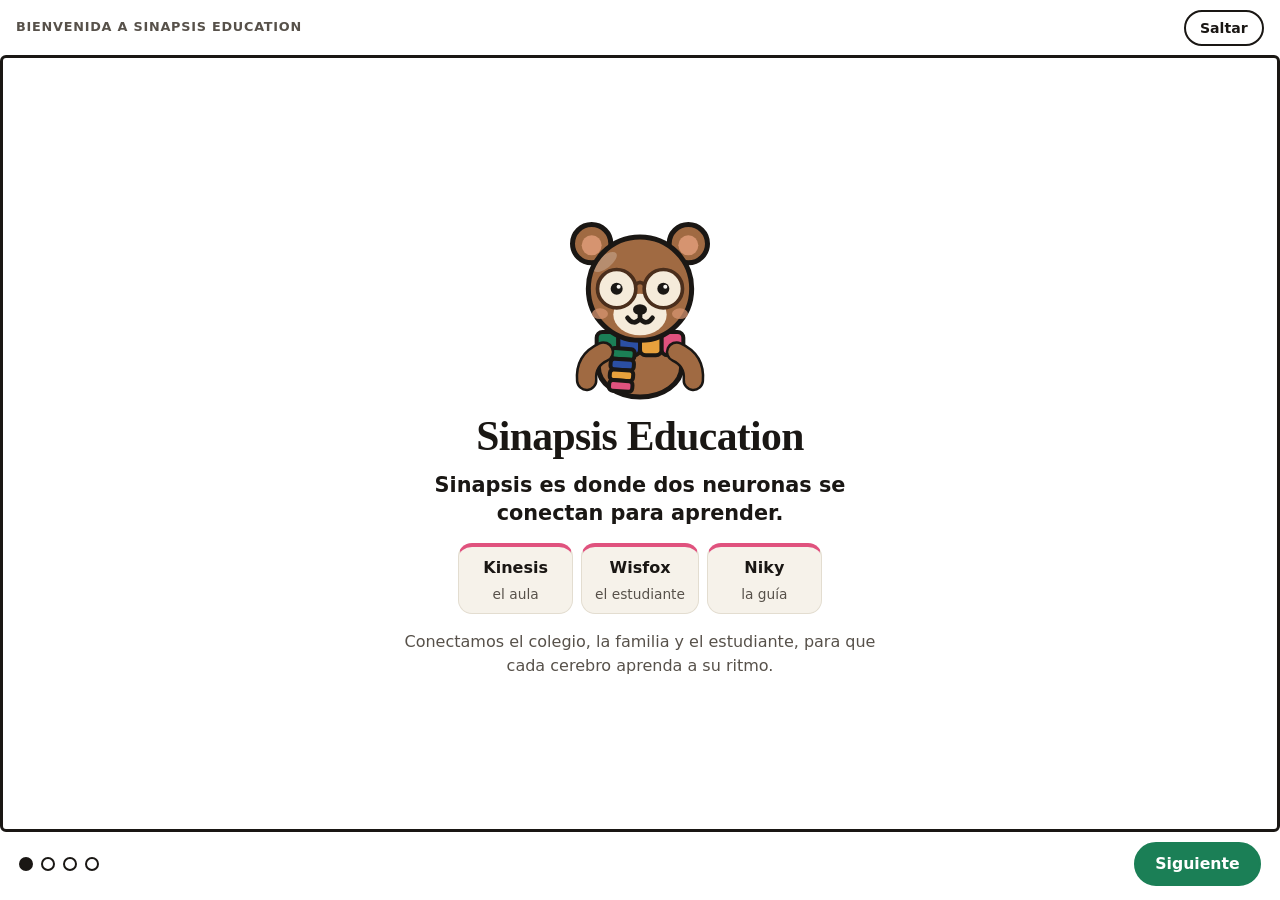
==== index.html @ 91a7fec1 "Bienvenida de la primera vez: carrusel de cuatro pantallas con Sinapso, Kinesis, Wisfox y Niky" ====
<!doctype html>
<html lang="es">
<head>
<meta charset="utf-8">
<meta name="viewport" content="width=device-width, initial-scale=1, viewport-fit=cover">
<title>Sinapsis Education</title>
<meta name="description" content="Sinapsis Education es una plataforma de educación inclusiva: el docente planea, orientación valida, la familia ve y cada estudiante aprende a su medida. Tejemos caminos para aprender.">
<meta property="og:title" content="Sinapsis Education. Tejemos caminos para aprender.">
<meta property="og:description" content="Plataforma de educación inclusiva con tecnología.">
<meta property="og:type" content="website">
<meta name="theme-color" content="#FAF7F2">
<meta http-equiv="Content-Security-Policy" content="default-src 'self'; script-src 'self'; style-src 'self' 'unsafe-inline'; img-src 'self' data: blob:; media-src 'self' blob:; font-src 'self'; connect-src 'self' https://profenapaipa.github.io/Kinesis/ https://profenapaipa.github.io/wisfox/; worker-src 'self'; manifest-src 'self'; frame-src https://profenapaipa.github.io/Kinesis/ https://profenapaipa.github.io/wisfox/; object-src 'none'; base-uri 'none'; form-action 'none'">
<meta name="referrer" content="no-referrer">
<link rel="icon" type="image/svg+xml" href="assets/favicon.svg?v=4">
<link rel="manifest" href="manifest.webmanifest">
<link rel="preload" href="fonts/nunito-400.woff2" as="font" type="font/woff2" crossorigin>
<link rel="preload" href="fonts/nunito-800.woff2" as="font" type="font/woff2" crossorigin>
<script src="js/red-de-seguridad.js"></script>
<script src="js/tema.js"></script>
<link rel="stylesheet" href="css/fuentes.css">
<link rel="stylesheet" href="css/tokens.css">
<link rel="stylesheet" href="css/base.css">
<link rel="stylesheet" href="css/layout.css">
<link rel="stylesheet" href="css/vistas.css">
<link rel="stylesheet" href="css/navegacion.css">
<link rel="stylesheet" href="css/animacion.css">
<link rel="stylesheet" href="css/simbolos.css">
<link rel="stylesheet" href="css/mascotas.css">
<link rel="stylesheet" href="css/entrada.css">
<link rel="stylesheet" href="css/niky.css">
<link rel="stylesheet" href="css/carrusel.css">
<link rel="stylesheet" href="css/estilo.css">
<link rel="stylesheet" href="css/portales-vivos.css">
<link rel="stylesheet" href="css/planes.css">
<link rel="stylesheet" href="css/presentacion.css">
<link rel="stylesheet" href="css/calmado.css">
<link rel="stylesheet" href="css/estilo-hilo.css">
<link rel="stylesheet" href="css/estilo-piezas.css">
<link rel="stylesheet" href="css/estilo-taller.css">
<link rel="stylesheet" href="css/movil.css">
</head>
<body>
<a class="saltar" href="#app">Saltar al contenido</a>

<!-- Una sola navegación: el riel (a la izquierda en pantallas grandes, abajo en el celular). Lo arma js/barra.js según el rol:
     sin rol, lo mínimo (inicio y elegir rol); con rol, solo lo suyo (su portal y Mi espacio). Niky y «Más» van siempre. -->
<nav class="riel" id="riel" aria-label="Principal">
  <a class="riel-logo" href="#/" data-ruta="inicio" aria-label="Sinapsis Education, inicio" id="riel-logo"></a>
  <div class="riel-items" id="riel-items"></div>
  <div class="riel-abajo" id="riel-abajo"></div>
</nav>

<div class="cuerpo">
  <header class="franja">
    <a class="franja-logo" id="franja-logo" href="#/" aria-label="Sinapsis Education, inicio"></a>
    <p class="franja-aviso">Versión de demostración: los datos son de ejemplo y lo que creas se guarda solo en este dispositivo.</p>
    <div class="franja-rol">
      <button class="btn btn--chico btn--suave rol-actual" id="rol-actual" type="button" aria-haspopup="true" aria-expanded="false" aria-controls="menu-rol">Elegir mi rol</button>
      <div class="menu-rol" id="menu-rol" hidden></div>
    </div>
  </header>

  <main id="app" tabindex="-1">
    <noscript><div class="contenedor"><p class="aviso">Esta plataforma necesita JavaScript para funcionar. No envía datos a ningún sitio.</p></div></noscript>
  </main>

  <footer class="pie">
    <span id="logo-pie"></span>
    <div>
      <p><strong>Sinapsis Education</strong> · Tejemos caminos para aprender.</p>
      <p>Semillero Maker de Tecnología con Sentido.</p>
    </div>
  </footer>
</div>

<!-- El único menú «Más»: las páginas secundarias (las rutas siguen siendo las mismas) y lo de uso ocasional (participar, modo presentación,
     apariencia). Las páginas las pinta js/barra.js; lo demás está aquí para que js/presentacion.js encuentre su sitio al cargar. -->
<div class="menu-mas" id="menu-mas" hidden role="group" aria-label="Más">
  <ul class="menu-mas__paginas" id="mas-paginas"></ul>
  <div class="menu-mas__herramientas franja-acciones" id="mas-herramientas">
    <button class="btn btn--chico btn--suave" id="btn-apariencia" type="button" aria-expanded="false" aria-controls="menu-apariencia">Apariencia</button>
    <div class="menu-apariencia" id="menu-apariencia" hidden></div>
  </div>
</div>

<aside class="panel-ia" id="slot-ia" hidden></aside>

<script src="js/ui.js"></script>
<script src="js/mensajes.js"></script>
<script src="js/movimiento.js"></script>
<script src="js/simbolos.js"></script>
<script src="js/mascotas.js"></script>
<script src="js/narrativa.js"></script>
<script src="js/tejido.js"></script>
<script src="js/config.js"></script>
<script src="js/datos.js"></script>
<script src="js/contenido-ingles.js"></script>
<script src="js/store.js"></script>
<script src="js/archivos.js"></script>
<script src="js/guias.js"></script>
<script src="js/roles.js"></script>
<script src="js/plan.js"></script>
<script src="js/dialogos.js"></script>
<script src="js/biblioteca.js"></script>
<script src="js/conexion.js"></script>
<script src="js/vivos.js"></script>
<script src="js/barra.js"></script>
<script src="js/casos.js"></script>
<script src="js/entrada.js"></script>
<script src="js/carrusel.js"></script>
<script src="js/presentacion.js"></script>
<script src="js/ia-config.js"></script>
<script src="js/ia.js"></script>
<script src="js/niky.js"></script>
<script src="js/router.js"></script>
<script src="js/vistas/comun.js"></script>
<script src="js/vistas/inicio.js"></script>
<script src="js/vistas/espacio.js"></script>
<script src="js/vistas/portales.js"></script>
<script src="js/vistas/mapa.js"></script>
<script src="js/vistas/valeria.js"></script>
<script src="js/vistas/recorrido.js"></script>
<script src="js/vistas/construccion.js"></script>
<script src="js/vistas/estado.js"></script>
<script src="js/vistas/piloto.js"></script>
<script src="js/vistas/glosario.js"></script>
<script src="js/vistas/creditos.js"></script>
<script src="js/vistas/planes.js"></script>
<script src="js/vistas/identidad.js"></script>
<script src="js/main.js"></script>
</body>
</html>
---- css/tokens.css ----
/* tokens.css: la identidad de Mosaico Telar, en un solo lugar.

   Principio: BLANCO Y NEGRO PRIMERO, COLOR DONDE HAGA FALTA.
   La estructura, el logo, los íconos y casi todo el texto son tinta sobre papel. El color aparece
   solo para dos cosas: acción (el color principal) e identificación de cada hilo.

   El color principal es el VERDE BOSQUE, y se eligió por continuidad: es el color de marca de
   Kinesis (#1B7F56) y está en la misma familia que el verde de Wisfox (#3D9960 y #2E7D4F). Los dos
   proyectos ya eran verdes, así que la plataforma no les cambia el tono: lo comparte.

   Los dos colores secundarios también salen de las aplicaciones:
   - Ámbar #E8A13C: el acento de Wisfox (y el zorro) y los avisos de Kinesis. Nunca rojo: un PIAR no es un error.
   - Azul tinta #2B4FA3: el "Océano" que Kinesis ofrece en su menú de apariencia (#1D6FB8), llevado un
     paso más oscuro. Identifica a Niky. El océano original se confundía con el verde en tritanopía
     (ΔE 3,5); este pasa (ΔE 8,7) y da 7,6:1 de contraste con blanco.

   Se validaron juntos con la herramienta de paletas (docs/PALETA.md, herramientas/paleta.py):
   separación para daltonismo, contraste del texto y luminosidad. Un terracota, que parecía más cálido,
   se descartó porque con este verde es indistinguible para protanopía (ΔE 1). */

:root {
  /* Monocromo */
  --tinta: #1A1714;
  --tinta-suave: #57514A;
  --papel: #FFFFFF;
  --lino: #F6F2EA;
  --hundido: #EFE9DD;
  --linea: #E3DDD0;
  --linea-fuerte: #1A1714;

  /* Color principal: verde bosque */
  --verde: #1B7F56;
  --verde-texto: #166A47;   /* el mismo verde, un paso más profundo, para texto sobre lino (5,9:1) */
  --verde-suave: #E3F1EA;
  --sobre-verde: #FFFFFF;

  /* Funcionales: solo para identificar un hilo o dar un aviso */
  --ambar: #E8A13C;  --ambar-texto: #7A4E0E;  --ambar-suave: #FBEFD8;
  --azul: #2B4FA3;  --azul-suave: #E6ECF8;
  --ok-texto: #1D4A35;  --ok-suave: #E3F1EA;

  --hilo-kinesis: var(--verde);
  --hilo-wisfox: var(--ambar);
  --hilo-valeria: var(--azul);
  --hilo-mosaico: #E0527E;   /* el cuarto hilo: la plataforma que une los tres portales */

  --riel-ancho: 84px;
  --riel-bg: #1A1714;  --riel-texto: #D8D2C6;  --riel-fuerte: #FFFFFF;
  --panel: #1A1714;  --sobre-panel: #F6F2EA;  --sobre-panel-suave: #CFC8BA;
  --foco: #1B7F56;

  --radio: 14px;  --radio-chico: 10px;
  --sombra: 0 1px 2px rgba(26, 23, 20, .06), 0 6px 20px rgba(26, 23, 20, .06);
  --fuente: "Nunito", system-ui, "Segoe UI", Roboto, sans-serif;
  --fuente-titulo: "Newsreader", Georgia, "Times New Roman", serif;

  /* El logo es monocromo por defecto; la versión a color se pide con la clase .logo--color */
  --logo-1: currentColor;  --logo-2: currentColor;  --logo-3: currentColor;
  --logo-fondo: #FFFFFF;

  /* Alias que usan los componentes: el acento de interfaz es siempre el verde */
  --e-vivo: var(--verde);  --e-fuerte: var(--verde);  --e-texto: var(--verde-texto);  --e-suave: var(--verde-suave);
  --sobre-fuerte: var(--sobre-verde);

  --trama-fondo: url("data:image/svg+xml,%3Csvg xmlns='http://www.w3.org/2000/svg' width='24' height='24'%3E%3Crect x='3' width='4' height='24' fill='%231A1714' fill-opacity='.07'/%3E%3Crect x='11' width='4' height='24' fill='%231A1714' fill-opacity='.07'/%3E%3Crect x='19' width='4' height='24' fill='%231A1714' fill-opacity='.07'/%3E%3Crect y='5' width='24' height='3' fill='%231A1714' fill-opacity='.05'/%3E%3Crect y='15' width='24' height='3' fill='%231A1714' fill-opacity='.05'/%3E%3C/svg%3E");
}

/* Un espacio solo cambia el color de su "hilo" (puntos, marcas, bordes finos), nunca el de la acción. */
[data-espacio="kinesis"] { --e-vivo: var(--hilo-kinesis); }
[data-espacio="wisfox"] { --e-vivo: var(--hilo-wisfox); }
[data-espacio="valeria"] { --e-vivo: var(--hilo-valeria); }
[data-espacio="mosaico"] { --e-vivo: var(--hilo-mosaico); }

/* Tema oscuro: tinta invertida. El verde, el ámbar y el océano suben de luminosidad para mantener contraste. */
@media (prefers-color-scheme: dark) {
  :root:not([data-tema="claro"]) {
    --tinta: #F4F0E8;  --tinta-suave: #BDB6A8;  --papel: #141210;  --lino: #1B1814;  --hundido: #221E19;  --linea: #3A342C;  --linea-fuerte: #F4F0E8;
    --verde: #5CC08A;  --verde-texto: #5CC08A;  --verde-suave: #173326;  --sobre-verde: #08140E;
    --ambar-texto: #F0BE6C;  --ambar-suave: #382B14;
    --azul: #6F8FE8;  --azul-suave: #1B2442;
    --ok-texto: #A8DCC1;  --ok-suave: #173326;
    --riel-bg: #0C0B09;  --panel: #0C0B09;
    --logo-fondo: #141210;
    --sombra: 0 1px 2px rgba(0, 0, 0, .4), 0 6px 20px rgba(0, 0, 0, .3);
    --trama-fondo: url("data:image/svg+xml,%3Csvg xmlns='http://www.w3.org/2000/svg' width='24' height='24'%3E%3Crect x='3' width='4' height='24' fill='%23F4F0E8' fill-opacity='.06'/%3E%3Crect x='11' width='4' height='24' fill='%23F4F0E8' fill-opacity='.06'/%3E%3Crect x='19' width='4' height='24' fill='%23F4F0E8' fill-opacity='.06'/%3E%3Crect y='5' width='24' height='3' fill='%23F4F0E8' fill-opacity='.04'/%3E%3Crect y='15' width='24' height='3' fill='%23F4F0E8' fill-opacity='.04'/%3E%3C/svg%3E");
  }
}
:root[data-tema="oscuro"] {
  --tinta: #F4F0E8;  --tinta-suave: #BDB6A8;  --papel: #141210;  --lino: #1B1814;  --hundido: #221E19;  --linea: #3A342C;  --linea-fuerte: #F4F0E8;
  --verde: #5CC08A;  --verde-texto: #5CC08A;  --verde-suave: #173326;  --sobre-verde: #08140E;
  --ambar-texto: #F0BE6C;  --ambar-suave: #382B14;
  --azul: #6F8FE8;  --azul-suave: #1B2442;
  --ok-texto: #A8DCC1;  --ok-suave: #173326;
  --riel-bg: #0C0B09;  --panel: #0C0B09;
  --logo-fondo: #141210;
  --sombra: 0 1px 2px rgba(0, 0, 0, .4), 0 6px 20px rgba(0, 0, 0, .3);
  --trama-fondo: url("data:image/svg+xml,%3Csvg xmlns='http://www.w3.org/2000/svg' width='24' height='24'%3E%3Crect x='3' width='4' height='24' fill='%23F4F0E8' fill-opacity='.06'/%3E%3Crect x='11' width='4' height='24' fill='%23F4F0E8' fill-opacity='.06'/%3E%3Crect x='19' width='4' height='24' fill='%23F4F0E8' fill-opacity='.06'/%3E%3Crect y='5' width='24' height='3' fill='%23F4F0E8' fill-opacity='.04'/%3E%3Crect y='15' width='24' height='3' fill='%23F4F0E8' fill-opacity='.04'/%3E%3C/svg%3E");
}

/* Texto grande: sube la base al 112,5 %. Todo está en rem. */
html[data-texto="grande"] { font-size: 112.5%; }

/* Logo a color: los tres hilos con los colores de los tres proyectos. */
.logo--color { --logo-1: var(--hilo-kinesis); --logo-2: var(--hilo-wisfox); --logo-3: var(--hilo-valeria); }
---- css/base.css ----
/* base.css: reinicio y componentes comunes.
   Todo es tinta sobre papel; el verde aparece solo en la acción (botón principal, enlace, estado
   activo). Títulos en Newsreader (editorial), interfaz en Nunito (la voz de los dos proyectos). */

* { box-sizing: border-box; }
html { scroll-behavior: smooth; }
body {
  margin: 0;
  font: 400 1rem/1.6 var(--fuente);
  color: var(--tinta);
  background: var(--papel);
  -webkit-text-size-adjust: 100%;
}
img, svg { max-width: 100%; }
h1, h2, h3 { line-height: 1.12; margin: 0 0 .5rem; }
h1, h2 { font-family: var(--fuente-titulo); font-weight: 700; letter-spacing: -.015em; }
h3 { font-family: var(--fuente); font-weight: 800; font-size: 1.1rem; }
/* Un h2 con el aspecto de un h3: para que la jerarquía de encabezados no salte de h1 a h3 (QA-23) sin cambiar cómo se ve. */
.titulo-chico { font-family: var(--fuente); font-weight: 800; font-size: 1.1rem; letter-spacing: normal; }
h1 { font-size: clamp(2.1rem, 5vw, 3.1rem); }
h2 { font-size: clamp(1.6rem, 3.4vw, 2.2rem); }
p { margin: 0 0 .85rem; }
a { color: var(--verde-texto); text-underline-offset: 3px; }
a:hover { text-decoration-thickness: 2px; }
:focus-visible { outline: 3px solid var(--foco); outline-offset: 2px; border-radius: 6px; }
[hidden] { display: none !important; }
.solo-lectores { position: absolute; width: 1px; height: 1px; overflow: hidden; clip: rect(0 0 0 0); white-space: nowrap; }
.saltar { position: absolute; left: 1rem; top: -4rem; z-index: 100; background: var(--tinta); color: var(--papel); padding: .6rem 1rem; border-radius: var(--radio-chico); font-weight: 800; }
.saltar:focus { top: .75rem; }
.suave { color: var(--tinta-suave); }

/* Botones: principal en verde, secundario en contorno de tinta */
.btn {
  display: inline-flex; align-items: center; justify-content: center; gap: .5rem;
  min-height: 44px; padding: .55rem 1.2rem;
  font: 800 .98rem var(--fuente); text-decoration: none; cursor: pointer;
  color: var(--sobre-verde); background: var(--verde);
  border: 2px solid var(--verde); border-radius: 999px;
}
.btn:hover { filter: brightness(1.08); }
.btn[disabled], .btn[aria-disabled="true"] { opacity: .5; cursor: not-allowed; filter: none; }
.btn--suave { background: transparent; color: var(--tinta); border-color: var(--tinta); }
.btn--suave:hover { background: var(--tinta); color: var(--papel); filter: none; }
.btn--chico { min-height: 36px; padding: .3rem .9rem; font-size: .88rem; }
.acciones { display: flex; flex-wrap: wrap; gap: .6rem; margin-top: 1rem; }

/* Tarjetas: blanco, filete fino, esquinas moderadas, casi sin sombra */
.tarjeta { background: var(--papel); border: 1px solid var(--linea); border-radius: var(--radio); padding: 1.3rem 1.4rem; box-shadow: var(--sombra); }
.tarjeta--borde { border-top: 4px solid var(--e-vivo); }
.rejilla { display: grid; gap: 1rem; }
.rejilla--2 { grid-template-columns: repeat(2, 1fr); }
.rejilla--3 { grid-template-columns: repeat(3, 1fr); }
.rejilla--4 { grid-template-columns: repeat(4, 1fr); }
.rejilla--5 { grid-template-columns: repeat(5, 1fr); }
.rejilla--aside { grid-template-columns: minmax(0, 320px) minmax(0, 1fr); align-items: start; }
.rejilla--chat { grid-template-columns: minmax(0, 1fr) minmax(0, 340px); align-items: start; }

/* Sellos: el color nunca va solo, siempre llevan texto */
.sello { display: inline-block; padding: .08rem .65rem; border-radius: 999px; font: 800 .78rem var(--fuente); border: 1px solid transparent; }
.sello--ok { background: var(--ok-suave); color: var(--ok-texto); }
.sello--aviso { background: var(--ambar-suave); color: var(--ambar-texto); }
.sello--e { background: var(--hundido); color: var(--tinta); }
.etiqueta { font: 800 .76rem var(--fuente); letter-spacing: .1em; text-transform: uppercase; color: var(--tinta-suave); margin-bottom: .3rem; }

/* Formularios */
label { font-weight: 800; display: block; margin-bottom: .25rem; }
input[type="text"], input[type="email"], input[type="tel"], input[type="url"], select, textarea {
  width: 100%; font: 400 1rem var(--fuente); color: var(--tinta); background: var(--papel);
  border: 2px solid var(--linea); border-radius: var(--radio-chico); padding: .6rem .8rem;
}
textarea { resize: vertical; min-height: 5rem; }
input:focus-visible, select:focus-visible, textarea:focus-visible { border-color: var(--verde); }
.campo { margin-bottom: 1rem; }
.casilla { display: flex; gap: .7rem; align-items: center; font-weight: 600; margin: 0 0 .25rem; padding: .3rem 0; min-height: 44px; cursor: pointer; }
.casilla input { width: 1.5rem; height: 1.5rem; accent-color: var(--verde); flex: none; }

.medidor { height: 10px; background: var(--hundido); border-radius: 999px; overflow: hidden; }
.medidor > span { display: block; height: 100%; background: var(--verde); border-radius: 999px; transition: width .3s; }
.medidor--hilo > span { background: linear-gradient(90deg, var(--hilo-kinesis), var(--hilo-wisfox), var(--hilo-valeria)); }

.vacio { border: 2px dashed var(--linea); border-radius: var(--radio); padding: 1.5rem; color: var(--tinta-suave); text-align: center; }
.aviso { background: var(--ambar-suave); color: var(--ambar-texto); border-radius: var(--radio-chico); padding: .8rem 1rem; font-weight: 600; }
.lista { list-style: none; padding: 0; margin: 0; }
.lista > li { padding: .55rem 0; border-bottom: 1px solid var(--linea); }

@media (max-width: 1100px) { .rejilla--5 { grid-template-columns: repeat(3, 1fr); } }
@media (max-width: 860px) {
  .rejilla--2, .rejilla--3, .rejilla--4, .rejilla--5, .rejilla--aside, .rejilla--chat { grid-template-columns: 1fr; }
}
@media (prefers-reduced-motion: reduce) { html { scroll-behavior: auto; } .medidor > span { transition: none; } }

/* QA-24: en pantallas táctiles (tableta en el aula, celular) los controles pequeños llegan a 44 px, el tamaño cómodo para un dedo.
   Se condiciona a pointer: coarse para no agrandar nada en el computador con ratón, donde la densidad actual está bien. La franja
   superior queda en 40 px: a 44 ocuparía demasiado alto del portal en un celular (QA-10). */
@media (pointer: coarse) {
  .btn--chico, .chip-plan, .enlace-boton { min-height: 44px; }
  .franja .btn { min-height: 40px; }
  .menu-portal__secciones a { min-height: 44px; }
}
---- css/layout.css ----
/* layout.css: el marco de la plataforma.

   UNA sola navegación: el RIEL (a la izquierda en pantalla grande, abajo en el celular). Cambia con el rol (js/barra.js) y lleva siempre
   Niky y «Más». Antes había además una barra de portales bajo la franja; se quitó para que no hubiera dos caminos a lo mismo.
   Dentro de «Mi espacio» queda la barra lateral de secciones del rol, que es contenido de la pantalla y no navegación del sitio.
   Los proyectos reales (Kinesis y Wisfox) se muestran INTACTOS, dentro de un marco, con su propia cara. */

/* ---------- Riel: tinta con íconos blancos ---------- */
.riel {
  position: fixed; z-index: 45; top: 0; bottom: 0; left: 0; width: var(--riel-ancho);
  display: flex; flex-direction: column; align-items: center; gap: .3rem;
  padding: .9rem 0; background: var(--riel-bg); color: var(--riel-texto);
  --logo-fondo: var(--riel-bg);
}
.riel-logo { display: grid; place-items: center; width: 52px; height: 52px; border-radius: 50%; margin-bottom: .6rem; }
/* El riel es oscuro en cualquier tema: el logo (piezas negras, hilos de colores) va en un medallón redondo de papel con el logo circular dentro (el mismo logo, recortado por un círculo), como el ovillo de la marca. Es un círculo exacto (sin relleno ni ancho heredados del enlace) para que quede centrado. */
.riel a.riel-logo { flex: none; box-sizing: border-box; display: grid; place-items: center; align-content: center; justify-content: center; gap: 0; width: 52px; height: 52px; padding: 0; border-radius: 50%; background: #1A1714; border: 3px solid #FFFFFF; color: #1A1714; --logo-fondo: #1A1714; --hilo-kinesis: #1FA36B; --hilo-valeria: #4A6FE0; --hilo-wisfox: #F2A33A; --hilo-mosaico: #F0558A; }
/* El logo llena el círculo por dentro del contorno blanco (46 px de lado interior) y queda centrado: el dibujo se recorta al disco en main.js (viewBox 1.5 1.5 61 61). */
.riel a.riel-logo svg { display: block; width: 46px; height: 46px; margin: 0; color: #1A1714; }
.riel a.riel-logo::before { display: none; }   /* el botón de inicio no lleva la barra de «página actual»: el contorno blanco ya lo marca */
.riel a.riel-logo:hover, .riel a.riel-logo[aria-current="page"] { background: #1A1714; box-shadow: none; }
.riel-items { display: flex; flex-direction: column; gap: .35rem; align-items: center; }
.riel-abajo { margin-top: auto; display: flex; flex-direction: column; gap: .2rem; align-items: center; }
.riel-dinamico { display: contents; }   /* los ítems del rol se reparten como si fueran hijos directos del riel */
.riel a, .riel button {
  position: relative; display: flex; flex-direction: column; align-items: center; gap: .25rem;
  width: 70px; padding: .55rem .2rem .45rem; border-radius: 12px; border: 0; background: none; cursor: pointer;
  color: var(--riel-texto); text-decoration: none; font: 800 .74rem/1.1 var(--fuente);
}
.riel a svg, .riel button svg { width: 28px; height: 28px; flex: none; color: #FFFFFF; --logo-fondo: var(--riel-bg); }
.riel a:hover, .riel button:hover { background: rgba(255, 255, 255, .09); color: var(--riel-fuerte); }
.riel a[aria-current="page"], .riel .riel-item--actual { background: rgba(255, 255, 255, .14); color: var(--riel-fuerte); }
.riel a[aria-current="page"]::before, .riel .riel-item--actual::before { content: ""; position: absolute; left: -7px; top: 22%; bottom: 22%; width: 4px; border-radius: 4px; background: var(--l-vivo, #FFFFFF); }
.riel [data-espacio="kinesis"] { --l-vivo: #5CC08A; }
.riel [data-espacio="wisfox"] { --l-vivo: #E8A13C; }
.riel [data-espacio="valeria"] { --l-vivo: #5AA5E0; }
/* El punto de «portal abierto»: Kinesis y Wisfox siguen vivos al cambiar de pantalla (js/vivos.js) y el punto lo dice sin texto. */
.riel-vivo { display: none; position: absolute; top: .5rem; right: 1rem; width: 8px; height: 8px; border-radius: 50%; background: var(--l-vivo, #FFFFFF); }
.riel .riel-item--abierto .riel-vivo { display: block; }
.riel :focus-visible { outline-color: #FFFFFF; }

/* ---------- Cuerpo, franja y pie ---------- */
.cuerpo { margin-left: var(--riel-ancho); min-width: 0; }
/* La franja es una línea calmada: el aviso de demostración, pequeño y en tinta suave, y el rol. Antes era una banda negra con cinco botones;
   todo lo que no es rol vive en «Más» y en el botón de Niky del riel. */
.franja {
  display: flex; align-items: center; justify-content: space-between; gap: .4rem 1rem;
  padding: .4rem 1.2rem; background: var(--lino); color: var(--tinta-suave); font-size: .82rem; font-weight: 600;
  border-bottom: 1px solid var(--linea); position: relative; z-index: 30;
}
.franja p { margin: 0; }
.franja { flex-wrap: wrap; }   /* el aviso de «versión nueva» baja a su propia línea en vez de apretarse */
.franja-aviso { flex: 1 1 auto; min-width: 0; }
.franja-logo { display: none; flex: none; width: 34px; height: 34px; border-radius: 50%; background: #1A1714; border: 2px solid #FFFFFF; --logo-fondo: #1A1714; --hilo-kinesis: #1FA36B; --hilo-valeria: #4A6FE0; --hilo-wisfox: #F2A33A; --hilo-mosaico: #F0558A; color: #1A1714; }
.franja-logo svg { display: block; width: 30px; height: 30px; color: #1A1714; }
.franja-rol { position: relative; flex: none; }
.menu-apariencia { text-align: left; font-weight: 400; }
.menu-apariencia fieldset { border: 0; padding: 0; margin: 0 0 .8rem; }
.menu-apariencia legend { font-weight: 900; padding: 0; margin-bottom: .3rem; }
main { display: block; min-height: 70vh; }
main:focus { outline: none; }
.contenedor { width: 100%; max-width: 1140px; margin: 0 auto; padding: 0 1.4rem; }
.pie { max-width: 1140px; margin: 2rem auto 0; padding: 1.2rem 1.4rem 2rem; border-top: 1px solid var(--linea); color: var(--tinta-suave); font-size: .88rem; display: flex; gap: 1rem; align-items: center; }
.pie svg { width: 34px; height: 34px; flex: none; color: var(--tinta); }
.pie p { margin: 0; }

/* ---------- Páginas del colectivo ---------- */
.pagina-cab { padding: 2.4rem 0 .6rem; }
.pagina-cab .etiqueta { color: var(--verde-texto); }
.pagina-cab p { max-width: 64ch; color: var(--tinta-suave); font-size: 1.08rem; }

/* ---------- Demostración: barra lateral de roles + contenido ---------- */
.espacio { display: grid; grid-template-columns: 270px minmax(0, 1fr); min-height: calc(100vh - 38px); background: var(--lino); color: var(--tinta); }
.lateral { position: sticky; top: 0; align-self: start; height: calc(100vh - 38px); padding: 0; }
.lateral-panel { height: 100%; display: flex; flex-direction: column; gap: .35rem; padding: 1.2rem 1rem; background: var(--papel); border-right: 1px solid var(--linea); }
.lockup { display: flex; align-items: center; gap: .65rem; padding: .2rem .3rem .9rem; text-decoration: none; color: var(--tinta); }
.lockup svg { width: 40px; height: 40px; flex: none; }
.lockup b { display: block; font: 800 1.15rem/1.1 var(--fuente); }
.lockup small { display: block; color: var(--tinta-suave); font-size: .76rem; font-weight: 600; }
.nav-lateral { display: flex; flex-direction: column; gap: .15rem; }
.nav-lateral a { display: flex; align-items: center; gap: .75rem; padding: .65rem .9rem; border-radius: 10px; text-decoration: none; font-weight: 800; color: var(--tinta-suave); }
.nav-lateral a svg { width: 22px; height: 22px; flex: none; }
.nav-lateral a:hover { background: var(--hundido); color: var(--tinta); }
.nav-lateral a[aria-current="page"] { background: var(--tinta); color: var(--papel); }
.nav-lateral .nuevo { margin-left: auto; font-size: .66rem; font-weight: 900; padding: .05rem .5rem; border-radius: 999px; background: var(--hundido); color: var(--tinta); }
.usuario { margin-top: auto; display: flex; align-items: center; gap: .65rem; padding: .6rem .7rem; background: var(--lino); border-radius: 12px; }
.avatar { width: 38px; height: 38px; border-radius: 50%; display: grid; place-items: center; flex: none; font: 900 .85rem var(--fuente); background: var(--tinta); color: var(--papel); }
.usuario b { display: block; line-height: 1.15; }
.usuario small { color: var(--tinta-suave); font-weight: 600; }
.contenido { padding: 1.4rem 1.8rem 3rem; min-width: 0; }

/* Encabezado de rol: plano, con filete verde. Ya no hay degradados. */
.hero { background: var(--papel); border: 1px solid var(--linea); border-left: 6px solid var(--e-vivo); border-radius: var(--radio); padding: 1.6rem 1.8rem; display: grid; grid-template-columns: minmax(0, 1.2fr) minmax(0, 1fr); gap: 1.6rem; align-items: center; }
.hero--solo { grid-template-columns: 1fr; }
.hero .rol { display: inline-block; background: var(--tinta); color: var(--papel); border-radius: 999px; padding: .1rem .8rem; font-weight: 800; font-size: .78rem; margin-bottom: .8rem; }
.hero .fecha { font: 800 .76rem var(--fuente); letter-spacing: .12em; text-transform: uppercase; color: var(--tinta-suave); margin-bottom: .2rem; }
.hero h1 { margin-bottom: .4rem; font-size: clamp(1.9rem, 4vw, 2.6rem); }
.hero p { max-width: 50ch; margin: 0; }
.paso-siguiente { background: var(--lino); border-radius: var(--radio); padding: 1.1rem 1.2rem; }
.paso-siguiente .etiqueta { color: var(--verde-texto); }
.paso-siguiente h2 { font-family: var(--fuente); font-size: 1.15rem; margin: 0 0 .3rem; letter-spacing: 0; }
.paso-siguiente p { color: var(--tinta-suave); font-size: .95rem; margin: 0 0 .8rem; }
.panel-cifras { margin: 1rem 0 0; display: grid; grid-template-columns: repeat(4, 1fr); gap: 1rem; background: var(--papel); border: 1px solid var(--linea); border-radius: var(--radio); padding: 1.1rem 1.4rem; }
.panel-cifras strong { display: block; font: 700 2.3rem/1 var(--fuente-titulo); font-variant-numeric: tabular-nums; }
.panel-cifras span { display: block; font-weight: 800; }
.panel-cifras small { color: var(--tinta-suave); font-weight: 600; }
.bloque { margin-top: 1.2rem; }
.bloque > h2 { font-size: 1.4rem; margin-bottom: .8rem; }

.saludo { display: flex; align-items: center; justify-content: space-between; gap: 1rem; flex-wrap: wrap; margin-bottom: 1.1rem; }
.saludo h1 { font-size: clamp(1.6rem, 3vw, 2rem); margin: 0; }
.saludo p { margin: 0; color: var(--tinta-suave); }
.saludo-chips { display: flex; gap: .5rem; align-items: center; }
.chip-xp { display: inline-flex; gap: .4rem; align-items: center; background: var(--papel); border: 1px solid var(--linea); border-radius: 999px; padding: .3rem .9rem; font-weight: 800; }

/* ---------- Proyecto real incrustado ---------- */
.embed-barra { display: flex; align-items: center; gap: .9rem 1.2rem; flex-wrap: wrap; padding: .8rem 1.4rem; background: var(--papel); border-bottom: 1px solid var(--linea); }
.embed-barra svg.marca { width: 34px; height: 34px; flex: none; color: var(--tinta); }
.embed-barra h1 { font: 800 1.15rem var(--fuente); margin: 0; letter-spacing: 0; }
.embed-barra p { margin: 0; color: var(--tinta-suave); font-size: .88rem; }
.embed-barra .acciones { margin: 0 0 0 auto; }
.embed-roles { display: flex; gap: .4rem; flex-wrap: wrap; }
.embed-roles a { padding: .25rem .8rem; border-radius: 999px; border: 1px solid var(--linea); color: var(--tinta); text-decoration: none; font-weight: 800; font-size: .85rem; }
.embed-roles a[aria-current="page"] { background: var(--tinta); color: var(--papel); border-color: var(--tinta); }
.embed-marco { display: block; width: 100%; height: calc(100vh - 38px - 76px); min-height: 560px; border: 0; background: var(--lino); }

/* ---------- Panel de Niky, el lugar fijo de la IA ---------- */
.panel-ia { position: fixed; z-index: 70; top: 0; right: 0; bottom: 0; width: min(430px, 100%); display: flex; flex-direction: column; background: var(--papel); color: var(--tinta); border-left: 1px solid var(--linea); box-shadow: -10px 0 30px rgba(0, 0, 0, .18); }
.panel-ia__cab { display: flex; align-items: center; gap: .7rem; padding: .8rem 1rem; border-bottom: 1px solid var(--linea); }
.panel-ia__cab svg { width: 36px; height: 36px; flex: none; }
.panel-ia__cab h2 { margin: 0; font: 800 1.1rem var(--fuente); letter-spacing: 0; }
.panel-ia__cab .cerrar { margin-left: auto; }
.panel-ia__cuerpo { flex: 1; min-height: 0; display: flex; flex-direction: column; }

/* ---------- Celular ---------- */
@media (max-width: 860px) {
  .cuerpo { margin-left: 0; padding-bottom: 5.6rem; }
  .riel { top: auto; left: .6rem; right: .6rem; bottom: .6rem; width: auto; flex-direction: row; justify-content: space-around; padding: .3rem; border-radius: 22px; box-shadow: 0 8px 26px rgba(0, 0, 0, .35); }
  .riel a.riel-logo { display: none; }
  /* Los grupos del riel dejan de ser cajas: así los cuatro ítems (rol, Mi espacio, Niky, Más) se reparten el ancho por igual. */
  .riel-items, .riel-abajo { display: contents; }
  .riel a, .riel button { flex: 1 1 0; width: auto; min-width: 0; padding: .35rem .3rem; font-size: .72rem; }
  .riel a svg, .riel button svg { width: 24px; height: 24px; }
  .riel a[aria-current="page"]::before, .riel .riel-item--actual::before { display: none; }
  .contenedor { padding: 0 1rem; }
  .franja { padding: .3rem .8rem; font-size: .76rem; gap: .5rem; }
  .franja-logo { display: block; }
  .espacio { grid-template-columns: minmax(0, 1fr); min-height: 0; align-content: start; }
  .lateral { position: static; height: auto; min-width: 0; }
  .lateral-panel { height: auto; flex-direction: row; align-items: center; gap: .6rem; padding: .5rem .8rem; border-right: 0; border-bottom: 1px solid var(--linea); overflow-x: auto; max-width: 100%; }
  .lockup { padding: 0 .4rem 0 0; flex: none; }
  .lockup small, .usuario { display: none; }
  .lockup svg { width: 32px; height: 32px; }
  .lockup b { font-size: 1rem; }
  .nav-lateral { flex-direction: row; gap: .3rem; }
  .nav-lateral a { white-space: nowrap; padding: .55rem .9rem; }
  .contenido { padding: 1rem 1rem 2rem; }
  .hero { grid-template-columns: 1fr; padding: 1.2rem; }
  .panel-cifras { grid-template-columns: repeat(2, 1fr); }
  .embed-marco { height: calc(100vh - 150px); }
  .panel-ia { top: auto; left: 0; width: 100%; height: 78vh; border-left: 0; border-top: 1px solid var(--linea); border-radius: 18px 18px 0 0; }
}
---- css/vistas.css ----
/* vistas.css: lo propio de cada pantalla. Solo composición; el color sale de las variables. */

.tabla-scroll { overflow-x: auto; }

/* ---------- Inicio ---------- */
.lienzo { display: grid; grid-template-columns: minmax(0, 1fr) minmax(0, 1.1fr); gap: 3rem; align-items: center; padding: 3.2rem 0 2.6rem; }
.lienzo .descriptor { font: 800 .8rem var(--fuente); letter-spacing: .14em; text-transform: uppercase; color: var(--verde-texto); margin-bottom: .8rem; }
.lienzo h1 { font-size: clamp(2.5rem, 6vw, 4.2rem); line-height: 1.02; margin-bottom: 1rem; }
.lienzo h1 em { font-style: italic; font-weight: 500; }
.lienzo .intro { font-size: 1.12rem; color: var(--tinta-suave); max-width: 46ch; }
.confianza { display: flex; flex-wrap: wrap; gap: .6rem 1.6rem; margin-top: 1.4rem; padding: 0; list-style: none; color: var(--tinta-suave); font-weight: 700; font-size: .9rem; }
.confianza li::before { content: "✓ "; color: var(--verde-texto); font-weight: 900; }

/* Vitrina: las pantallas REALES de los dos proyectos en marcos de dispositivo */
.vitrina { position: relative; min-height: 360px; }
.dispositivo { position: absolute; background: var(--tinta); border-radius: 14px; padding: 8px 8px 0; box-shadow: 0 18px 40px rgba(26, 23, 20, .22); }
.dispositivo img { display: block; width: 100%; height: auto; border-radius: 6px 6px 0 0; }
.dispositivo--a { width: 82%; left: 0; top: 0; }
.dispositivo--b { width: 56%; right: 0; bottom: -10px; border-radius: 12px; padding: 6px 6px 6px; }
.dispositivo--b img { border-radius: 6px; }
.dispositivo-rotulo { position: absolute; left: 12px; bottom: 10px; background: var(--papel); color: var(--tinta); font: 800 .875rem var(--fuente); padding: .1rem .6rem; border-radius: 999px; }   /* 14 px (QA-07) */

.seccion { padding: 2.8rem 0; border-top: 1px solid var(--linea); }
.seccion > h2 { max-width: 26ch; }
.bajada { font-size: 1.08rem; color: var(--tinta-suave); max-width: 64ch; margin-bottom: 1.4rem; }
.seccion--lino { background: var(--lino); border-top: 0; margin: 0 calc(50% - 50vw); padding-left: calc(50vw - 50%); padding-right: calc(50vw - 50%); }

.rol-tarjeta { display: flex; flex-direction: column; gap: .35rem; }
.rol-icono { width: 46px; height: 46px; display: grid; place-items: center; border-radius: 12px; background: var(--tinta); color: var(--papel); margin-bottom: .3rem; }
.rol-icono svg { width: 24px; height: 24px; }
.rol-tarjeta h3 { margin: 0; font-size: 1.2rem; }
.rol-lema { color: var(--tinta-suave); flex: 1; font-size: .95rem; }
.rol-tarjeta .etiqueta { margin: .2rem 0 .4rem; }
.rol-tarjeta .btn { width: 100%; min-height: 52px; text-align: center; line-height: 1.15; padding: .45rem .7rem; font-size: .92rem; }

.pasos3 { list-style: none; padding: 0; margin: 0; display: grid; grid-template-columns: repeat(3, 1fr); gap: 1rem; counter-reset: p; }
.pasos3 li { position: relative; padding: 1.2rem 1.3rem; border: 1px solid var(--linea); border-radius: var(--radio); background: var(--papel); counter-increment: p; }
.pasos3 li::before { content: counter(p); position: absolute; right: 1rem; top: .6rem; font: 700 2.6rem/1 var(--fuente-titulo); color: var(--linea); }
.pasos3 h3 { margin-bottom: .3rem; }
.pasos3 p { margin: 0; color: var(--tinta-suave); font-size: .95rem; }
.pasos3 .sello { margin-top: .6rem; }

.diferencial .tarjeta h3 { font-family: var(--fuente-titulo); font-size: 1.35rem; font-weight: 700; margin-bottom: .4rem; }
.diferencial .tarjeta p { color: var(--tinta-suave); margin: 0; }

.proyecto-tarjeta { overflow: hidden; padding: 0; display: flex; flex-direction: column; }
.proyecto-tarjeta .captura { display: block; width: 100%; height: auto; border-bottom: 1px solid var(--linea); }
.proyecto-tarjeta .cuerpo { padding: 1.1rem 1.3rem 1.3rem; display: flex; flex-direction: column; flex: 1; }
.proyecto-tarjeta .cuerpo > p { color: var(--tinta-suave); }
.proyecto-tarjeta .acciones { margin-top: auto; padding-top: .6rem; }
.proyecto-cab { display: flex; align-items: center; gap: .7rem; margin-bottom: .5rem; }
.proyecto-cab svg { width: 38px; height: 38px; flex: none; color: var(--tinta); }
.proyecto-cab h3 { margin: 0; font-size: 1.25rem; }
.proyecto-cab small { color: var(--tinta-suave); font-weight: 700; }

.garantias { background: var(--panel); color: var(--sobre-panel); border-radius: var(--radio); padding: 2rem 1.6rem; }
.garantias h2, .garantias h3 { color: var(--sobre-panel); }
.garantias p, .garantias a { color: var(--sobre-panel-suave); }
.garantias .rejilla { margin-top: 1.2rem; }
.garantias .item { border: 1px solid #3A352E; border-radius: var(--radio-chico); padding: 1rem 1.1rem; }
.garantias .item p { margin: 0; font-size: .95rem; }
.cifra { font: 700 clamp(1.9rem, 3.4vw, 2.4rem)/1.1 var(--fuente-titulo); display: block; margin-bottom: .3rem; }
.siguiente-banner { display: flex; gap: 1.2rem; align-items: center; justify-content: space-between; flex-wrap: wrap; background: var(--lino); border: 1px solid var(--linea); border-left: 6px solid var(--verde); border-radius: var(--radio); padding: 1.1rem 1.4rem; margin: 0 0 1rem; }
.siguiente-banner h2 { font: 800 1.25rem var(--fuente); letter-spacing: 0; margin: 0 0 .2rem; }
.siguiente-banner p { margin: 0; }
.siguiente-banner .etiqueta { color: var(--verde-texto); }

/* ---------- Mapa interactivo ---------- */
.mapa-roles { display: flex; flex-wrap: wrap; gap: .5rem; align-items: center; margin-bottom: 1rem; }
.mapa-roles b { font-size: .85rem; margin-right: .3rem; }
.chip-rol { font: 800 .88rem var(--fuente); cursor: pointer; padding: .35rem .9rem; border-radius: 999px; border: 2px solid var(--linea); background: var(--papel); color: var(--tinta); min-height: 38px; }
.chip-rol[aria-pressed="true"] { background: var(--tinta); border-color: var(--tinta); color: var(--papel); }
.mapa { position: relative; }
.mapa-cols { display: grid; grid-template-columns: repeat(3, minmax(0, 1fr)); gap: 3.2rem; position: relative; z-index: 1; }
.mapa-col { background: var(--papel); border: 1px solid var(--linea); border-radius: var(--radio); padding: 1rem 1rem 1.1rem; border-top: 5px solid var(--hilo-color); }
.mapa-col[data-hilo="kinesis"] { --hilo-color: var(--hilo-kinesis); }
.mapa-col[data-hilo="wisfox"] { --hilo-color: var(--hilo-wisfox); }
.mapa-col[data-hilo="valeria"] { --hilo-color: var(--hilo-valeria); }
.mapa-col-cab { display: flex; align-items: center; gap: .6rem; margin-bottom: .2rem; }
.mapa-col-cab svg { width: 34px; height: 34px; flex: none; color: var(--tinta); }
.mapa-col-cab h3, .mapa-col-cab h2 { margin: 0; font-size: 1.15rem; }
.mapa-col > .suave { font-size: .85rem; margin-bottom: .7rem; }
.modulos { list-style: none; padding: 0; margin: 0; display: grid; gap: .5rem; }
.modulo { width: 100%; text-align: left; cursor: pointer; font: 800 .92rem var(--fuente); color: var(--tinta); background: var(--lino); border: 2px solid transparent; border-radius: var(--radio-chico); padding: .55rem .75rem; display: flex; justify-content: space-between; align-items: center; gap: .5rem; min-height: 44px; transition: opacity .15s, border-color .15s; }
.modulo:hover { border-color: var(--tinta-suave); }
.modulo[aria-pressed="true"] { border-color: var(--tinta); background: var(--papel); box-shadow: var(--sombra); }
.modulo.atenuado { opacity: .3; }
.punto { width: 10px; height: 10px; border-radius: 50%; flex: none; background: var(--tinta-suave); display: inline-block; }
.punto--funciona { background: var(--verde); }
.punto--integracion { background: var(--azul); }
.punto--simulado { background: var(--ambar); }
.punto--viene { background: transparent; border: 2px solid var(--tinta-suave); }
.mapa-svg { position: absolute; inset: 0; width: 100%; height: 100%; z-index: 2; pointer-events: none; overflow: visible; }
.mapa-svg path { fill: none; stroke: var(--tinta); stroke-width: 1.6; stroke-opacity: .28; transition: stroke-opacity .15s, stroke-width .15s; }
.mapa-svg path.activa { stroke-opacity: 1; stroke-width: 2.4; }
.mapa-svg text { font: 800 11px var(--fuente); fill: var(--tinta); paint-order: stroke; stroke: var(--papel); stroke-width: 4px; }
.mapa-svg .punta { fill: var(--tinta); }
.mapa-leyenda { display: flex; flex-wrap: wrap; gap: .4rem 1.2rem; margin: 1rem 0 0; font-size: .85rem; color: var(--tinta-suave); font-weight: 700; }
.mapa-leyenda span { display: inline-flex; align-items: center; gap: .4rem; }
.mapa-detalle { margin-top: 1.2rem; border-top: 4px solid var(--tinta); }
.mapa-detalle h3, .mapa-detalle h2.titulo-chico { font-family: var(--fuente-titulo); font-size: 1.5rem; font-weight: 700; }
.mapa-detalle .rejilla { margin-top: .8rem; }
.mapa-conexiones { list-style: none; padding: 0; margin: .4rem 0 0; }
.mapa-conexiones li { padding: .3rem 0; border-bottom: 1px solid var(--linea); font-size: .92rem; }

.tabla-comp td, .tabla-comp th { vertical-align: top; }
.tabla-comp th[scope="row"] { min-width: 11rem; background: transparent; color: var(--tinta); }
.tabla-comp thead th:nth-child(2) { background: var(--tinta); color: var(--papel); }
.tabla-comp td:nth-child(2) { background: var(--lino); }
.tabla-comp small { display: block; color: var(--tinta-suave); font-weight: 600; margin-top: .15rem; }
.tabla-comp small.atras { color: var(--ambar-texto); font-weight: 800; }
.tabla-comp small.diferente { color: var(--ok-texto); font-weight: 800; }

/* ---------- Demostración: Kinesis (roles) y Wisfox (estudiante) ---------- */
.roster { display: grid; gap: .4rem; list-style: none; padding: 0; margin: 0; }
.roster button { width: 100%; display: flex; align-items: center; justify-content: space-between; gap: .5rem; font: 800 1rem var(--fuente); color: var(--tinta); text-align: left; cursor: pointer; background: var(--papel); border: 2px solid var(--linea); border-radius: var(--radio-chico); padding: .55rem .8rem; min-height: 44px; }
.roster button[aria-pressed="true"] { border-color: var(--tinta); background: var(--lino); }
.dua-grupo { border: 2px solid var(--linea); border-radius: var(--radio-chico); padding: .8rem 1rem; margin: 0 0 .8rem; }
.dua-grupo legend { font-weight: 900; padding: 0 .4rem; }
.dua-grupo .principio { color: var(--tinta-suave); font-size: .92rem; margin: 0 0 .5rem; }
.ajuste-lista { list-style: none; padding: 0; margin: .6rem 0 0; display: grid; gap: .6rem; }
.ajuste-lista li { border-left: 4px solid var(--verde); background: var(--lino); border-radius: 0 var(--radio-chico) var(--radio-chico) 0; padding: .6rem .9rem; }
.ajuste-lista strong { display: block; }
.linea-tiempo { list-style: none; padding: 0; margin: 0; }
.linea-tiempo li { position: relative; padding: .5rem 0 .9rem 1.6rem; border-left: 3px solid var(--linea); margin-left: .5rem; }
.linea-tiempo li::before { content: ""; position: absolute; left: -9px; top: .75rem; width: 15px; height: 15px; border-radius: 50%; background: var(--verde); border: 3px solid var(--papel); }
.linea-tiempo li.pendiente::before { background: var(--linea); }
.linea-tiempo time { display: block; font-size: .82rem; color: var(--tinta-suave); font-weight: 800; }
.estado-grande { font: 700 1.6rem var(--fuente-titulo); }

.xp { display: flex; align-items: center; gap: .8rem; }
.xp strong { font: 700 1.6rem var(--fuente-titulo); font-variant-numeric: tabular-nums; }
.pasos-visuales { list-style: none; padding: 0; margin: 1rem 0 0; display: grid; grid-template-columns: repeat(3, 1fr); gap: .8rem; }
.pasos-visuales li { border: 2px solid var(--linea); border-radius: var(--radio); padding: 1rem; text-align: center; background: var(--papel); }
.pasos-visuales .icono { font-size: 2.2rem; line-height: 1; display: block; margin-bottom: .4rem; }
.tarjeta--plana { box-shadow: none; background: var(--lino); }
.tarjeta--plana .icono { font-size: 2rem; display: block; }
.opciones { display: grid; gap: .5rem; margin: .8rem 0; }
.opcion { font: 800 1rem var(--fuente); text-align: left; cursor: pointer; color: var(--tinta); background: var(--papel); border: 2px solid var(--linea); border-radius: var(--radio-chico); padding: .7rem 1rem; min-height: 46px; }
.opcion:hover:not([disabled]) { border-color: var(--tinta); }
.opcion.correcta { border-color: var(--ok-texto); background: var(--ok-suave); color: var(--ok-texto); }
.opcion.incorrecta { border-color: var(--ambar-texto); background: var(--ambar-suave); color: var(--ambar-texto); }

/* ---------- Niky: el chat ---------- */
.tarjeta--chat { padding: 0; display: flex; flex-direction: column; height: 34rem; overflow: hidden; }
.chat { display: flex; flex-direction: column; min-height: 0; flex: 1; }
.chat__estado { display: flex; flex-wrap: wrap; gap: .4rem; align-items: center; padding: .6rem 1rem; border-bottom: 1px solid var(--linea); font-size: .85rem; }
.chat__mensajes { flex: 1; overflow-y: auto; padding: 1rem; display: flex; flex-direction: column; gap: .7rem; min-height: 14rem; }
.msg { max-width: 92%; padding: .7rem 1rem; border-radius: 16px; }
.msg--yo { align-self: flex-end; background: var(--tinta); color: var(--papel); border-bottom-right-radius: 4px; }
.msg--ia { align-self: flex-start; background: var(--lino); border-bottom-left-radius: 4px; }
.msg small { display: block; margin-top: .3rem; color: var(--tinta-suave); font-size: .78rem; }
.msg--yo small { color: inherit; }
.chat__sugerencias { display: flex; flex-wrap: wrap; gap: .4rem; padding: 0 1rem .6rem; }
.chat__form { display: flex; gap: .5rem; padding: .8rem 1rem 1rem; border-top: 1px solid var(--linea); align-items: flex-end; }
.chat__form textarea { min-height: 2.8rem; max-height: 8rem; flex: 1; }
.tarjeta-cab { display: flex; justify-content: space-between; align-items: center; }

/* ---------- Cómo funciona ---------- */
.tabla { width: 100%; border-collapse: collapse; }
.tabla th, .tabla td { text-align: left; padding: .6rem .8rem; border-bottom: 1px solid var(--linea); vertical-align: top; }
.tabla th { background: var(--lino); font-weight: 900; }
.tabla--matriz th[scope="row"] { background: transparent; min-width: 12rem; }
.tabla--matriz th small { display: block; font-weight: 600; color: var(--tinta-suave); }
.pestanas-pagina { display: flex; flex-wrap: wrap; gap: .5rem; margin: 1rem 0 1.4rem; }
.pestanas-pagina a { padding: .5rem 1.1rem; border-radius: 999px; text-decoration: none; font-weight: 800; color: var(--tinta); border: 2px solid var(--linea); min-height: 40px; display: inline-flex; align-items: center; }
.pestanas-pagina a[aria-current="page"] { background: var(--tinta); border-color: var(--tinta); color: var(--papel); }
.recorrido { list-style: none; padding: 0; margin: 1rem 0 0; display: grid; gap: .8rem; }
.recorrido li { display: flex; gap: 1rem; align-items: flex-start; background: var(--papel); border: 1px solid var(--linea); border-left: 5px solid var(--e-vivo); border-radius: var(--radio); padding: 1rem 1.2rem; }
.recorrido .n { flex: none; width: 38px; height: 38px; border-radius: 50%; display: grid; place-items: center; font-weight: 900; background: var(--hundido); color: var(--tinta-suave); }
.recorrido li.hecho .n { background: var(--ok-suave); color: var(--ok-texto); }
.recorrido .cuerpo { flex: 1; }
.recorrido .etiqueta { margin: 0; }
.recorrido h3 { margin-bottom: .15rem; font-size: 1.05rem; }
.recorrido p { margin: 0 0 .3rem; color: var(--tinta-suave); }
.acordeon { display: grid; gap: .7rem; margin-top: .8rem; }
.acordeon summary { cursor: pointer; display: flex; align-items: center; gap: .7rem; font-size: 1.05rem; min-height: 44px; }
.acordeon .resumen-marca { width: 30px; height: 30px; color: var(--tinta); }
.acordeon details[open] summary { margin-bottom: .6rem; }
.flujo { list-style: none; padding: 0; margin: 1.2rem 0 0; display: grid; gap: 0; }
.flujo li { display: grid; gap: .3rem; }
.flujo-nodo { display: flex; gap: .9rem; align-items: center; background: var(--papel); border: 1px solid var(--linea); border-left: 5px solid var(--e-vivo); border-radius: var(--radio); padding: .8rem 1.1rem; }
.flujo-nodo p { margin: 0; color: var(--tinta-suave); }
.flujo-marca { width: 38px; height: 38px; flex: none; color: var(--tinta); }
.flujo-flecha { display: flex; align-items: center; gap: .6rem; padding-left: 1.4rem; color: var(--tinta-suave); min-height: 40px; }
.flujo-flecha svg { width: 22px; height: 22px; }
.flujo li:last-child .flujo-flecha { display: none; }

/* ---------- Manual de marca ---------- */
.toc ul { list-style: none; padding: 0; margin: 0 0 1rem; display: flex; flex-wrap: wrap; gap: .5rem; }
.toc a { display: inline-flex; align-items: center; min-height: 40px; padding: .3rem 1rem; border-radius: 999px; border: 2px solid var(--linea); font-weight: 800; text-decoration: none; color: var(--tinta); }
.manual-seccion { padding: 2rem 0; border-top: 1px solid var(--linea); scroll-margin-top: 1rem; }
.manual-grande { font: 700 clamp(1.5rem, 3vw, 2rem)/1.2 var(--fuente-titulo); margin: 0; }
.logo-lockup { display: inline-flex; align-items: center; gap: .6rem; color: inherit; }
.logo-simbolo { width: 40px; height: 40px; flex: none; }
/* El símbolo estático es el logo circular de js/tejido.js: su regla general (ancho completo, color de tinta) no debe ganarle al tamaño ni al color de cada uso. */
svg.logo-tejido.logo-simbolo { width: 40px; height: 40px; color: inherit; }
svg.logo-tejido.plataforma__marca { width: 26px; height: 26px; }
svg.logo-tejido.simbolo-grande { width: 92px; height: 92px; }
.logo-nombre { font: 700 1.5rem/1 var(--fuente-titulo); letter-spacing: -.015em; }
.muestra-logo { display: grid; place-items: center; min-height: 150px; border-radius: var(--radio); border: 1px solid var(--linea); }
.logo-mono .logo-tejido .hilos { opacity: 0; }   /* la versión en blanco y negro: los hilos se ven como el fondo */
/* Las cuatro versiones de la identidad: a color y en blanco y negro, cada una sobre blanco y sobre negro. Los hilos usan su tono claro u oscuro según el fondo. */
.muestra-logo--claro { background: #FFFFFF; color: #1A1714; --logo-fondo: #FFFFFF; --hilo-kinesis: #1B7F56; --hilo-valeria: #2B4FA3; --hilo-wisfox: #E8A13C; --hilo-mosaico: #E0527E; }
.muestra-logo--oscuro { background: #1A1714; color: #FFFFFF; --logo-fondo: #1A1714; --hilo-kinesis: #1FA36B; --hilo-valeria: #4A6FE0; --hilo-wisfox: #F2A33A; --hilo-mosaico: #F0558A; border-color: #1A1714; }
.muestra-logo--verde { background: #1B7F56; color: #FFFFFF; --logo-fondo: #1B7F56; border-color: transparent; }
.muestra-logo small { display: block; margin-top: .5rem; font: 700 .8rem/1.2 var(--fuente); }
.muestra-simbolo { display: grid; place-items: center; min-height: 110px; color: var(--tinta); }
.simbolo-grande { width: 92px; height: 92px; }
.muestra-color__tinte { height: 96px; border-radius: var(--radio-chico); margin-bottom: .7rem; border: 1px solid var(--linea); }
.dato { font: 700 .88rem ui-monospace, "Cascadia Mono", monospace; color: var(--tinta-suave); margin: 0 0 .5rem; }
.tipo { margin: 0; }
.tipo--1 { font: 700 clamp(1.9rem, 4vw, 2.8rem)/1.1 var(--fuente-titulo); }
.tipo--2 { font: 800 1.4rem/1.2 var(--fuente); margin-top: .8rem; }
.tipo--3 { font: 400 1rem/1.6 var(--fuente); margin-top: .8rem; }
.tesela { text-align: left; }
.tesela-marca { width: 60px; height: 60px; margin-bottom: .6rem; color: var(--tinta); }
.iconos-fila { display: flex; flex-wrap: wrap; gap: 1.2rem; color: var(--tinta); }
.iconos-fila svg { width: 30px; height: 30px; }
.patron-telar { height: 110px; border-radius: var(--radio-chico); margin-bottom: .8rem; background-color: var(--lino); background-image: var(--trama-fondo); border: 1px solid var(--linea); }
.patron-mosaico { height: 110px; margin-bottom: .8rem; display: grid; grid-template-columns: repeat(3, 1fr); gap: .5rem; align-items: center; justify-items: center; }
.patron-mosaico span { width: 50px; height: 50px; display: block; }
.patron-mosaico .p0 { background: var(--hilo-kinesis); border-radius: 12px; }
.patron-mosaico .p1 { background: var(--hilo-wisfox); clip-path: polygon(50% 0, 100% 25%, 100% 75%, 50% 100%, 0 75%, 0 25%); }
.patron-mosaico .p2 { background: var(--hilo-valeria); border-radius: 50%; }
.puntada { border: 0; height: 4px; margin: 1.6rem 0 1.4rem; background: repeating-linear-gradient(90deg, var(--tinta) 0 14px, transparent 14px 22px); border-radius: 2px; }
.cargador-trama { height: 52px; display: flex; gap: 8px; align-items: center; justify-content: center; margin-bottom: .8rem; }
.cargador-trama span { width: 10px; height: 40px; border-radius: 5px; background: var(--tinta); animation: hilo-sube 1.1s ease-in-out infinite; }
.cargador-trama span:nth-child(2) { animation-delay: .15s; }
.cargador-trama span:nth-child(3) { animation-delay: .3s; }
@keyframes hilo-sube { 0%, 100% { transform: scaleY(.45); } 50% { transform: scaleY(1); } }
@media (prefers-reduced-motion: reduce) { .cargador-trama span { animation: none; } .modulo { transition: none; } .mapa-svg path { transition: none; } }

@media (max-width: 1100px) { .lienzo { grid-template-columns: 1fr; } .vitrina { min-height: 300px; max-width: 560px; } }
@media (max-width: 860px) {
  .lienzo { padding: 1.8rem 0; gap: 1.5rem; }
  .vitrina { min-height: 240px; }
  .pasos3, .pasos-visuales { grid-template-columns: 1fr; }
  .seccion { padding: 2rem 0; }
  .mapa-cols { grid-template-columns: 1fr; gap: 1rem; }
  .mapa-svg { display: none; }
  .tarjeta--chat { height: 30rem; }
}

/* ---- El espacio de trabajo: ventanas, formularios, archivos y listas que se editan ---- */
.dialogo { border: 1px solid var(--linea); border-radius: var(--radio); padding: 0; width: min(36rem, calc(100vw - 2rem)); max-height: calc(100vh - 2rem); background: var(--papel); color: var(--tinta); box-shadow: 0 18px 50px rgba(0, 0, 0, .28); }
.dialogo::backdrop { background: rgba(26, 23, 20, .55); }
.dialogo__cab { display: flex; justify-content: space-between; align-items: center; gap: 1rem; padding: 1rem 1.3rem; border-bottom: 1px solid var(--linea); position: sticky; top: 0; background: var(--papel); }
.dialogo__cab h2 { font-size: 1.3rem; margin: 0; }
.dialogo__cuerpo { padding: 1.2rem 1.3rem; overflow-y: auto; max-height: calc(100vh - 12rem); }
.dialogo__pie { display: flex; flex-wrap: wrap; gap: .6rem; padding: 1rem 1.3rem; border-top: 1px solid var(--linea); background: var(--lino); }
.campo__ayuda { font-size: .85rem; margin: .25rem 0 0; }
.campo__etiqueta { font-weight: 800; margin: 0 0 .25rem; }
.checks { display: grid; gap: .2rem; }
.casilla { display: flex; gap: .6rem; align-items: center; font-weight: 600; margin: 0; min-height: 32px; cursor: pointer; }
.casilla input { width: 1.1rem; height: 1.1rem; accent-color: var(--verde); flex: none; }
input[type="file"] { width: 100%; font: 400 1rem var(--fuente); color: var(--tinta); min-height: 44px; padding: .5rem .6rem; border: 2px solid var(--linea); border-radius: var(--radio-chico); background: var(--papel); }
.avisos { position: fixed; left: 50%; bottom: 1.2rem; transform: translateX(-50%); display: grid; gap: .5rem; z-index: 60; width: min(32rem, calc(100vw - 2rem)); pointer-events: none; }
.aviso-flotante { background: var(--tinta); color: var(--papel); border-radius: var(--radio-chico); padding: .7rem 1rem; font-weight: 700; box-shadow: var(--sombra); }
.aviso-flotante--error { background: var(--ambar-suave); color: var(--ambar-texto); border: 2px solid var(--ambar-texto); }
.acciones { display: flex; flex-wrap: wrap; gap: .5rem; align-items: center; margin-top: .8rem; }
.fila { display: flex; justify-content: space-between; align-items: center; gap: 1rem; flex-wrap: wrap; }
.estado { display: inline-block; margin-left: .5rem; padding: .05rem .7rem; border-radius: 999px; font: 800 .76rem var(--fuente); background: var(--hundido); color: var(--tinta); }
.estado--aprobado, .estado--publicada { background: var(--ok-suave); color: var(--ok-texto); }
.estado--propuesto, .estado--devuelto { background: var(--ambar-suave); color: var(--ambar-texto); }
.subida { border: 2px dashed var(--linea); border-radius: var(--radio); padding: 1.2rem; text-align: center; margin: .8rem 0; background: var(--papel); }
.subida:focus-visible, .subida--activa { border-color: var(--verde); background: var(--ok-suave); }
.archivos { list-style: none; padding: 0; margin: .8rem 0 0; display: grid; gap: .5rem; }
.archivo { display: flex; gap: .9rem; align-items: center; flex-wrap: wrap; border: 1px solid var(--linea); border-radius: var(--radio-chico); padding: .7rem .9rem; background: var(--papel); }
.archivo__icono { font-size: 1.5rem; }
.archivo__datos { flex: 1 1 12rem; min-width: 0; display: grid; }
.archivo__datos strong { overflow-wrap: anywhere; }
.archivo__datos small { color: var(--tinta-suave); font-weight: 600; }
.archivo__acciones { display: flex; gap: .4rem; flex-wrap: wrap; }
.pregunta-edit { border: 2px solid var(--linea); border-radius: var(--radio-chico); padding: .8rem 1rem; margin: 0 0 .9rem; }
.pregunta-edit legend { font-weight: 800; padding: 0 .4rem; }
.opcion-edit { display: flex; gap: .6rem; align-items: center; margin-bottom: .4rem; }
.opcion-edit input[type="radio"] { width: 1.2rem; height: 1.2rem; accent-color: var(--verde); flex: none; }
.vista-previa { max-height: 14rem; overflow-y: auto; }
.pregunta { font: 800 1.15rem/1.4 var(--fuente); margin: .2rem 0 .6rem; }
.retro { min-height: 1.6rem; margin: .6rem 0; font-weight: 600; }
.quiz-final { text-align: center; padding: 1rem 0; }
.leccion h4 { margin: 1rem 0 .3rem; }
.leccion ul, .leccion ol { padding-left: 1.2rem; }
.logro { display: grid; justify-items: center; gap: .2rem; text-align: center; padding: 1rem; border: 2px dashed var(--linea); border-radius: var(--radio); color: var(--tinta-suave); }
.logro span { font-size: 2rem; filter: grayscale(1); opacity: .5; }
.logro--ok { border: 2px solid var(--verde); color: var(--tinta); background: var(--ok-suave); }
.logro--ok span { filter: none; opacity: 1; }
.pasos-piloto { list-style: none; padding: 0; margin: 0; display: grid; gap: .8rem; counter-reset: f; }
.pasos-piloto li { border-left: 4px solid var(--tinta); padding: .2rem 0 .2rem 1rem; }
.pasos-piloto p { margin: 0; }
@media (max-width: 860px) { .dialogo__cuerpo { max-height: calc(100vh - 14rem); } }

/* ---- Portales en paralelo, carriles y guía de inicio rápido ---- */
.portal { border-top: 5px solid var(--e-vivo); display: flex; flex-direction: column; gap: .3rem; }
.portal h2 { font-size: 1.5rem; margin: 0; }
.portal ul { margin: 0 0 .6rem; padding-left: 1.2rem; }
.portal .sello { align-self: flex-start; }
.portal__entrega { font-weight: 700; border-left: 4px solid var(--e-vivo); padding-left: .7rem; margin: .4rem 0; }
.portal .acciones { margin-top: auto; padding-top: .6rem; }
.carriles-cab, .carril-paso { display: grid; grid-template-columns: repeat(3, minmax(0, 1fr)); gap: .8rem; }
.carriles-cab > div { display: flex; align-items: center; gap: .6rem; justify-content: center; padding: .6rem; border-bottom: 4px solid var(--e-vivo); font-size: 1.1rem; }
.carril-marca { width: 30px; height: 30px; color: var(--tinta); }
.carriles { list-style: none; padding: 0; margin: 0; display: grid; gap: .6rem; padding-top: .8rem; }
.carril-celda { min-height: 1px; position: relative; }
.carril-celda::before { content: ""; position: absolute; left: 50%; top: -.6rem; bottom: -.6rem; width: 2px; background: var(--linea); transform: translateX(-1px); }
.carril-celda--activa { background: var(--papel); border: 1px solid var(--linea); border-left: 5px solid var(--e-vivo); border-radius: var(--radio-chico); padding: .7rem .9rem .8rem 3rem; z-index: 1; }
.carril-celda--activa::before { display: none; }
.carril-celda--activa p { margin: 0; }
.carril-n { position: absolute; left: .7rem; top: .7rem; width: 1.8rem; height: 1.8rem; border-radius: 50%; background: var(--tinta); color: var(--papel); display: grid; place-items: center; font: 800 .9rem var(--fuente); }
.guia-pasos { list-style: none; padding: 0; margin: 1rem 0; display: grid; gap: .8rem; }
.guia-paso { display: grid; grid-template-columns: auto minmax(0, 1fr) auto; gap: 1rem; align-items: center; border-left: 6px solid var(--e-vivo); }
.guia-paso .n { width: 2.2rem; height: 2.2rem; border-radius: 50%; background: var(--tinta); color: var(--papel); display: grid; place-items: center; font: 800 1rem var(--fuente); }
.guia-paso h3 { margin: 0 0 .2rem; }
.guia-paso p { margin: 0; }
.guia-paso .acciones { margin: 0; justify-content: flex-end; }
.como-leer { padding-left: 1.2rem; display: grid; gap: .4rem; }
@media (max-width: 860px) {
  .carriles-cab { display: none; }
  .carril-paso { grid-template-columns: 1fr; }
  .carril-celda:not(.carril-celda--activa) { display: none; }
  .guia-paso { grid-template-columns: auto minmax(0, 1fr); }
  .guia-paso .acciones { grid-column: 1 / -1; justify-content: flex-start; }
}

/* ---- Portales incrustados ---- */
.portal-franja { display: flex; flex-wrap: wrap; gap: .6rem 1rem; align-items: center; justify-content: space-between; background: var(--lino); border: 1px solid var(--linea); border-left: 6px solid var(--e-vivo); border-radius: var(--radio-chico); padding: .7rem 1rem; margin-bottom: .8rem; }
.portal-franja .acciones { margin: 0; }
.portal-marco { display: block; width: 100%; height: calc(100vh - 14rem); min-height: 560px; border: 1px solid var(--linea); border-radius: var(--radio); background: #fff; }

/* ---- La marca en la bienvenida: el logo se teje en color y queda en blanco y negro ---- */
.marca-hero { display: flex; align-items: center; gap: 1.5rem; margin-bottom: 1.1rem; }
.marca-hero__logo { width: clamp(104px, 15vw, 158px); flex: none; display: grid; gap: .5rem; justify-items: start; }
.marca-hero__logo .btn { font-size: .78rem; min-height: 28px; padding: .1rem .6rem; }
.marca-hero h1 { font-size: clamp(2.4rem, 5.4vw, 3.9rem); line-height: 1; margin: 0; }
.marca-hero__lema { font: italic 500 clamp(1.1rem, 2.2vw, 1.4rem)/1.3 var(--fuente-titulo); color: var(--tinta-suave); margin: .45rem 0 0; }
@keyframes aparece { from { opacity: 0; } to { opacity: 1; } }
.hilos-leyenda { display: flex; flex-wrap: wrap; gap: .5rem 1.4rem; list-style: none; padding: 0; margin: 1rem 0 0; }
.hilos-leyenda li { display: flex; align-items: center; gap: .45rem; font-size: .95rem; color: var(--tinta-suave); animation: aparece .7s ease-out 3.5s both; }
.hilos-leyenda li:nth-child(2) { animation-delay: 3.8s; }
.hilos-leyenda li:nth-child(3) { animation-delay: 4.1s; }
.hilos-leyenda i { width: 14px; height: 14px; border-radius: 4px; background: var(--e-vivo); flex: none; }
.hilos-leyenda strong { color: var(--tinta); }
@media (max-width: 520px) { .marca-hero { flex-direction: column; align-items: flex-start; } }

/* ---- Qué es Mosaico Telar: la plataforma y sus tres portales ---- */
.plataforma { position: relative; border: 2px solid var(--tinta); border-radius: var(--radio); padding: 2rem 1.2rem 1.2rem; margin-top: 1.6rem; }
.plataforma__rotulo { position: absolute; top: -1rem; left: 1rem; display: inline-flex; align-items: center; gap: .5rem; background: var(--papel); padding: 0 .6rem; font: 800 .95rem var(--fuente); }
.plataforma__marca { width: 26px; height: 26px; color: var(--tinta); }
.plataforma__une { margin: 1rem 0 0; padding-top: .8rem; border-top: 2px dotted var(--linea); }
.objetivo { margin: 1.2rem 0; border-left: 6px solid var(--tinta); padding: .4rem 0 .4rem 1.1rem; }
.objetivo__texto { font: 700 clamp(1.25rem, 2.6vw, 1.7rem)/1.3 var(--fuente-titulo); margin: 0; max-width: 40ch; }

/* Cómo lo construimos: cuadrícula de cinco miradas por cinco etapas; cada celda muestra tres puntos (existe, pilotaje, seguimos tejiendo). */
.celda-leyenda { display: flex; flex-wrap: wrap; gap: .5rem 1.25rem; margin: 0 0 .75rem; align-items: center; }
.punto-celda { display: inline-block; width: 12px; height: 12px; border-radius: 50%; border: 2px solid currentColor; opacity: .35; vertical-align: middle; }
.punto-celda--on { opacity: 1; }
.punto-celda.p1 { color: var(--hilo-kinesis, #2E8B57); }
.punto-celda.p2 { color: var(--hilo-wisfox, #C77F00); }
.punto-celda.p3 { color: var(--hilo-mosaico, #E0527E); }
.punto-celda--on.p1 { background: currentColor; }
.punto-celda--on.p2 { background: currentColor; }
.punto-celda--on.p3 { background: currentColor; }
.construccion .celda { display: inline-flex; gap: .4rem; align-items: center; justify-content: center; min-width: 44px; min-height: 44px; padding: .4rem .6rem; background: transparent; border: 1px solid var(--borde, #ccc); border-radius: 8px; cursor: pointer; color: inherit; }
.construccion .celda:focus-visible { outline: 3px solid currentColor; outline-offset: 2px; }
.celda-detalle__bloque h3 { margin: .75rem 0 .15rem; font-size: 1rem; }

/* ---- Identidad: más color y más variedad en la disposición ---- */
.manual-seccion > h2 { display: flex; align-items: center; gap: .8rem; }
.manual-seccion > h2::after { content: ""; flex: none; width: 72px; height: 6px; border-radius: 3px; background: linear-gradient(90deg, var(--hilo-kinesis) 0 25%, var(--hilo-valeria) 25% 50%, var(--hilo-wisfox) 50% 75%, var(--hilo-mosaico) 75%); }
.manual-subtitulo { margin: 1.6rem 0 .6rem; font: 800 1.05rem/1.2 var(--fuente); letter-spacing: .01em; }
.manual-seccion .rejilla > .tarjeta { border-top: 4px solid var(--hilo-kinesis); }
.manual-seccion .rejilla > .tarjeta:nth-child(4n+2) { border-top-color: var(--hilo-valeria); }
.manual-seccion .rejilla > .tarjeta:nth-child(4n+3) { border-top-color: var(--hilo-wisfox); }
.manual-seccion .rejilla > .tarjeta:nth-child(4n+4) { border-top-color: var(--hilo-mosaico); }
.logo-heroe { display: grid; grid-template-columns: minmax(160px, 260px) 1fr; gap: 2rem; align-items: center; padding: 2rem; margin-top: 1rem; border-radius: var(--radio); background: #1A1714; color: #FFFFFF;
  --hilo-kinesis: #1FA36B; --hilo-valeria: #4A6FE0; --hilo-wisfox: #F2A33A; --hilo-mosaico: #F0558A; --tinta: #FFFFFF; --tinta-suave: #CFC7BA; }
.logo-heroe__svg { width: 100%; max-width: 260px; margin: 0 auto; color: #FFFFFF; }
.logo-heroe .suave { color: #CFC7BA; }
.logo-heroe .etiqueta { color: #F2A33A; }
.logo-heroe .btn { margin-top: .6rem; }
.logo-versiones { display: grid; grid-template-columns: repeat(auto-fit, minmax(240px, 1fr)); gap: 1rem; }
.logo-version { border: 1px solid var(--linea); border-radius: var(--radio); overflow: hidden; background: var(--papel); }
.logo-version .muestra-logo { border: 0; border-radius: 0; min-height: 170px; }
.logo-version__pie { padding: .9rem 1rem 1rem; display: grid; gap: .4rem; justify-items: start; }
.logo-version__pie h4 { margin: 0; font: 800 1rem/1.2 var(--fuente); }
.logo-version__pie p { margin: 0; }
.logo-colores { display: grid; grid-template-columns: repeat(auto-fit, minmax(210px, 1fr)); gap: 1rem; }
.logo-color { display: grid; gap: .8rem; justify-items: start; padding: 1.4rem; border-radius: var(--radio); min-height: 150px; align-content: space-between; }
.logo-color .logo-lockup { color: inherit; --logo-fondo: transparent; }
.logo-color .logo-tejido { color: inherit; }
.logo-color__rotulo { font: 800 .8rem/1.2 var(--fuente); letter-spacing: .06em; text-transform: uppercase; }
.logo-usos { display: grid; grid-template-columns: repeat(auto-fit, minmax(220px, 1fr)); gap: 1rem; }
.logo-uso { padding: 1rem; border: 1px solid var(--linea); border-radius: var(--radio); display: grid; gap: .8rem; align-content: space-between; background: var(--papel); }
.logo-uso p { margin: 0; }
.uso-pestana { display: inline-flex; align-items: center; gap: .5rem; padding: .5rem .9rem; border-radius: 10px 10px 0 0; background: #E9E4DA; color: #1A1714; font: 600 .85rem/1 var(--fuente); width: max-content; }
.uso-riel { display: grid; place-items: center; height: 96px; border-radius: 10px; background: #1A1714; }
.uso-riel__boton { display: grid; place-items: center; width: 52px; height: 52px; border-radius: 50%; border: 3px solid #FFFFFF; background: #1A1714; overflow: hidden; }
.uso-riel__boton img { display: block; width: 46px; height: 46px; }
.uso-tamanos { display: flex; align-items: flex-end; gap: 1rem; height: 96px; padding: 0 .5rem; background: repeating-conic-gradient(#EFEAE0 0 25%, #FFFFFF 0 50%) 0 0 / 16px 16px; border-radius: 10px; }
.uso-sticker { display: grid; place-items: center; height: 96px; border-radius: 10px; background: #F6F2EA; }
.uso-sticker img { width: 72px; height: 72px; padding: 6px; border-radius: 50%; background: #FFFFFF; box-shadow: 0 2px 6px rgba(26, 23, 20, .25); }
@media (max-width: 640px) { .logo-heroe { grid-template-columns: 1fr; padding: 1.4rem; } }

/* Elegir rol en Mi espacio: fichas compactas, una por hilo. */
.rol-opciones { gap: 12px; }
.rol-opcion { --c: var(--hilo-kinesis); display: grid; grid-template-columns: 44px 1fr; grid-template-rows: auto auto; gap: .1rem .9rem; align-items: center; text-align: left; width: 100%; padding: .9rem 1rem; border-top: 4px solid var(--c); font: inherit; color: inherit; cursor: pointer; }
.rol-opcion:nth-child(5n+2) { --c: var(--hilo-valeria); } .rol-opcion:nth-child(5n+3) { --c: var(--hilo-wisfox); } .rol-opcion:nth-child(5n+4) { --c: var(--hilo-mosaico); } .rol-opcion:nth-child(5n+5) { --c: var(--hilo-kinesis); }
.rol-opcion .rol-icono { grid-row: 1 / span 2; width: 44px; height: 44px; margin: 0; background: var(--c); color: #FFFFFF; }
.rol-opcion:nth-child(5n+3) .rol-icono { color: #1A1714; }
.rol-opcion .rol-icono svg { width: 22px; height: 22px; }
.rol-opcion strong { font: 800 1.05rem/1.2 var(--fuente); }
.rol-opcion .suave { font-size: .9rem; line-height: 1.35; }
.rol-opcion:hover { border-color: var(--c); }
.rol-opcion:focus-visible { outline: 3px solid var(--c); outline-offset: 2px; }

/* =====================================================================================================================================
   Versión ligera (8 nov 2026). La plataforma se sentía sobrecargada: demasiados bordes, tarjetas dentro de tarjetas, etiquetas y avisos
   a la vez. Este bloque va al final a propósito: no cambia ningún contenido ni estructura de fondo, solo el aire y la jerarquía.
   Escala tipográfica única para las pantallas: título 1,9 a 2,6 rem, sección 1,4 a 1,8 rem, subtítulo 1,1 rem, texto 1 rem, apoyo 0,88 rem.
   Reglas: una sola caja por idea (sin tarjeta dentro de tarjeta), líneas finas en vez de recuadros, y lo de referencia plegado en <details>.
   ===================================================================================================================================== */

/* Plegables accesibles: <details><summary> nativos (teclado, lector de pantalla y sin JS). La flecha es CSS, no texto, así no se lee dos veces. */
.plegable { border-top: 1px solid var(--linea); margin-top: 1.6rem; }
.plegable:last-child { border-bottom: 1px solid var(--linea); }
.plegable + .plegable { margin-top: 0; }
.plegable > summary { display: flex; align-items: center; gap: .6rem; min-height: 52px; cursor: pointer; list-style: none; font: 800 1.1rem var(--fuente); color: var(--tinta); }
.plegable > summary::-webkit-details-marker { display: none; }
.plegable > summary::after { content: ""; flex: none; margin-left: auto; width: .55rem; height: .55rem; border-right: 2.5px solid currentColor; border-bottom: 2.5px solid currentColor; transform: translateY(-2px) rotate(45deg); transition: transform .15s; }
.plegable[open] > summary { margin-bottom: .6rem; }
.plegable[open] > summary::after { transform: translateY(2px) rotate(-135deg); }
.plegable > summary:focus-visible { outline: 3px solid var(--foco); outline-offset: 2px; }
.plegable > .tabla-scroll, .plegable > .rejilla, .plegable > ol, .plegable > h2:first-child { margin-top: 0; }
.plegable > :last-child { margin-bottom: 1.2rem; }

/* Una caja por idea: las tarjetas pierden la sombra y las anidadas pierden el recuadro. */
.tarjeta { box-shadow: none; }
.tarjeta .tarjeta, .tarjeta .tarjeta--plana { border: 0; background: var(--lino); }
.pagina-cab { padding: 2rem 0 .4rem; }
.pagina-cab h1, .tarjeta-cab h1 { font-size: clamp(1.9rem, 4.4vw, 2.6rem); }
.seccion { padding: 2.2rem 0; }
.seccion > h2, .bloque > h2 { font-size: clamp(1.4rem, 2.6vw, 1.8rem); }
.pestanas-pagina { margin: .8rem 0 1.6rem; }
.pestanas-pagina a { border-width: 1px; }
.aviso--construccion { border: 0; border-left: 4px solid var(--ambar-texto); }

/* Encabezado de rol en Mi espacio: sin recuadro, solo el filete del hilo. El «siguiente paso» es la única caja y la única acción principal. */
.hero { background: none; border: 0; border-left: 4px solid var(--e-vivo); border-radius: 0; padding: .2rem 0 .2rem 1.5rem; gap: 2rem; }
.hero__cab { display: flex; align-items: center; gap: .8rem; margin-bottom: .8rem; }
.hero .rol { margin-bottom: 0; }
.companero-rol:empty { display: none; }   /* sitio de la mascota del rol: sin nada dentro, no ocupa lugar */
.hero h1 { font-size: clamp(1.8rem, 3.6vw, 2.4rem); }
.hero p { max-width: 54ch; }
.paso-siguiente { padding: 1.2rem 1.3rem; }
.panel-cifras { background: none; border: 0; border-top: 1px solid var(--linea); border-radius: 0; padding: 1.4rem 0 .2rem; margin-top: 1.8rem; }
.panel-cifras strong { font-size: 2rem; }
.panel-cifras small { font-size: .88rem; }
.contenido { padding: 1.6rem 2rem 3.5rem; }
.espacio-cuerpo > .tarjeta, .espacio-cuerpo > article.tarjeta { margin-top: 1.2rem; }
/* La guía de inicio rápido, dentro de las secciones: una línea tranquila, no un recuadro con borde grueso. */
.franja-guia { background: none; border: 0; border-left: 3px solid var(--linea); border-radius: 0; padding: .1rem .9rem; margin-bottom: 1.4rem; font-size: .88rem; color: var(--tinta-suave); }
.franja-guia strong { color: var(--tinta); }

/* Barra lateral de Mi espacio: solo las secciones. El nombre del espacio ya está en el título, y quién eres, en la franja de arriba. */
.lateral-panel { gap: .15rem; }
.usuario { display: none; }
.lockup { padding-bottom: .6rem; }
.nav-pronto { margin-top: .8rem; border-top: 1px solid var(--linea); padding-top: .3rem; }
.nav-pronto > summary { display: flex; align-items: center; min-height: 44px; padding: .3rem .9rem; cursor: pointer; font-weight: 700; color: var(--tinta-suave); list-style: none; }
.nav-pronto > summary::-webkit-details-marker { display: none; }
.nav-pronto[open] > summary { color: var(--tinta); }
.nav-pronto:focus-within { outline: none; }

/* Listas de pasos y de recorrido: línea de color a la izquierda sobre fondo suave, sin recuadro completo. */
.recorrido li, .flujo-nodo { border: 0; background: var(--lino); }
.carril-celda--activa { border: 0; border-left: 5px solid var(--e-vivo); background: var(--lino); }
.guia-paso { border: 0; border-left: 6px solid var(--e-vivo); background: var(--lino); }
.siguiente-banner { background: var(--lino); border: 0; border-left: 6px solid var(--verde); }
.portal-franja { border: 0; border-left: 6px solid var(--e-vivo); }
.mapa-col { border-left: 0; border-right: 0; border-bottom: 0; }

@media (max-width: 860px) {
  .contenido { padding: 1rem 1rem 2.5rem; }
  .hero { padding: .1rem 0 .1rem 1rem; }
  /* En el celular la barra de secciones es una tira horizontal: el logo y el nombre del espacio solo le quitan ancho al primer ítem. */
  .lockup { display: none; }
  .lateral-panel { padding: .4rem .6rem; }
  .nav-pronto { margin: 0 0 0 .4rem; border-top: 0; padding-top: 0; border-left: 1px solid var(--linea); padding-left: .4rem; flex: none; }
  .nav-pronto[open] { display: flex; align-items: center; gap: .3rem; }
}
.paso-siguiente { background: var(--papel); border: 1px solid var(--linea); }
.plegable--tarjeta { margin-top: .6rem; }
.plegable--tarjeta > summary { min-height: 44px; font-size: 1rem; }

/* ---- espacio: la cabecera única y la plantilla de pantalla ----
   Todas las pantallas (Mi espacio de cada rol, mapa, planes, hoja, glosario, guías...) empiezan con la misma pieza y viven en el mismo
   ancho. Por qué: el dueño veía varias aplicaciones en una; la barra lateral propia de Mi espacio y las cabeceras distintas lo causaban. */
.pantalla { padding-bottom: 3rem; }
.cab-pantalla { display: grid; grid-template-columns: auto minmax(0, 1fr) auto; gap: .4rem 1.2rem; align-items: start; padding: 1.6rem 0 .4rem; }
.cab-pantalla__masc { width: 56px; height: 56px; }
.cab-pantalla__masc svg { display: block; }
.cab-pantalla__fila { display: flex; flex-wrap: wrap; align-items: center; gap: .2rem 1rem; margin-bottom: .3rem; font-size: .85rem; font-weight: 700; color: var(--tinta-suave); }
.cab-pantalla__ruta { display: flex; flex-wrap: wrap; align-items: center; gap: .15rem .4rem; }
.cab-pantalla__ruta a { color: var(--tinta-suave); text-decoration: none; }
.cab-pantalla__ruta a:hover { text-decoration: underline; }
.cab-pantalla__aqui { color: var(--tinta); }
.cab-pantalla__volver-enlace { color: var(--verde-texto); font: 800 .85rem var(--fuente); text-decoration: none; min-height: 24px; }
.cab-pantalla h1 { font-size: clamp(1.7rem, 3.6vw, 2.4rem); margin: 0 0 .3rem; }
.cab-pantalla__linea { margin: 0; max-width: 62ch; color: var(--tinta-suave); font-size: 1.05rem; }
.cab-pantalla__extra { margin-top: .5rem; }
.cab-pantalla__accion { align-self: center; max-width: 24rem; }
.cab-pantalla__accion > .btn { white-space: nowrap; }
.cab-pantalla__sig { background: var(--papel); border: 1px solid var(--linea); border-radius: var(--radio); padding: 1rem 1.2rem; }
.cab-pantalla__sig h2 { font-family: var(--fuente); font-size: 1.05rem; letter-spacing: 0; margin: 0 0 .25rem; }
.cab-pantalla__sig p { margin: 0 0 .6rem; color: var(--tinta-suave); font-size: .92rem; }
.cab-pantalla__sig .etiqueta { color: var(--verde-texto); margin-bottom: .2rem; }
.cab-pantalla [hidden] { display: none; }
.pantalla--espacio .contenido { padding: 1rem 0 0; }
.subnav { margin: .8rem 0 1rem; align-items: center; }
.nav-pronto__lista { display: flex; flex-wrap: wrap; gap: .4rem; margin-top: .4rem; }
.subnav .nav-pronto { margin: 0; border: 0; padding: 0; }
.subnav .nav-pronto > summary { padding: .5rem .9rem; }
.espacio-cuerpo > .tarjeta, .espacio-cuerpo > article.tarjeta { margin-top: 1rem; }
@media (max-width: 860px) {
  .cab-pantalla { grid-template-columns: auto minmax(0, 1fr); padding-top: 1rem; }
  .cab-pantalla__accion { grid-column: 1 / -1; max-width: none; }
  .cab-pantalla__accion > .btn { white-space: normal; }
  .subnav { flex-wrap: nowrap; overflow-x: auto; max-width: 100%; padding-bottom: .2rem; }
  .subnav a { white-space: nowrap; }
}
/* espacio: la acción de la cabecera nunca se sale de la pantalla (en el modo presentación a 720p el candado «Exportar PIAR» se salía 18 px). */
.cab-pantalla__accion { min-width: 0; }
.cab-pantalla__accion .acciones { margin-top: 0; justify-content: flex-end; flex-wrap: wrap; }
.cab-pantalla__accion .btn { max-width: 100%; white-space: normal; text-align: center; }
---- css/navegacion.css ----
/* navegacion.css: los menús que abre la navegación («Más» y el rol), la guía dentro de cada sección, el glosario y los portales vivos.
   Usa solo las variables de tokens.css, así sigue el tema claro, oscuro y el texto grande.
   La barra de portales y las listas desplegables de cada portal ya no existen: la navegación es una sola (ver js/barra.js). */

/* ---- «Más»: el único menú de páginas secundarias y de lo de uso ocasional ---- */
.menu-mas { position: fixed; z-index: 60; left: calc(var(--riel-ancho) + .6rem); bottom: .9rem; width: min(21rem, calc(100vw - 2rem)); max-height: calc(100dvh - 1.8rem); overflow-y: auto; background: var(--papel); color: var(--tinta); border: 1px solid var(--linea); border-radius: var(--radio); box-shadow: 0 14px 40px rgba(0, 0, 0, .22); padding: .5rem; }
.menu-mas__paginas { list-style: none; margin: 0; padding: 0; display: grid; }
.menu-mas__paginas a { display: flex; align-items: center; gap: .75rem; min-height: 44px; padding: .4rem .7rem; border-radius: var(--radio-chico); color: var(--tinta); font-weight: 800; text-decoration: none; }
.menu-mas__paginas a svg { width: 22px; height: 22px; flex: none; color: var(--tinta-suave); }
.menu-mas__paginas a:hover { background: var(--lino); }
.menu-mas__paginas a[aria-current="page"] { background: var(--tinta); color: var(--papel); }
.menu-mas__paginas a[aria-current="page"] svg { color: var(--papel); }
.menu-mas__herramientas { display: flex; flex-wrap: wrap; align-items: center; gap: .5rem; margin-top: .4rem; padding: .7rem .6rem .4rem; border-top: 1px solid var(--linea); }
/* La apariencia se despliega dentro del menú, no como un segundo menú flotante encima del primero. */
.menu-mas .menu-apariencia { position: static; flex: 1 1 100%; width: 100%; background: transparent; border: 0; box-shadow: none; padding: .4rem 0 0; }

/* ---- Menú del rol ---- */
.menu-rol { position: absolute; z-index: 60; background: var(--papel); color: var(--tinta); border: 1px solid var(--linea); border-radius: var(--radio); box-shadow: 0 14px 40px rgba(0, 0, 0, .2); padding: 1rem 1.1rem; }
.enlace-boton { background: none; border: 0; padding: 0; min-height: 24px; color: var(--verde-texto); font: 800 .85rem var(--fuente); text-decoration: underline; text-underline-offset: 3px; cursor: pointer; }
.menu-rol { top: calc(100% + .4rem); right: 0; width: 22rem; max-width: calc(100vw - 1.5rem); text-align: left; font-weight: 400; }
.menu-rol__lista { list-style: none; padding: 0; margin: 0 0 .7rem; display: grid; gap: .2rem; }
.menu-rol__lista button { width: 100%; display: flex; gap: .7rem; align-items: center; text-align: left; background: none; border: 2px solid transparent; border-radius: var(--radio-chico); padding: .4rem .5rem; cursor: pointer; font: 400 .9rem var(--fuente); color: var(--tinta); min-height: 44px; }
.menu-rol__lista button svg { width: 24px; height: 24px; flex: none; }
.menu-rol__lista button span { display: grid; line-height: 1.2; }
.menu-rol__lista button small { color: var(--tinta-suave); font-size: .76rem; }
.menu-rol__lista button:hover { background: var(--lino); }
.menu-rol__lista button[aria-pressed="true"] { border-color: var(--tinta); background: var(--lino); }
.menu-rol__nota { font-size: .8rem; margin: .6rem 0 0; }
.menu-rol .btn { color: var(--tinta); border-color: var(--tinta); background: transparent; }

/* ---- La guía dentro de cada sección y las palabras del tema ---- */
.franja-guia { display: flex; flex-wrap: wrap; gap: .5rem 1rem; align-items: center; justify-content: space-between; background: var(--lino); border: 1px solid var(--linea); border-left: 6px solid var(--tinta); border-radius: var(--radio-chico); padding: .55rem .9rem; margin-bottom: 1rem; font-size: .92rem; }
.franja-guia .acciones { margin: 0; }
.nota-ajuste { background: var(--lino); border-left: 4px solid var(--verde); border-radius: 0 var(--radio-chico) var(--radio-chico) 0; padding: .6rem .9rem; margin: .6rem 0 1rem; font-size: .92rem; }
.termino { display: inline-block; min-height: 24px; line-height: 24px; background: none; border: 0; padding: 0; margin: 0; font: inherit; color: inherit; cursor: help; border-bottom: 2px dotted var(--verde-texto); }
.termino:hover { background: var(--ok-suave); }
.glosario { display: grid; gap: .8rem; margin: 0; }
.glosario dt { font-size: 1.1rem; margin-bottom: .2rem; }
.glosario dd { margin: 0; }
.aviso--suave { background: var(--lino); color: var(--tinta); font-weight: 600; font-size: .88rem; margin: .5rem 0 0; }

/* ---- Portales vivos: se quedan abiertos mientras se cambia de pestaña ---- */

@media (max-width: 860px) {
  /* En el celular «Más» sube desde la barra inferior y ocupa el ancho, con sitio para el dedo. */
  .menu-mas { left: .6rem; right: .6rem; width: auto; bottom: calc(5.4rem + env(safe-area-inset-bottom)); max-height: calc(100dvh - 7.5rem); }
}

/* ---- Impresión: solo el contenido, sin menús ---- */
@media print {
  .riel, .franja, .menu-mas, .pie, .franja-guia, .pestanas-pagina, .btn, .acciones { display: none !important; }
  .cuerpo { margin-left: 0 !important; }
  body { background: #fff; color: #000; }
  .tarjeta { box-shadow: none; break-inside: avoid; border-color: #999; }
  a { color: #000; text-decoration: none; }

  /* QA-11. (a) Con el sistema en tema oscuro, las tarjetas se imprimían con fondo casi negro y texto negro: en papel siempre va la paleta
     clara, sea cual sea el tema de la pantalla. Se repite el selector de raíz tres veces para ganarle en especificidad a los dos bloques
     del tema oscuro de tokens.css sin tocar ese archivo. (b) El revelado de secciones deja en opacidad 0 lo que no se desplazó a la
     vista: en papel todo debe salir. */
  :root:root:root {
    --tinta: #1A1714; --tinta-suave: #57514A; --papel: #FFFFFF; --lino: #F6F2EA; --hundido: #EFE9DD; --linea: #B9B2A4; --linea-fuerte: #1A1714;
    --verde: #1B7F56; --verde-texto: #166A47; --verde-suave: #E3F1EA; --sobre-verde: #FFFFFF;
    --ambar-texto: #7A4E0E; --ambar-suave: #FBEFD8; --azul: #2B4FA3; --azul-suave: #E6ECF8; --ok-texto: #1D4A35; --ok-suave: #E3F1EA;
    --sombra: none; --trama-fondo: none; --logo-fondo: #FFFFFF;
  }
  html body .revela { opacity: 1 !important; transform: none !important; transition: none !important; }
  .panel-ia, #progreso-hilos, .avisos, .aviso-conexion, .saltar { display: none !important; }
}

.marca-hero__controles { display: flex; gap: .4rem; flex-wrap: wrap; }

/* Aviso de proyecto en construcción y principio que guía la plataforma */
.aviso--construccion { background: var(--lino); color: var(--tinta); border: 1px solid var(--linea); border-left: 6px solid var(--ambar-texto); font-weight: 500; font-size: .92rem; margin: 0 0 1rem; }
.objetivo__sentido { margin: .6rem 0 0; font-weight: 700; color: var(--tinta-suave); }

.diferencial h2 { font-size: 1.25rem; margin: 0 0 .3rem; }

.creditos__lema { font: 700 clamp(1.2rem, 2.6vw, 1.6rem)/1.35 var(--fuente-titulo); margin: 0; max-width: 40ch; }

/* ---- espacio: «tu portal» en el riel. Un punto de la marca bajo el nombre: el otro portal sigue disponible y sin marca. ---- */
.riel .riel-item--principal::after { content: ""; width: 18px; height: 3px; border-radius: 3px; background: var(--l-vivo, #FFFFFF); margin-top: -.05rem; }
---- css/mascotas.css ----
/* mascotas.css: estilos de las mascotas. Las cuatro comparten contorno, ojos, nariz y proporciones; aquí está todo lo que las hace de una misma mano.

   Las reglas van en clases (m-t, m-d, m-piel...) y no dentro del dibujo, para que un cambio de grosor o de tinta se haga una sola vez y valga para las cuatro. */

.mascota {
  display: block; flex: none; overflow: visible;
  /* Contorno: la tinta del tema (oscura en claro, clara en oscuro) para que la silueta se lea sobre cualquier fondo. */
  --m-trazo: var(--tinta);
  /* Detalles de la cara (ojos, nariz, boca, gafas): tinta fija, porque siempre van sobre un color de la mascota y no sobre el fondo. */
  --m-detalle: #1A1714;
  --m-brillo: #FAF7F2;
  --m-crema: #F5EBDA;
  /* Los colores de lana aclarados un poco con blanco: así los ojos oscuros se leen también sobre el verde y el azul, y la mascota se ve cálida y no seria.
     La segunda declaración es la de respaldo para navegadores que no conocen color-mix (se queda con el color del hilo, sin aclarar). */
  --m-verde: var(--hilo-kinesis);  --m-verde: color-mix(in srgb, var(--hilo-kinesis) 78%, #ffffff);
  --m-ambar: var(--hilo-wisfox);   --m-ambar: color-mix(in srgb, var(--hilo-wisfox) 92%, #ffffff);
  --m-azul: var(--hilo-valeria);   --m-azul: color-mix(in srgb, var(--hilo-valeria) 74%, #ffffff);
  --m-oso: #A06A42;  /* marrón miel de oso: más claro que antes para que no se confunda con un mapache; el único color que no sale de un hilo */
  /* Grosor del contorno. Va en el svg y se hereda, así los trazos que traen su propio stroke-width (miembros, hilos) lo conservan. */
  stroke-width: 3;
}
.mascota--sinapso { --piel: var(--m-oso); --piel2: #D69470; }
.mascota--kinesis { --piel: var(--m-verde); --piel2: #EE98A6; }
.mascota--wisfox { --piel: var(--m-ambar); --piel2: #EE7D5C; }
.mascota--niky { --piel: var(--m-azul); --piel2: #EBA0C0; }
/* --piel2 es la UNICA segunda tonalidad de cada mascota (mejillas, interior de orejas, ventosas): un rosado cálido ajustado a su color. */

/* Trazos: extremos y uniones siempre redondos. Todo lo que no es relleno se declara aquí sin relleno. */
.mascota path, .mascota ellipse, .mascota circle, .mascota rect { stroke-linecap: round; stroke-linejoin: round; }
.mascota path { fill: none; }
.mascota .m-t { stroke: var(--m-trazo); }
.mascota .m-d { stroke: var(--m-detalle); stroke-width: 2.8; fill: none; }
.mascota .m-ceja { stroke-width: 3; }
.mascota .m-piel2 { fill: var(--piel2); stroke: none; }
.mascota .m-mejilla { fill: var(--piel2); stroke: none; opacity: .75; }
/* Luz y sombra planas y mínimas: blanco y negro muy transparentes sobre el color de cada una. */
.mascota .m-luz { fill: #fff; opacity: .24; stroke: none; }
.mascota .m-sombra { fill: #000; opacity: .14; stroke: none; }
.mascota .m-esclera { fill: var(--m-brillo); stroke: var(--m-detalle); stroke-width: 1.6; }
.mascota .m-destello { stroke: var(--m-trazo); stroke-width: 1.4; }
.mascota .m-gota { fill: var(--hilo-wisfox); stroke: var(--m-trazo); stroke-width: 2.2; }
.mascota .m-corazon { fill: var(--hilo-mosaico); stroke: var(--m-trazo); stroke-width: 2; }
.mascota .m-piel { fill: var(--piel); }
.mascota .m-crema { fill: var(--m-crema); stroke: none; }
.mascota .m-gafa { fill: var(--m-crema); stroke: #4A2E1C; stroke-width: 2.2; }
.mascota .m-ojo { fill: var(--m-detalle); }
.mascota .m-brillo { fill: var(--m-brillo); }
.mascota .m-nariz { fill: var(--m-detalle); }
.mascota .m-boca { fill: var(--m-detalle); stroke: var(--m-detalle); stroke-width: 2; }
.mascota .m-pt { fill: var(--m-trazo); }
.mascota .m-ojo-arco { stroke-width: 3; }
.mascota .m-confeti { stroke: var(--m-trazo); stroke-width: 1.6; }
/* Las rayas de la bufanda y las vueltas del hilo llevan su contorno en .m-t; que el relleno propio no lo pise. */
.mascota rect.m-t { stroke-width: 2.4; }

/* Fila de mascotas (MT.mascotas.escena). */
.mascotas-escena { display: flex; flex-wrap: wrap; align-items: flex-end; justify-content: center; gap: .5rem; }

/* Reposo: un parpadeo lento, solo si se pide (clase mascota--viva) y solo si la persona no pidió menos movimiento.
   Por defecto las mascotas están quietas. Se duplica la regla de calmado.css a propósito: aquí se apaga del todo (animation: none),
   porque el parpadeo no tiene un estado final que "alcanzar" y no queremos ni siquiera un cuadro de más. */
.mascota--viva .m-ojos { transform-box: fill-box; transform-origin: center; animation: m-parpadeo 6s ease-in-out infinite; }
@keyframes m-parpadeo { 0%, 92%, 100% { transform: scaleY(1); } 95.5% { transform: scaleY(.12); } }
html[data-movimiento="calmado"] .mascota--viva .m-ojos { animation: none !important; }
@media (prefers-reduced-motion: reduce) { .mascota--viva .m-ojos { animation: none !important; } }


/* Rebote corto al cambiar de emoción (MT.mascotas.cambiar): solo transform, una vez, y nada más. Se apaga igual que el parpadeo. */
.mascota--rebota { transform-origin: 50% 92%; animation: m-rebote .42s cubic-bezier(.3, 1.5, .5, 1) 1; }
@keyframes m-rebote { 0% { transform: none; } 35% { transform: translateY(-4%) scale(.97, 1.04); } 100% { transform: none; } }
html[data-movimiento="calmado"] .mascota--rebota { animation: none !important; }
@media (prefers-reduced-motion: reduce) { .mascota--rebota { animation: none !important; } }

.mascota .m-puente { stroke: #4A2E1C; stroke-width: 2.2; fill: none; }
---- css/entrada.css ----
/* entrada.css: estilos del recorrido de entrada (portada con scroll, camino de mascotas, cuatro pestañas, «¿Quién eres?» y «Saber más»).

   Principios:
   - Móvil primero (390 px): una columna, objetivos táctiles de 48 px o más, texto de 1 rem o más.
   - Las mascotas se colocan y se miden SOLO con las clases .ent-masc--* (ancho en CSS, alto automático): el dibujo definitivo puede tener otra
     proporción y entra sin tocar nada aquí. Ningún selector mira dentro del <svg> de la mascota.
   - Todo el color sale de tokens.css, así el tema oscuro funciona sin reglas propias.
   - Movimiento: solo opacidad y transform. calmado.css ya acorta toda transición; además aquí no se oculta nada si hay calmado. */

.entrada { overflow-x: clip; }   /* las mascotas entran deslizándose unos píxeles: que nunca ensanchen la página */
.ent-ancho { width: 100%; max-width: 1040px; margin: 0 auto; padding: 0 1.4rem; }
@media (max-width: 860px) { .ent-ancho { padding: 0 1rem; } }

/* ---------- Tamaños de mascota (el dibujo no manda) ---------- */
.ent-masc { display: block; width: var(--m, 96px); height: auto; max-width: 100%; }
.ent-masc--grande { --m: clamp(64px, min(34svh, calc(100svh - 640px)), 300px); }   /* en pantallas bajas cede espacio para que el botón «Empezar» quede a la vista */
.ent-masc--estacion { --m: 84px; }
.ent-masc--panel { --m: 88px; }
.ent-masc--paso { --m: 44px; }
.ent-masc--tab { --m: 40px; }
.ent-masc--rol { --m: 56px; }
.ent-masc--chica { --m: 40px; }
@media (min-width: 861px) {
  .ent-masc--grande { --m: clamp(220px, 40svh, 340px); }
  .ent-masc--estacion { --m: 110px; }
  .ent-masc--panel { --m: 112px; }
  .ent-masc--rol { --m: 88px; }
  .ent-masc--tab { --m: 48px; }
}

/* ---------- Un enlace discreto con forma de texto (pero con objetivo táctil de 44 px) ---------- */
.ent-enlace { display: inline-flex; align-items: center; justify-content: center; min-height: 44px; padding: .4rem .6rem; background: none; border: 0; color: var(--verde-texto);
  font: 800 1rem var(--fuente); text-decoration: underline; text-underline-offset: 4px; cursor: pointer; }
.ent-enlace:hover { text-decoration-thickness: 2px; }

/* ---------- 1. Portada ---------- */
.ent-portada { background: var(--lino); border-bottom: 1px solid var(--linea); }
.ent-portada__cuerpo { display: grid; justify-items: center; text-align: center; gap: .6rem; padding-top: 1rem; padding-bottom: 1.4rem; }
.ent-marca { display: flex; flex-direction: column; align-items: center; justify-content: center; gap: .6rem; margin-bottom: .7rem; }
/* El logo es el primer gesto de la marca: grande, para que se vea cómo encajan las piezas. */
.ent-marca > svg { width: clamp(96px, min(34vw, 17svh), 190px); height: auto; aspect-ratio: 1; flex: none; }
.ent-marca .etiqueta { margin: 0; text-align: left; }
.ent-portada .etiqueta { font-size: .9rem; }
.ent-portada h1 { margin: 0; font-size: clamp(2.1rem, 8vw, 3.6rem); }
.ent-lema { font-family: var(--fuente-titulo); font-size: clamp(1.15rem, 4.2vw, 1.5rem); color: var(--tinta-suave); margin: .35rem 0 0; }
.ent-portada__acciones { display: flex; flex-direction: column; align-items: center; gap: .25rem; margin-top: 1rem; }
.ent-empezar { min-height: 54px; width: 100%; max-width: 24rem; font-size: 1.15rem; padding: .7rem 2.2rem; }
.ent-portada__texto, .ent-portada__acciones { width: 100%; }
@media (min-width: 861px) {
  .ent-portada__cuerpo { grid-template-columns: 1fr auto; justify-items: start; text-align: left; align-items: center; gap: 3rem; padding-top: 2.4rem; padding-bottom: 2.8rem; min-height: min(70svh, 560px); }
  .ent-portada__texto { order: 1; }
  .ent-portada__masc { order: 2; }
  .ent-portada__acciones { align-items: flex-start; }
  .ent-portada__texto, .ent-portada__acciones { width: auto; }
  .ent-empezar { width: auto; min-width: 15rem; }
  .ent-marca { align-items: flex-start; }
}

/* ---------- 2. El camino con las mascotas ---------- */
.ent-camino { padding: 1.6rem 0 1.2rem; outline: none; }
.ent-sinapso, .ent-estacion { display: flex; align-items: center; gap: 1rem; position: relative; }
.ent-sinapso p, .ent-estacion p { margin: 0; font-size: 1.05rem; line-height: 1.45; }
.ent-sinapso p strong { font-family: var(--fuente-titulo); font-size: 1.25rem; font-weight: 700; display: block; margin-bottom: .2rem; }
.ent-estaciones { list-style: none; margin: 0; padding: 0; position: relative; display: grid; gap: .6rem; }
/* El hilo: una línea con los cuatro colores que pasa por detrás de las mascotas. */
.ent-camino .ent-ancho { position: relative; }
.ent-camino .ent-ancho::before { content: ""; position: absolute; top: 3rem; bottom: 3rem; left: calc(1rem + 42px - 2px); width: 4px; border-radius: 2px;
  background: linear-gradient(var(--hilo-mosaico), var(--hilo-kinesis), var(--hilo-wisfox), var(--hilo-valeria)); opacity: .55; }
.ent-flota { transform: translateY(var(--py, 0)); flex: none; position: relative; }
.ent-estacion strong { font-size: 1.15rem; }
.ent-estacion span { color: var(--tinta-suave); }
.ent-estacion span::before { content: " · "; }
/* En pantalla ancha el camino se tiende en horizontal: Sinapso arriba y las tres mascotas en fila, con el hilo por encima. */
@media (min-width: 861px) {
  .ent-camino { padding: 2.4rem 0 2rem; }
  .ent-camino .ent-ancho::before { display: none; }
  .ent-sinapso { justify-content: center; margin-bottom: 1.4rem; }
  .ent-sinapso p { max-width: 36rem; }
  .ent-sinapso p strong { font-size: 1.5rem; }
  .ent-estaciones { grid-template-columns: repeat(3, 1fr); gap: 1.5rem; padding-top: 1.4rem; }
  .ent-estaciones::before { content: ""; position: absolute; left: 0; right: 0; top: 0; height: 4px; border-radius: 2px; opacity: .55;
    background: linear-gradient(90deg, var(--hilo-kinesis), var(--hilo-wisfox), var(--hilo-valeria)); }
  .ent-estacion { flex-direction: column; text-align: center; }
  .ent-estacion p { font-size: 1.15rem; }
  .ent-estacion span { display: block; }
  .ent-estacion span::before { content: none; }
}

/* Aparecer al desplazarse. La clase ent-oculto solo la pone JavaScript, y no la pone con movimiento calmado. */
.ent-aparece { transition: opacity .6s ease, transform .6s cubic-bezier(.2, .8, .3, 1); }
.ent-oculto { opacity: 0; transform: translateY(22px); }   /* hacia arriba y no de lado: lo que está fuera de pantalla a un costado se lee como desborde */
html[data-movimiento="calmado"] .ent-oculto { opacity: 1; transform: none; }
@media (prefers-reduced-motion: reduce) { .ent-oculto { opacity: 1; transform: none; } .ent-flota { transform: none; } }
html[data-movimiento="calmado"] .ent-flota { transform: none; }

/* ---------- Secciones ---------- */
.ent-seccion { padding: 1.8rem 0; }
.ent-seccion h2 { margin-bottom: .8rem; }
.ent-seccion .bajada { margin-bottom: 1rem; }
.ent-seccion--pestanas { background: var(--lino); border-block: 1px solid var(--linea); }

/* ---------- 3. Las cuatro pestañas ---------- */
.ent-pestanas { display: grid; grid-template-columns: repeat(4, minmax(0, 1fr)); gap: .4rem; }
.ent-pestana { display: flex; flex-direction: column; align-items: center; justify-content: center; gap: .15rem; min-height: 72px; padding: .4rem .2rem;
  font: 800 .88rem var(--fuente); color: var(--tinta); background: var(--papel); border: 2px solid var(--linea); border-radius: var(--radio); cursor: pointer; }
.ent-pestana:hover { border-color: var(--tinta-suave); }
.ent-pestana[aria-selected="true"] { border-color: var(--e-vivo); box-shadow: inset 0 -4px 0 var(--e-vivo); background: var(--papel); }
.ent-pestana:focus-visible { outline: 3px solid var(--foco); outline-offset: 2px; }
@media (min-width: 861px) { .ent-pestana { flex-direction: row; gap: .6rem; min-height: 64px; font-size: 1.05rem; } }

.ent-panel { margin-top: .8rem; background: var(--papel); border: 1px solid var(--linea); border-top: 4px solid var(--e-vivo); border-radius: var(--radio); padding: 1.1rem 1rem 1.2rem; box-shadow: var(--sombra); }
.ent-panel__cab { display: flex; align-items: center; gap: .9rem; }
.ent-panel__cab h3 { font-size: 1.5rem; margin: 0; font-family: var(--fuente-titulo); }
.ent-panel__cab .etiqueta { margin: 0; }
.ent-panel__masc { flex: none; }
.ent-panel__frase { font-size: 1.08rem; line-height: 1.5; margin: .8rem 0 1rem; max-width: 46rem; }
.ent-panel__pie { margin-top: 1.1rem; }
@media (min-width: 861px) { .ent-panel { padding: 1.6rem 1.8rem 1.8rem; } .ent-panel__frase { font-size: 1.2rem; } }

/* El mini ejemplo */
.ent-demo { background: var(--lino); border: 1px dashed var(--linea-fuerte); border-radius: var(--radio); padding: 1rem; }
.ent-demo__guia { font-weight: 800; margin: 0 0 .7rem; }
.ent-demo__nota { font-size: .92rem; margin: .7rem 0 0; }
.ent-demo__salida { margin-top: .8rem; min-height: 3.2rem; }
.ent-demo__salida p { margin: 0 0 .4rem; }
.ent-demo__ok { font-weight: 800; color: var(--ok-texto); margin: .5rem 0 0; }
.ent-chips { display: flex; flex-wrap: wrap; gap: .5rem; }
.ent-chip { min-height: 48px; padding: .5rem 1rem; font: 700 1rem/1.25 var(--fuente); text-align: left; color: var(--tinta); background: var(--papel); border: 2px solid var(--tinta); border-radius: 24px; cursor: pointer; }
.ent-chip:hover { background: var(--hundido); }
.ent-chip[aria-pressed="true"] { background: var(--tinta); color: var(--papel); }
.ent-chip:focus-visible { outline: 3px solid var(--foco); outline-offset: 2px; }

.ent-quiz__q { font-size: 1.12rem; font-weight: 700; margin: 0 0 .7rem; }
.ent-opciones { display: grid; gap: .5rem; grid-template-columns: 1fr; }
@media (min-width: 600px) { .ent-opciones { grid-template-columns: 1fr 1fr; } }
.ent-opcion { min-height: 48px; padding: .5rem 1rem; text-align: left; font: 700 1rem/1.3 var(--fuente); color: var(--tinta); background: var(--papel); border: 2px solid var(--linea-fuerte); border-radius: var(--radio-chico); cursor: pointer; }
.ent-opcion:hover:not(:disabled) { background: var(--hundido); }
.ent-opcion:disabled { cursor: default; color: var(--tinta); }
/* La respuesta correcta se marca con borde grueso y con un signo (no solo con color); la elegida que no era, con borde punteado. */
.ent-opcion--bien { border-color: var(--verde); background: var(--verde-suave); box-shadow: inset 0 0 0 2px var(--verde); }
.ent-opcion--bien::before { content: "✓ "; font-weight: 800; color: var(--ok-texto); }
.ent-opcion--elegida { border-style: dashed; background: var(--ambar-suave); }

.ent-chat { display: grid; gap: .6rem; margin-top: .8rem; }
.ent-burbuja { border-radius: var(--radio); padding: .7rem .9rem; max-width: 100%; }
.ent-burbuja small { display: block; font-weight: 800; letter-spacing: .06em; text-transform: uppercase; font-size: .72rem; color: var(--tinta-suave); margin-bottom: .15rem; }
.ent-burbuja--yo { background: var(--papel); border: 1px solid var(--linea-fuerte); }
.ent-burbuja--ia { background: var(--azul-suave); border: 1px solid var(--azul); }
.ent-burbuja__texto { max-height: 13rem; overflow: auto; margin-bottom: .5rem; line-height: 1.5; }
.ent-burbuja__texto:focus-visible { outline: 3px solid var(--foco); outline-offset: 2px; }

.ent-viaje { list-style: none; margin: 0 0 .8rem; padding: 0; display: grid; gap: .5rem; }
.ent-viaje__paso { display: flex; align-items: center; gap: .8rem; padding: .6rem .8rem; border-radius: var(--radio-chico); border: 2px solid var(--linea); background: var(--papel); opacity: .45; transition: opacity .3s ease; }
.ent-viaje__paso--visto { opacity: 1; }
.ent-viaje__paso--actual { border-color: var(--e-vivo); box-shadow: inset 4px 0 0 var(--e-vivo); }
.ent-viaje__paso p { margin: 0; }

/* ---------- 4. ¿Quién eres? ---------- */
.ent-roles { display: grid; grid-template-columns: 1fr; gap: .7rem; }
.ent-rol { display: flex; align-items: center; gap: 1rem; min-height: 80px; padding: .7rem 1rem; text-align: left; font: inherit; color: var(--tinta); background: var(--papel);
  border: 2px solid var(--linea-fuerte); border-left: 8px solid var(--e-vivo); border-radius: var(--radio); cursor: pointer; box-shadow: var(--sombra); }
.ent-rol:hover { background: var(--hundido); }
.ent-rol:focus-visible { outline: 3px solid var(--foco); outline-offset: 3px; }
.ent-rol__texto { display: grid; gap: .1rem; }
.ent-rol__texto strong { font-size: 1.25rem; font-family: var(--fuente-titulo); font-weight: 700; }
.ent-rol__texto small { font-size: .95rem; color: var(--tinta-suave); font-weight: 600; }
.ent-rol-niky { display: flex; align-items: center; gap: .8rem; margin-top: 1.2rem; }
.ent-rol-niky p { margin: 0; }
.ent-rol-coord { margin: .4rem 0 0; }
@media (min-width: 600px) { .ent-roles { grid-template-columns: 1fr 1fr; } }
@media (min-width: 861px) {
  .ent-roles { grid-template-columns: repeat(4, 1fr); }
  .ent-rol { flex-direction: column; text-align: center; justify-content: center; min-height: 210px; padding: 1.2rem .8rem; border-left-width: 2px; border-top: 8px solid var(--e-vivo); }
}

/* ---------- 5. Saber más ---------- */
.ent-saber { padding: 1.8rem 0 2.4rem; }
.ent-detalle { border: 1px solid var(--linea); border-radius: var(--radio); background: var(--papel); margin-bottom: 1rem; }
.ent-detalle summary { cursor: pointer; padding: .9rem 1.1rem; min-height: 48px; font-weight: 800; }
.ent-detalle summary:focus-visible { outline: 3px solid var(--foco); outline-offset: 2px; }
.ent-detalle__cuerpo { padding: 0 1.1rem 1rem; max-width: 46rem; }
.ent-objetivo { font-family: var(--fuente-titulo); font-size: 1.2rem; margin-bottom: .3rem; }
.ent-enlaces { list-style: none; margin: 0; padding: 0; display: grid; gap: 0 1.5rem; grid-template-columns: 1fr; }
.ent-enlaces a { display: flex; align-items: center; min-height: 44px; font-weight: 700; }
@media (min-width: 700px) { .ent-enlaces { grid-template-columns: 1fr 1fr; } }

/* ---------- La compañera en la guía de cada rol ---------- */
.ent-companera { display: flex; align-items: center; gap: .6rem; margin: 0 0 .6rem; padding: .3rem .9rem .3rem .3rem; border: 1px solid var(--linea); border-radius: 28px; background: var(--lino); font-size: .95rem; line-height: 1.35; max-width: 40rem; }
.ent-companera strong { font-weight: 800; }
.ent-companera__frase { color: var(--tinta-suave); font-weight: 600; }
@media (min-width: 861px) { .ent-companera .ent-masc--chica { --m: 52px; } .ent-companera { font-size: 1rem; } }

/* ---------- La historia: Sinapso habla, el reto, tres pasos y los cinco momentos de cada ejemplo ---------- */
/* Momento 1: lo que dice Sinapso en la portada. Es un globo discreto bajo la mascota, no un bloque más de la página. */
.ent-portada__masc { display: grid; justify-items: center; gap: .4rem; }
.ent-habla { margin: 0; max-width: 20rem; padding: .5rem .9rem; font-size: 1rem; line-height: 1.4; text-align: center; color: var(--tinta); background: var(--papel); border: 1px solid var(--linea-fuerte); border-radius: var(--radio); }
@media (max-width: 860px) { .ent-habla { max-width: 100%; } }
/* Momento 2: el reto, con el mismo peso que la apertura de Sinapso pero en tinta suave. */
.ent-reto { margin: 1rem 0 0; font: 700 1.2rem/1.4 var(--fuente-titulo); color: var(--tinta); text-align: center; }
.ent-camino .ent-reto { position: relative; background: var(--lino); padding: .2rem .4rem; }
.ent-pasos3 { margin-top: 1.4rem; text-align: center; }
.ent-pasos3 h3 { margin: 0 0 .3rem; font-size: 1rem; font-family: var(--fuente); font-weight: 800; color: var(--tinta-suave); }
.ent-pasos3 ol { list-style: none; counter-reset: p3; margin: 0; padding: 0; display: grid; justify-content: center; gap: .1rem 1.4rem; }
@media (min-width: 861px) { .ent-pasos3 ol { grid-auto-flow: column; } }
.ent-pasos3 li { counter-increment: p3; display: flex; align-items: center; gap: .3rem; font-weight: 700; min-height: 44px; }
.ent-pasos3 li::before { content: counter(p3); display: grid; place-items: center; width: 1.7rem; height: 1.7rem; border-radius: 50%; background: var(--tinta); color: var(--papel); font-weight: 800; font-size: .95rem; }
/* Los cinco momentos de cada ejemplo: cinco puntos y «Paso X de 5». El punto no es lo único que informa: el texto lo dice. */
.ent-momento { display: flex; align-items: center; gap: .6rem; margin: .25rem 0 0; font-size: .95rem; flex-wrap: wrap; }
.ent-puntos { display: inline-flex; gap: 5px; }
.ent-punto { width: 12px; height: 12px; border-radius: 50%; border: 2px solid var(--tinta-suave); background: transparent; }
.ent-punto--hecho { background: var(--e-vivo); border-color: var(--tinta); }
.ent-panel__linea { margin: .8rem 0 0; padding: .55rem .9rem; font-weight: 700; font-size: 1.05rem; line-height: 1.4; background: var(--lino); border-left: 4px solid var(--e-vivo); border-radius: var(--radio-chico); }
.ent-panel__linea:empty { display: none; }

@media (min-width: 861px) { .ent-marca > svg { width: clamp(150px, 15vw, 200px); } }   /* en pantalla grande, el logo es el primer gesto de la marca */
@media (max-height: 600px) { .ent-marca > svg { width: 72px; } .ent-masc--grande { --m: 64px; } }   /* celulares muy bajos: el botón «Empezar» manda */
@media (max-height: 600px) { .ent-marca > svg { width: 56px; } .ent-masc--grande { --m: 44px; } .ent-portada__cuerpo { gap: .3rem; padding-top: .4rem; } }
---- css/niky.css ----
/* niky.css: el botón flotante de Niky, sus burbujas de sugerencias y la ventana de chat (js/niky.js y js/ia.js).

   Capas (z-index): la barra inferior y los menús están en 45 a 60; el botón y la burbuja, en 65; la ventana de chat (#slot-ia), en 70,
   para que quede siempre por encima del botón que la abre. El modo presentación y el modo amplio de los portales lo esconden:
   ahí la pantalla es de quien presenta.

   Movimiento: las burbujas aparecen con un fundido corto. Con «Movimiento calmado» o con prefers-reduced-motion aparecen quietas
   (sin fundido y sin desplazamiento); lo que se anima nunca es información. Todo el color sale de los tokens, así que sirve en claro y en oscuro. */

.niky {
  position: fixed; z-index: 65; right: 1.2rem; bottom: 1.2rem;
  display: flex; flex-direction: column; align-items: flex-end; gap: .7rem;
  pointer-events: none;                         /* el contenedor no tapa nada; solo lo tocan sus hijos */
  max-width: calc(100vw - 1.6rem);
}
.niky > * { pointer-events: auto; }
.niky [hidden] { display: none; }

/* ---------- El botón ---------- */
.niky-boton {
  flex: none; width: 68px; height: 68px; padding: 0; border-radius: 50%;
  display: grid; place-items: center; cursor: pointer;
  background: var(--papel); color: var(--tinta);
  border: 3px solid var(--azul);
  box-shadow: 0 6px 20px rgba(26, 23, 20, .28);
  transition: transform .15s ease, box-shadow .15s ease;
}
.niky-boton:hover { box-shadow: 0 8px 26px rgba(26, 23, 20, .38); transform: translateY(-2px); }
.niky-boton:active { transform: none; }
.niky-boton:focus-visible { outline: 3px solid var(--foco); outline-offset: 3px; border-radius: 50%; }
.niky-boton[aria-expanded="true"] { border-color: var(--tinta); }
.niky-boton svg { display: block; width: 56px; height: 56px; }
.niky-boton__inicial { font: 800 1.6rem var(--fuente); color: var(--azul); }

/* ---------- La burbuja ---------- */
.niky-burbuja {
  position: relative; width: min(19rem, calc(100vw - 1.6rem));
  background: var(--papel); color: var(--tinta);
  border: 1px solid var(--linea-fuerte); border-radius: 18px 18px 6px 18px;
  box-shadow: 0 10px 30px rgba(26, 23, 20, .26);
  padding: .55rem .8rem .8rem;
}
.niky-burbuja--entra { animation: niky-entra .35s ease both; }
@keyframes niky-entra { from { opacity: 0; transform: translateY(8px); } to { opacity: 1; transform: none; } }
.niky-burbuja__cab { display: flex; align-items: center; justify-content: space-between; gap: .5rem; }
.niky-burbuja__cab strong { font-size: .8rem; letter-spacing: .06em; text-transform: uppercase; color: var(--azul); }
/* 44 px: se acierta con un dedo, y no compite con las opciones. */
.niky-burbuja__cerrar {
  width: 44px; height: 44px; margin: -.45rem -.6rem -.2rem 0; padding: 0; border: 0; border-radius: 50%;
  background: transparent; color: var(--tinta); font: 700 1.5rem/1 var(--fuente); cursor: pointer;
}
.niky-burbuja__cerrar:hover { background: var(--lino); }
.niky-burbuja__cerrar:focus-visible { outline: 3px solid var(--foco); outline-offset: -2px; border-radius: 50%; }
.niky-burbuja__texto { margin: 0 0 .65rem; font-size: .95rem; line-height: 1.45; }
.niky-burbuja__opciones { display: grid; gap: .4rem; }
.niky-burbuja__opcion {
  width: 100%; min-height: 44px; padding: .45rem .8rem; border-radius: 999px; text-align: left;
  background: var(--azul-suave); color: var(--tinta); border: 1px solid var(--azul);
  font: 700 .9rem/1.3 var(--fuente); cursor: pointer;
}
.niky-burbuja__opcion:hover { background: var(--azul); color: var(--papel); }
.niky-burbuja__opcion:focus-visible { outline: 3px solid var(--foco); outline-offset: 2px; }

/* ---------- La ventana de chat (el aside #slot-ia de siempre, ahora flotante y no modal) ---------- */
#slot-ia.panel-ia {
  z-index: 70; top: auto; left: auto; right: 1.2rem; bottom: calc(1.2rem + 68px + .7rem);
  width: min(26rem, calc(100vw - 2.4rem)); height: min(36rem, calc(100dvh - 9.4rem)); max-height: calc(100dvh - 9.4rem);
  border: 1px solid var(--linea-fuerte); border-radius: 18px; overflow: hidden;
  box-shadow: 0 14px 40px rgba(26, 23, 20, .32);
}
#slot-ia[hidden] { display: none; }
#slot-ia:not([hidden]) { animation: niky-entra .25s ease both; }
#slot-ia .panel-ia__cab svg { width: 40px; height: 40px; }
#slot-ia .panel-ia__cab { background: var(--azul-suave); }
#slot-ia .chat__mensajes { min-height: 5rem; padding: .8rem; }
#slot-ia .chat__estado { padding: .45rem .8rem; }
#slot-ia .chat__sugerencias { padding: 0 .8rem .5rem; }
#slot-ia .chat__form { padding: .6rem .8rem .8rem; }
#slot-ia .chat__form textarea { max-height: 5.5rem; min-width: 0; }

/* El botón del riel y de la franja se sustituye por el flotante: se conserva en el documento (su identificador lo usan otras partes)
   pero no se muestra, ni en escritorio ni en la barra inferior del celular. */
#btn-ia, .riel #btn-ia { display: none !important; }

/* El pie deja sitio al botón para que no tape su último renglón. */
.cuerpo .pie { padding-bottom: calc(2rem + 68px); }

/* ---------- Celular: sobre la barra inferior, sin taparla ---------- */
@media (max-width: 860px) {
  .niky { right: .8rem; bottom: calc(5.6rem + env(safe-area-inset-bottom)); }
  #slot-ia.panel-ia {
    left: .6rem; right: .6rem; width: auto; border-left: 1px solid var(--linea-fuerte); border-top: 1px solid var(--linea-fuerte); border-radius: 18px;
    bottom: calc(5.6rem + env(safe-area-inset-bottom) + 68px + .6rem);
    height: min(34rem, calc(100dvh - 5.6rem - 68px - 1.2rem - env(safe-area-inset-bottom)));
    max-height: calc(100dvh - 5.6rem - 68px - 1.2rem - env(safe-area-inset-bottom));
  }
}

/* ---------- Donde la pantalla es de otra cosa ---------- */
html[data-presentacion="activa"] .niky, html[data-amplio] .niky,
html[data-presentacion="activa"] .niky-boton, html[data-presentacion="activa"] .niky-burbuja { display: none; }   /* explícito: el botón y la burbuja se ocultan aunque un estilo cambie al contenedor */
@media print { .niky { display: none !important; } }

/* ---------- Sin movimiento: quieto, no invisible ---------- */
html[data-movimiento="calmado"] .niky-burbuja--entra, html[data-movimiento="calmado"] #slot-ia:not([hidden]) { animation: none; }
html[data-movimiento="calmado"] .niky-boton { transition: none; }
html[data-movimiento="calmado"] .niky-boton:hover { transform: none; }
@media (prefers-reduced-motion: reduce) {
  .niky-burbuja--entra, #slot-ia:not([hidden]) { animation: none; }
  .niky-boton { transition: none; }
  .niky-boton:hover { transform: none; }
}
---- css/carrusel.css ----
/* carrusel.css: la bienvenida de la primera vez (cuatro pantallas con scroll horizontal). Usa los tokens de tokens.css. */
.carrusel-abierto { overflow: hidden; }
.carr { position: fixed; inset: 0; z-index: 300; display: flex; flex-direction: column; background: var(--papel); color: var(--tinta); }
.carr-barra { display: flex; align-items: center; justify-content: space-between; gap: 1rem; padding: .6rem 1rem; flex: none; }
.carr-etiqueta { margin: 0; font: 800 .8rem/1 var(--fuente); letter-spacing: .06em; text-transform: uppercase; color: var(--tinta-suave); }
.carr-pista { flex: 1; min-height: 0; display: flex; overflow-x: auto; overflow-y: hidden; scroll-snap-type: x mandatory; scrollbar-width: none; overscroll-behavior-x: contain; }
.carr-pista::-webkit-scrollbar { display: none; }
.carr-pista:focus-visible { outline: 3px solid var(--tinta); outline-offset: -3px; }
.carr-pantalla { flex: 0 0 100%; scroll-snap-align: center; display: flex; flex-direction: column; align-items: center; justify-content: center; gap: .7rem; padding: .5rem 1.4rem 1rem; text-align: center; overflow-y: auto; }
.carr-masc { display: grid; place-items: center; }
.carr-masc svg { width: clamp(120px, 26svh, 200px); height: auto; }
.carr-titulo { margin: 0; font: 800 clamp(1.7rem, 6vw, 2.6rem)/1.1 var(--fuente-titulo); }
.carr-linea { margin: 0; max-width: 30rem; font-size: clamp(1.05rem, 3.6vw, 1.3rem); font-weight: 700; line-height: 1.35; }
.carr-pasos { list-style: none; margin: .3rem 0; padding: 0; display: flex; flex-wrap: wrap; justify-content: center; gap: .5rem; max-width: 40rem; }
.carr-pasos li { display: grid; gap: .1rem; min-width: 7.2rem; padding: .55rem .8rem; background: var(--lino); border: 1px solid var(--linea); border-radius: var(--radio); }
.carr-pasos strong { font-weight: 800; }
.carr-pasos span { font-size: .86rem; color: var(--tinta-suave); }
.carr-pantalla[data-quien="kinesis"] .carr-pasos li { border-top: 4px solid var(--hilo-kinesis); }
.carr-pantalla[data-quien="wisfox"] .carr-pasos li { border-top: 4px solid var(--hilo-wisfox); }
.carr-pantalla[data-quien="niky"] .carr-pasos li { border-top: 4px solid var(--hilo-valeria); }
.carr-pantalla[data-quien="sinapso"] .carr-pasos li { border-top: 4px solid var(--hilo-mosaico); }
.carr-detalle { margin: 0; max-width: 30rem; color: var(--tinta-suave); line-height: 1.45; }
.carr-acciones { display: flex; flex-wrap: wrap; justify-content: center; gap: .5rem; margin-top: .4rem; }
.carr-pie { display: flex; align-items: center; justify-content: space-between; gap: 1rem; padding: .6rem 1.2rem calc(.9rem + env(safe-area-inset-bottom)); flex: none; }
.carr-puntos { display: flex; gap: .5rem; }
.carr-punto { width: 14px; height: 14px; padding: 0; border-radius: 50%; border: 2px solid var(--tinta); background: transparent; cursor: pointer; }
.carr-punto[aria-current="true"] { background: var(--tinta); }
.carr-sig[hidden] { display: none; }
html[data-movimiento="calmado"] .carr-pista { scroll-behavior: auto; }
@media (prefers-reduced-motion: reduce) { .carr-pista { scroll-behavior: auto; } }
@media (max-height: 640px) { .carr-masc svg { width: 96px; } .carr-detalle { display: none; } }
---- css/portales-vivos.css ----
/* portales-vivos.css: Kinesis, Niky y Wisfox a panel completo.

   Lo que hay dentro de cada portal es mucha información, así que el portal ocupa TODO el espacio que queda bajo la barra de
   pestañas. Arriba queda una sola barra de herramientas delgada; la explicación de qué te toca hacer ahí está en un
   desplegable, y se puede pasar a pantalla completa. */
.vivos { --cabeza: 96px; height: calc(100dvh - var(--cabeza)); min-height: 520px; display: flex; flex-direction: column; gap: .5rem; padding: .5rem .7rem .6rem; }
.vivos[hidden], .vivo-panel[hidden] { display: none !important; }

/* Barra de herramientas del portal: una sola fila */
.vivo-barra { display: flex; flex-wrap: wrap; align-items: center; gap: .4rem .9rem; min-height: 44px; flex: none; }
.vivo-barra__titulo { display: flex; align-items: center; gap: .6rem; border-left: 5px solid var(--e-vivo); padding-left: .6rem; min-width: 0; }
.vivo-cab__marca { width: 30px; height: 30px; flex: none; color: var(--tinta); }
.vivo-titulo { font: 700 1.2rem/1.1 var(--fuente-titulo); margin: 0; }
.vivo-badge { font-size: .78rem; font-weight: 700; color: var(--tinta-suave); border: 1px dashed var(--linea); border-radius: 999px; padding: .1rem .7rem; white-space: nowrap; }
.vivo-barra__acciones { margin-left: auto; display: flex; flex-wrap: wrap; gap: .4rem; align-items: center; }
.dividir { display: flex; gap: .4rem; align-items: center; }
.dividir label { margin: 0; font-size: .82rem; }
.dividir select { width: auto; padding: .2rem .5rem; font-size: .85rem; min-height: 32px; }

/* "Qué te toca aquí": un desplegable sobre el portal, para no quitarle espacio */
.vivo-ayuda { position: relative; }
.vivo-ayuda > summary { list-style: none; cursor: pointer; display: inline-flex; align-items: center; }
.vivo-ayuda > summary::-webkit-details-marker { display: none; }
.vivo-ayuda > summary::after { content: "▾"; margin-left: .4rem; }
.vivo-ayuda[open] > summary::after { content: "▴"; }
.vivo-ayuda__cuerpo { position: absolute; z-index: 30; top: calc(100% + .3rem); left: 0; width: min(34rem, calc(100vw - 2rem)); background: var(--papel); color: var(--tinta); border: 1px solid var(--linea); border-radius: var(--radio); box-shadow: 0 14px 40px rgba(0, 0, 0, .22); padding: 1rem 1.1rem; font-size: .92rem; }
.vivo-ayuda__cuerpo p { margin: 0 0 .5rem; }
.vivo-ayuda__cuerpo ol { margin: 0 0 .6rem; padding-left: 1.2rem; display: grid; gap: .3rem; }
.vivo-ayuda__cuerpo li span { margin-right: .6rem; }

/* Los portales llenan el resto de la pantalla */
.vivo-marcos { flex: 1; min-height: 0; display: grid; grid-template-columns: minmax(0, 1fr); gap: .6rem; }
.vivo-marcos--2 { grid-template-columns: repeat(2, minmax(0, 1fr)); }
.vivo-marcos:fullscreen { background: var(--papel); padding: .5rem; }
.vivo-panel { min-width: 0; min-height: 0; position: relative; display: flex; flex-direction: column; }
.vivo-panel__nombre { display: none; align-items: center; gap: .5rem; font-weight: 800; margin: 0 0 .3rem; flex: none; }
.vivo-panel__nombre svg { width: 22px; height: 22px; }
.vivo-marcos--2 .vivo-panel__nombre { display: flex; }
.vivos .portal-marco { flex: 1; width: 100%; height: auto; min-height: 0; display: block; border: 1px solid var(--linea); border-radius: var(--radio); background: #fff; }
.vivo-panel .tarjeta--chat { flex: 1; height: auto; min-height: 0; }
.pro-fila { flex: none; }
.vivo-estado { display: flex; align-items: center; gap: .6rem; position: absolute; z-index: 1; top: 3rem; left: 50%; transform: translateX(-50%); background: var(--papel); border: 1px solid var(--linea); border-radius: 999px; padding: .4rem 1rem; font-weight: 700; margin: 0; box-shadow: var(--sombra); }
.vivo-estado--tarda { background: var(--ambar-suave); color: var(--ambar-texto); border-color: var(--ambar-texto); }
.vivo-estado .logo-cargador { width: 30px; height: 30px; flex: none; }

/* La línea fija de rescate bajo la barra del portal */
.vivo-rescate { flex: none; margin: 0; font-size: .85rem; color: var(--tinta-suave); }
.vivo-rescate .enlace-boton { font-size: inherit; }
.vivo-rescate__borrador { color: var(--ambar-texto); font-weight: 700; }

/* Respaldo cuando un portal no abre (sin internet o sin respuesta): ocupa el lugar del marco, con la misma altura, y explica qué hacer. */
.vivo-respaldo { flex: 1; min-height: 0; overflow-y: auto; background: var(--papel); border: 1px solid var(--linea); border-left: 6px solid var(--e-vivo); border-radius: var(--radio); padding: 1.4rem 1.6rem; }
.vivo-respaldo > * { max-width: 46rem; }
.vivo-respaldo__cab { display: flex; align-items: center; gap: .8rem; margin-bottom: .6rem; }
.vivo-respaldo__cab h2 { margin: 0; font-size: clamp(1.4rem, 2.6vw, 1.9rem); }
.vivo-respaldo__marca { width: 44px; height: 44px; flex: none; color: var(--tinta); }
.vivo-respaldo ul { margin: 0 0 .4rem; padding-left: 1.2rem; display: grid; gap: .3rem; }

/* Aviso de conexión: dentro de la franja, a todo el ancho, con los colores de aviso (nunca rojo) */
.aviso-conexion { flex: 1 1 100%; display: flex; flex-wrap: wrap; align-items: center; justify-content: space-between; gap: .4rem 1rem; background: var(--ambar-suave); color: var(--ambar-texto); border-radius: var(--radio-chico); padding: .35rem .8rem; margin: .1rem 0 .25rem; font-weight: 700; }
.aviso-conexion[hidden] { display: none; }
.aviso-conexion__texto { flex: 1 1 24rem; }
.aviso-conexion .acciones { margin: 0; flex-wrap: nowrap; }
/* La franja pinta sus botones para fondo oscuro; sobre el aviso claro vuelven a la tinta. */
.franja .aviso-conexion .btn { color: var(--ambar-texto); border-color: var(--ambar-texto); background: transparent; }
.franja .aviso-conexion .btn:hover { background: var(--ambar-texto); color: var(--ambar-suave); }
@media print { .aviso-conexion { display: none !important; } }

@media (max-width: 860px) {
  .vivos { height: calc(100dvh - var(--cabeza) - 5.4rem); min-height: 420px; padding: .4rem .5rem .4rem; }
  .vivo-marcos--2 { grid-template-columns: 1fr; }
  .dividir { display: none; }
  .vivo-badge { display: none; }
  /* La pestaña de Niky ya está arriba: el botón de la franja sobra en el celular y le quita una fila al portal. */
  #btn-ia { display: none; }
  /* En el celular el desplegable se ancla a los bordes de la pantalla: pegado a su botón se saldría por la derecha. */
  .vivo-ayuda { position: static; }
  .vivo-ayuda__cuerpo { position: fixed; left: .5rem; right: .5rem; width: auto; top: calc(var(--cabeza) + 3.4rem); max-height: 60vh; overflow-y: auto; }
  .vivo-barra__acciones { margin-left: 0; }
}

/* ---- Modo inmersivo: con un portal abierto, casi toda la pantalla es del portal ----
   Se van la franja crema de arriba y el pie (le quitaban altura y lo hacían ver pequeño y como otra aplicación); queda el riel de iconos a la
   izquierda y Niky como botón redondo abajo a la derecha. Los controles del portal viven en el botón «⋯» de la esquina superior derecha. */
html[data-portal] .franja, html[data-portal] .pie, html[data-portal] .barra-portales { display: none; }
html[data-portal] .vivos { --cabeza: 0px; height: 100dvh; min-height: 0; padding: 0; gap: 0; position: relative; }
html[data-portal] .vivos .portal-marco { border: 0; border-radius: 0; }
html[data-portal] .vivo-panel .tarjeta--chat { border-radius: 0; border-width: 0; }
html[data-portal] .vivo-barra, html[data-portal] .vivo-rescate { display: none; }
html[data-portal] .vivos--menu .vivo-barra { display: flex; position: absolute; z-index: 40; top: 3.2rem; right: .6rem; left: auto; max-width: calc(100% - 1.2rem); padding: .7rem .8rem; flex-direction: column; align-items: stretch; background: var(--papel); border: 1px solid var(--linea); border-radius: var(--radio); box-shadow: 0 10px 30px rgba(0, 0, 0, .35); }
html[data-portal] .vivos--menu .vivo-rescate:not([hidden]) { display: block; position: absolute; z-index: 40; top: auto; right: .6rem; left: auto; bottom: 5.4rem; max-width: min(26rem, calc(100% - 1.2rem)); padding: .5rem .8rem; background: var(--papel); border: 1px solid var(--linea); border-radius: var(--radio); }
html[data-portal] .vivos--menu .vivo-barra__acciones { margin-left: 0; }
.vivo-menu-btn { display: none; }
html[data-portal] .vivo-menu-btn { display: grid; place-items: center; position: absolute; z-index: 41; top: .6rem; right: .6rem; width: 40px; height: 40px; border-radius: 50%; border: 1px solid var(--linea); background: var(--papel); color: var(--tinta); font: 800 1.3rem/1 var(--fuente); cursor: pointer; box-shadow: 0 4px 14px rgba(0, 0, 0, .3); }
html[data-portal] .vivo-menu-btn:focus-visible { outline: 3px solid var(--tinta); outline-offset: 2px; }
@media (max-width: 860px) { html[data-portal] .vivos { height: calc(100dvh - 76px); } }   /* en celular la barra inferior sigue siendo la navegación */
---- css/presentacion.css ----
/* presentacion.css: el modo presentación (js/presentacion.js). Todo cuelga de html[data-presentacion="activa"], así que sin el
   atributo este archivo no cambia nada.

   Lo que busca: que se lea a distancia en una pantalla de 1920x1080 o de 1280x720. Todo el sitio está medido en rem, por eso
   subir la letra de la raíz agranda todo a la vez sin tocar cada regla. A 1920 px de ancho la base es de 24 px; a 1280 px, de 20 px. */

@media (min-width: 861px) { html[data-presentacion="activa"] { font-size: 125%; } }
@media (min-width: 1600px) { html[data-presentacion="activa"] { font-size: 150%; } }
/* En el celular no se agranda nada: el modo es para proyectar, y una letra mayor allí desbordaría la pantalla. */

/* Menos navegación: se quedan el riel (con «Más», donde están el modo presentación y la apariencia) y el rol. Lo demás (el enlace de Participa,
   el botón de Niky del riel, la guía y el pie) no hace falta en la mesa y le quita espacio a la demostración. */
html[data-presentacion="activa"] .pie,
html[data-presentacion="activa"] #plan-chip,
html[data-presentacion="activa"] .franja-guia,
html[data-presentacion="activa"] #btn-ia { display: none; }

/* Controles más grandes y foco más grueso: se ven y se aciertan a distancia. */
@media (min-width: 861px) {
  html[data-presentacion="activa"] .btn { min-height: 52px; padding: .6rem 1.4rem; font-size: 1.02rem; }
  html[data-presentacion="activa"] .btn--chico { min-height: 44px; padding: .35rem 1.1rem; font-size: .95rem; }
  html[data-presentacion="activa"] .franja .btn { min-height: 40px; font-size: .9rem; }
  /* La franja es una sola fila: la nota de demostración se achica para dejar sitio a los botones y a los portales. */
  html[data-presentacion="activa"] .franja p { font-size: .7rem; }
  html[data-presentacion="activa"] .franja .btn { padding: .1rem .9rem; font-size: .85rem; }
  html[data-presentacion="activa"] .aviso-conexion { font-size: .78rem; padding: .2rem .7rem; }
  html[data-presentacion="activa"] .aviso-conexion .btn { min-height: 32px; }
  html[data-presentacion="activa"] .riel a { font-size: .74rem; }
  html[data-presentacion="activa"] .menu-mas,
  html[data-presentacion="activa"] .menu-rol { font-size: 1rem; }
}
/* Con más letra, cinco tarjetas de rol en una fila no caben: pasan a tres, salvo en pantallas muy anchas (donde la base de 24 px equivale a 1280 px). */
@media (min-width: 861px) and (max-width: 1599px) { html[data-presentacion="activa"] .rejilla--5 { grid-template-columns: repeat(3, minmax(0, 1fr)); } }
html[data-presentacion="activa"] :focus-visible { outline-width: 4px; outline-offset: 3px; }

/* La barra del guion deja sitio a los portales y al contenido: --guion-alto lo mide el script. */
html[data-presentacion="activa"] body { padding-bottom: var(--guion-alto, 0px); }
html[data-presentacion="activa"] .vivos { height: calc(100dvh - var(--cabeza) - var(--guion-alto, 0px)); min-height: 300px; }

/* ---------------- El guion de la mesa ---------------- */
.guion {
  position: fixed; z-index: 55; left: var(--riel-ancho); right: 0; bottom: 0;
  background: var(--panel); color: var(--sobre-panel);
  border-top: 4px solid var(--hilo-mosaico);
  font-size: .9rem;
}
.guion[hidden] { display: none; }
.guion[data-oculto="si"] { left: auto; right: .8rem; bottom: .8rem; background: transparent; border: 0; }
.guion__cuerpo { display: grid; grid-template-columns: minmax(0, 1fr) auto; gap: .3rem 1.6rem; align-items: center; padding: .5rem 1.2rem .45rem; }
.guion__etiqueta { margin: 0; font: 800 .72rem var(--fuente); letter-spacing: .1em; text-transform: uppercase; color: var(--sobre-panel-suave); }
.guion__borrador { color: #F0BE6C; letter-spacing: .04em; text-transform: none; font-size: .8rem; }
.guion__meta { letter-spacing: 0; text-transform: none; font-size: .85rem; font-weight: 700; }
.guion__titulo { margin: 0; font: 800 1.25rem/1.2 var(--fuente); letter-spacing: 0; color: var(--sobre-panel); }
.guion__texto { margin: .1rem 0 0; max-width: 70ch; }
.guion__nav { display: flex; flex-direction: column; align-items: flex-end; gap: .4rem; }
.guion__nav-par { display: flex; gap: .6rem; }
.guion__nav-extra { display: flex; gap: .4rem; }
.guion__pie { grid-column: 1 / -1; display: flex; flex-wrap: wrap; align-items: center; justify-content: space-between; gap: .4rem 1rem; }
.guion__puntos { list-style: none; margin: 0; padding: 0; display: flex; flex-wrap: wrap; gap: 0; }
.guion__punto { width: 24px; height: 24px; padding: 0; border: 0; background: none; cursor: pointer; display: grid; place-items: center; }
.guion__punto::before { content: ""; width: 12px; height: 12px; border-radius: 50%; border: 2px solid var(--sobre-panel-suave); }
.guion__punto[aria-current="step"]::before { background: var(--sobre-panel); border-color: var(--sobre-panel); width: 16px; height: 16px; }
.guion__utiles { display: flex; flex-wrap: wrap; gap: .4rem; align-items: center; }
/* El selector de caso lleva su rótulo y se parece a los botones de contorno que lo rodean. */
.guion__caso { display: inline-flex; align-items: center; gap: .4rem; font: 700 .78rem var(--fuente); color: var(--sobre-panel); }
.guion__caso select { min-height: 36px; max-width: 22rem; padding: .15rem .5rem; font: 700 .78rem var(--fuente); color: var(--sobre-panel);
  background: transparent; border: 2px solid var(--sobre-panel-suave); border-radius: 999px; }
.guion__caso select option { color: #1A1714; background: #FFFFFF; }
/* Los botones de uso ocasional del guion son más bajos que los de pasar de paso, para que la barra ocupe poco. */
.guion .btn--chico { min-height: 36px; padding: .15rem .7rem; font-size: .78rem; }

/* Sobre el panel oscuro (en cualquier tema) los botones de contorno usan la tinta clara. */
.guion .btn--suave { color: var(--sobre-panel); border-color: var(--sobre-panel-suave); }
.guion .btn--suave:hover { background: var(--sobre-panel); color: var(--panel); }
.guion .btn[disabled] { opacity: .45; }
.guion :focus-visible { outline-color: #FFFFFF; }
.guion__mostrar { box-shadow: 0 6px 20px rgba(0, 0, 0, .35); }

@media (max-width: 860px) {
  /* En el celular el riel va abajo: el guion se sienta encima de él. */
  .guion { left: 0; bottom: 5.4rem; font-size: .85rem; max-height: 40vh; overflow-y: auto; }
  .guion[data-oculto="si"] { right: .6rem; bottom: 6rem; max-height: none; }
  .guion__cuerpo { grid-template-columns: 1fr; padding: .5rem .8rem; }
  .guion__nav { align-items: stretch; }
  .guion__nav-par .btn { flex: 1; min-height: 44px; }
  .guion__nav-extra { flex-wrap: wrap; }
  /* En un celular el guion se queda en lo esencial: título, paso y botones. El texto y los puntos no caben. */
  .guion__texto, .guion__puntos { display: none; }
  #btn-presentacion { display: none; }
  html[data-presentacion="activa"] body { padding-bottom: calc(var(--guion-alto, 0px) + 0px); }
  html[data-presentacion="activa"] .vivos { height: calc(100dvh - var(--cabeza) - 5.4rem - var(--guion-alto, 0px)); min-height: 300px; }
}

@media print { .guion { display: none !important; } }
---- css/estilo-hilo.css ----
/* estilo-hilo.css: la capa visual del estilo "Hilo" (html[data-estilo="hilo"]).

   Estado: ESTRUCTURA LISTA, SIN CAPA VISUAL. Mientras MT.config.mostrarEstilos sea false, el atributo no se aplica y este archivo no
   hace nada. Cuando otro agente le ponga reglas, estas son las condiciones del contrato:
   1. Todo va bajo html[data-estilo="hilo"], nunca suelto: así un estilo no se mezcla con otro ni con el sitio de siempre.
   2. Se cambian primero las variables de css/tokens.css (--tinta, --papel, --lino, --linea, --radio, --sombra, --trama-fondo, --e-vivo...).
      Los componentes ya las leen; así el tema claro y el oscuro siguen funcionando. Si hace falta un valor distinto por tema, repetir
      la regla con html[data-estilo="hilo"][data-tema="oscuro"] y dentro de @media (prefers-color-scheme: dark) para el tema del sistema.
   3. No se tocan la estructura HTML ni los textos. Solo apariencia.
   4. Todo movimiento nuevo debe quedar quieto con html[data-movimiento="calmado"] y con @media (prefers-reduced-motion: reduce)
      (css/calmado.css ya acorta toda animación y transición a una milésima de segundo con esos dos casos; no usar !important para ganarle).
   5. No animar color de fondo ni de texto en botones (la auditoría mide a mitad de transición y falla el contraste).
   6. Cada estilo debe pasar `python herramientas/auditar.py` (contraste, desbordes, tamaños) con el atributo puesto; el arnés tiene una
      prueba que lo recorre con los tres valores cuando existan reglas.
   7. Solo recursos propios (la política de seguridad solo permite 'self'): sin fuentes ni imágenes de terceros.
   Referencia visual: PROPUESTA_DIRECCION_DE_ARTE (carpeta privada) y la sección de Identidad del sitio. */

/* html[data-estilo="hilo"] { ... } */
---- css/estilo-piezas.css ----
/* estilo-piezas.css: la capa visual del estilo "Piezas" (html[data-estilo="piezas"]).

   Estado: ESTRUCTURA LISTA, SIN CAPA VISUAL. Mientras MT.config.mostrarEstilos sea false, el atributo no se aplica y este archivo no
   hace nada. Cuando otro agente le ponga reglas, estas son las condiciones del contrato:
   1. Todo va bajo html[data-estilo="piezas"], nunca suelto: así un estilo no se mezcla con otro ni con el sitio de siempre.
   2. Se cambian primero las variables de css/tokens.css (--tinta, --papel, --lino, --linea, --radio, --sombra, --trama-fondo, --e-vivo...).
      Los componentes ya las leen; así el tema claro y el oscuro siguen funcionando. Si hace falta un valor distinto por tema, repetir
      la regla con html[data-estilo="piezas"][data-tema="oscuro"] y dentro de @media (prefers-color-scheme: dark) para el tema del sistema.
   3. No se tocan la estructura HTML ni los textos. Solo apariencia.
   4. Todo movimiento nuevo debe quedar quieto con html[data-movimiento="calmado"] y con @media (prefers-reduced-motion: reduce)
      (css/calmado.css ya acorta toda animación y transición a una milésima de segundo con esos dos casos; no usar !important para ganarle).
   5. No animar color de fondo ni de texto en botones (la auditoría mide a mitad de transición y falla el contraste).
   6. Cada estilo debe pasar `python herramientas/auditar.py` (contraste, desbordes, tamaños) con el atributo puesto; el arnés tiene una
      prueba que lo recorre con los tres valores cuando existan reglas.
   7. Solo recursos propios (la política de seguridad solo permite 'self'): sin fuentes ni imágenes de terceros.
   Referencia visual: PROPUESTA_DIRECCION_DE_ARTE (carpeta privada) y la sección de Identidad del sitio. */

/* html[data-estilo="piezas"] { ... } */
---- css/estilo-taller.css ----
/* estilo-taller.css: la capa visual del estilo "Taller" (html[data-estilo="taller"]).

   Estado: ESTRUCTURA LISTA, SIN CAPA VISUAL. Mientras MT.config.mostrarEstilos sea false, el atributo no se aplica y este archivo no
   hace nada. Cuando otro agente le ponga reglas, estas son las condiciones del contrato:
   1. Todo va bajo html[data-estilo="taller"], nunca suelto: así un estilo no se mezcla con otro ni con el sitio de siempre.
   2. Se cambian primero las variables de css/tokens.css (--tinta, --papel, --lino, --linea, --radio, --sombra, --trama-fondo, --e-vivo...).
      Los componentes ya las leen; así el tema claro y el oscuro siguen funcionando. Si hace falta un valor distinto por tema, repetir
      la regla con html[data-estilo="taller"][data-tema="oscuro"] y dentro de @media (prefers-color-scheme: dark) para el tema del sistema.
   3. No se tocan la estructura HTML ni los textos. Solo apariencia.
   4. Todo movimiento nuevo debe quedar quieto con html[data-movimiento="calmado"] y con @media (prefers-reduced-motion: reduce)
      (css/calmado.css ya acorta toda animación y transición a una milésima de segundo con esos dos casos; no usar !important para ganarle).
   5. No animar color de fondo ni de texto en botones (la auditoría mide a mitad de transición y falla el contraste).
   6. Cada estilo debe pasar `python herramientas/auditar.py` (contraste, desbordes, tamaños) con el atributo puesto; el arnés tiene una
      prueba que lo recorre con los tres valores cuando existan reglas.
   7. Solo recursos propios (la política de seguridad solo permite 'self'): sin fuentes ni imágenes de terceros.
   Referencia visual: PROPUESTA_DIRECCION_DE_ARTE (carpeta privada) y la sección de Identidad del sitio. */

/* html[data-estilo="taller"] { ... } */
---- css/movil.css ----
/* movil.css: la experiencia en celular. Se carga la última de las hojas de la plataforma para ajustar, sin tocar el escritorio.

   Por qué existe: casi todas las visitas llegan escaneando el QR del pendón con un celular, de pie, con una mano y con internet que
   puede ir lento. La primera pantalla debe mostrar el logo, el nombre, el eslogan y UN botón claro sin desplazarse. No cambia ningún
   texto: solo el orden visual, el tamaño y el espacio. Todo va dentro de media queries, así que en escritorio no cambia nada. */

/* ---- Toque: sin espera ni zoom accidental al tocar dos veces, y los menús no arrastran la página de atrás ---- */
a, button, summary, select, label, input[type="checkbox"], input[type="radio"] { touch-action: manipulation; }
dialog, .menu-rol, .menu-mas, .menu-apariencia, .panel-ia, .vivo-ayuda__cuerpo, .tabla-scroll { overscroll-behavior: contain; }

/* ---- Áreas seguras (iPhone con muesca): el contenido y la barra inferior no quedan bajo la muesca ni bajo la barra de gestos.
   Funciona porque index.html declara viewport-fit=cover; sin muesca, env() vale 0 y no cambia nada. ---- */
@supports (padding: max(0px)) {
  .cuerpo { padding-left: env(safe-area-inset-left); padding-right: env(safe-area-inset-right); }
  @media (max-width: 860px) {
    .cuerpo { padding-bottom: calc(5.6rem + env(safe-area-inset-bottom)); }
    .riel { bottom: calc(.6rem + env(safe-area-inset-bottom)); left: calc(.6rem + env(safe-area-inset-left)); right: calc(.6rem + env(safe-area-inset-right)); }
  }
}

/* ---- Barra inferior: objetivos de 48 px de alto y rótulos legibles (11,5 px en vez de 10,9) ---- */
@media (max-width: 860px) {
  .riel a, .riel button { min-height: 48px; font-size: .72rem; }
  /* Niky es un ítem de la barra inferior: portales-vivos.css ocultaba su botón de la franja porque la pestaña de Niky ya estaba arriba; ahora es el único acceso. */
  .riel #btn-ia { display: flex; }
}

/* ---- Modo amplio de los portales (botón «Pantalla completa» en celular, ver js/vivos.js) ---- */
html[data-amplio] .franja, html[data-amplio] .menu-mas, html[data-amplio] .riel, html[data-amplio] .pie,
html[data-amplio] .guion { display: none !important; }
html[data-amplio] .cuerpo { padding-bottom: 0; }
html[data-amplio] .vivos { height: 100dvh; min-height: 0; }
html[data-amplio] .vivo-ayuda__cuerpo { top: 3.4rem; }

/* ---- Celular en vertical y chico ---- */
@media (max-width: 600px) {
  /* La franja es una sola fila: logo (que reemplaza al del riel, ahora abajo), el aviso en dos líneas pequeñas y el rol. */
  .franja { padding: .3rem .7rem; gap: .5rem; }
  .franja p { font-size: .72rem; line-height: 1.3; font-weight: 600; }
  /* 40 px siempre en celular: en base.css solo se pide con pointer: coarse, y un celular con ratón o emulado quedaría en 30 px. */
  .franja .btn { padding: .1rem .65rem; min-height: 40px; }

  /* La bienvenida: lo primero es el logo, el nombre, el eslogan y el botón de entrar. La explicación sigue justo debajo.
     El orden visual cambia con flex; el orden del documento (y el de los lectores de pantalla) queda igual. */
  .lienzo { padding: .9rem 0 1.4rem; gap: 1.2rem; }
  .lienzo > div:first-child { display: flex; flex-direction: column; }
  .lienzo .descriptor { order: 0; font-size: .72rem; letter-spacing: .1em; line-height: 1.35; margin-bottom: .6rem; }
  .lienzo .marca-hero { order: 1; display: grid; grid-template-columns: 88px minmax(0, 1fr); align-items: center; gap: .5rem .9rem; margin-bottom: 1rem; }
  .lienzo .marca-hero__logo { display: contents; }
  .lienzo .marca-hero__logo > :first-child { grid-column: 1; grid-row: 1; width: 88px; }
  .lienzo .marca-hero__controles { grid-column: 1 / -1; grid-row: 2; }
  .lienzo .marca-hero > div:last-child { grid-column: 2; grid-row: 1; min-width: 0; }
  .lienzo .marca-hero h1 { font-size: clamp(1.9rem, 9.5vw, 2.3rem); }
  .lienzo .marca-hero__lema { font-size: 1.05rem; margin-top: .3rem; }
  .lienzo .marca-hero__logo .btn { min-height: 40px; font-size: .85rem; padding: .1rem .8rem; }
  .lienzo > div:first-child > .acciones { order: 2; margin: 0 0 1.1rem; flex-direction: column; align-items: stretch; gap: .5rem; }
  .lienzo > div:first-child > .acciones .btn { justify-content: center; text-align: center; min-height: 48px; font-size: 1.05rem; }
  .lienzo > div:first-child > .intro { order: 3; }
  .lienzo > div:first-child > .hilos-leyenda { order: 4; }
  .lienzo > div:first-child > .confianza { order: 5; }
  .lienzo .intro { font-size: 1.05rem; line-height: 1.55; }

  /* Texto de apoyo de los portales: 14 px como mínimo. */
  .vivo-rescate { font-size: .875rem; }
  .vivo-titulo { font-size: 1.05rem; }
  .vivo-barra { gap: .3rem .5rem; }
}

/* ---- Celular de lado: poco alto. La barra inferior pasa a una sola línea baja y los portales pueden ser más bajos. ---- */
@media (max-width: 950px) and (max-height: 520px) {
  .riel { padding: .15rem; }
  .riel a, .riel button { flex-direction: row; gap: .4rem; min-height: 44px; width: auto; padding: .2rem .6rem; }
  .riel a svg, .riel button svg { width: 22px; height: 22px; }
  .cuerpo { padding-bottom: 4rem; }
  .vivos { min-height: 280px; height: calc(100dvh - var(--cabeza) - 4rem); }
}
@media (max-width: 950px) and (max-height: 520px) { html[data-amplio] .vivos { height: 100dvh; } }

/* ---- Datos reducidos: las capturas de pantalla de la bienvenida (las imágenes más pesadas) no se piden. Los marcos dicen lo mismo con texto. ---- */
@media (prefers-reduced-data: reduce) { .vitrina { display: none; } }
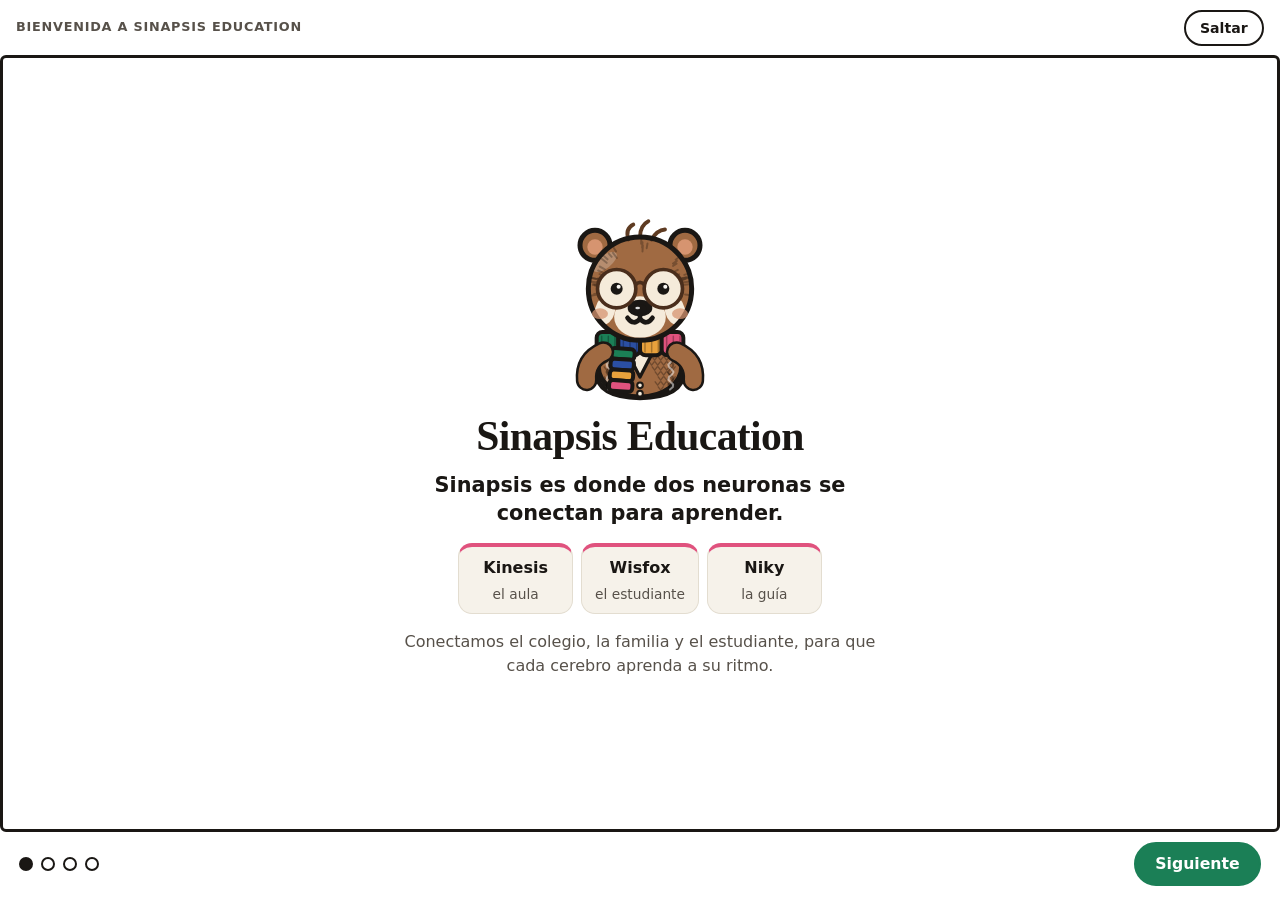
==== commit f60132c5: "Tutorial guiado: 5 roles x 5 ejemplos sobre las pantallas reales, selector, resumen final y entradas" ====
--- a/index.html
+++ b/index.html
@@ -33,6 +33,7 @@
 <link rel="stylesheet" href="css/portales-vivos.css">
 <link rel="stylesheet" href="css/planes.css">
 <link rel="stylesheet" href="css/presentacion.css">
+<link rel="stylesheet" href="css/tutorial.css">
 <link rel="stylesheet" href="css/calmado.css">
 <link rel="stylesheet" href="css/estilo-hilo.css">
 <link rel="stylesheet" href="css/estilo-piezas.css">
@@ -127,6 +128,7 @@
 <script src="js/vistas/creditos.js"></script>
 <script src="js/vistas/planes.js"></script>
 <script src="js/vistas/identidad.js"></script>
+<script src="js/tutorial.js"></script>
 <script src="js/main.js"></script>
 </body>
 </html>
--- a/css/layout.css
+++ b/css/layout.css
@@ -13,12 +13,13 @@
   --logo-fondo: var(--riel-bg);
 }
 .riel-logo { display: grid; place-items: center; width: 52px; height: 52px; border-radius: 50%; margin-bottom: .6rem; }
-/* El riel es oscuro en cualquier tema: el logo (piezas negras, hilos de colores) va en un medallón redondo de papel con el logo circular dentro (el mismo logo, recortado por un círculo), como el ovillo de la marca. Es un círculo exacto (sin relleno ni ancho heredados del enlace) para que quede centrado. */
-.riel a.riel-logo { flex: none; box-sizing: border-box; display: grid; place-items: center; align-content: center; justify-content: center; gap: 0; width: 52px; height: 52px; padding: 0; border-radius: 50%; background: #1A1714; border: 3px solid #FFFFFF; color: #1A1714; --logo-fondo: #1A1714; --hilo-kinesis: #1FA36B; --hilo-valeria: #4A6FE0; --hilo-wisfox: #F2A33A; --hilo-mosaico: #F0558A; }
-/* El logo llena el círculo por dentro del contorno blanco (46 px de lado interior) y queda centrado: el dibujo se recorta al disco en main.js (viewBox 1.5 1.5 61 61). */
-.riel a.riel-logo svg { display: block; width: 46px; height: 46px; margin: 0; color: #1A1714; }
-.riel a.riel-logo::before { display: none; }   /* el botón de inicio no lleva la barra de «página actual»: el contorno blanco ya lo marca */
-.riel a.riel-logo:hover, .riel a.riel-logo[aria-current="page"] { background: #1A1714; box-shadow: none; }
+/* El riel es oscuro: el logo va en su versión «sobre negro» (piezas blancas con los hilos de colores vivos), sin disco ni aro. Es la misma versión que se
+   descarga en Identidad, así que el botón de inicio y la marca dicen lo mismo. Antes iba negro dentro de un círculo con borde blanco y se veía «montado». */
+.riel a.riel-logo { flex: none; box-sizing: border-box; display: grid; place-items: center; width: 52px; height: 52px; padding: 0; border-radius: 50%; background: transparent; border: 0; color: #FAF7F2; --logo-fondo: #141210; --hilo-kinesis: #1FA36B; --hilo-valeria: #4A6FE0; --hilo-wisfox: #F2A33A; --hilo-mosaico: #F0558A; }
+.riel a.riel-logo svg { display: block; width: 52px; height: 52px; margin: 0; color: #FAF7F2; }
+.riel a.riel-logo::before { display: none; }   /* el botón de inicio no lleva la barra de «página actual» */
+.riel a.riel-logo:hover { background: rgba(255, 255, 255, .09); }
+.riel a.riel-logo[aria-current="page"] { background: rgba(255, 255, 255, .14); }
 .riel-items { display: flex; flex-direction: column; gap: .35rem; align-items: center; }
 .riel-abajo { margin-top: auto; display: flex; flex-direction: column; gap: .2rem; align-items: center; }
 .riel-dinamico { display: contents; }   /* los ítems del rol se reparten como si fueran hijos directos del riel */
@@ -132,6 +133,12 @@
 .panel-ia__cab .cerrar { margin-left: auto; }
 .panel-ia__cuerpo { flex: 1; min-height: 0; display: flex; flex-direction: column; }
 
+/* Inicio y selector de rol del riel: mismos tamaños y estados que los ítems de portales. */
+.riel .riel-ctl { position: relative; display: flex; flex-direction: column; align-items: center; gap: .25rem; width: 70px; min-height: 44px; padding: .45rem .2rem; border-radius: 12px; border: 0; background: none; color: var(--riel-texto); text-decoration: none; font: 800 .74rem/1.1 var(--fuente); cursor: pointer; }
+.riel .riel-rol { margin-bottom: .4rem; border-top: 1px solid rgba(255, 255, 255, .18); border-radius: 0 0 12px 12px; padding-top: .55rem; }
+.riel .riel-rol svg { width: 40px; height: 40px; }
+.riel .riel-ctl__texto { font-size: .64rem; letter-spacing: -.01em; text-align: center; white-space: nowrap; }   /* «Coordinación» cabe en una línea en los 70 px del riel */
+
 /* ---------- Celular ---------- */
 @media (max-width: 860px) {
   .cuerpo { margin-left: 0; padding-bottom: 5.6rem; }
@@ -139,8 +146,12 @@
   .riel a.riel-logo { display: none; }
   /* Los grupos del riel dejan de ser cajas: así los cuatro ítems (rol, Mi espacio, Niky, Más) se reparten el ancho por igual. */
   .riel-items, .riel-abajo { display: contents; }
-  .riel a, .riel button { flex: 1 1 0; width: auto; min-width: 0; padding: .35rem .3rem; font-size: .72rem; }
+  .riel a, .riel button, .riel .riel-ctl { flex: 1 1 0; width: auto; min-width: 0; padding: .35rem .3rem; font-size: .72rem; }
   .riel a svg, .riel button svg { width: 24px; height: 24px; }
+  .riel .riel-rol { margin: 0; border-top: 0; border-radius: 12px; padding-top: .35rem; }
+  .riel .riel-rol svg { width: 30px; height: 30px; }
+  /* «Coordinación» es el nombre más largo: con 10,2 px cabe en una línea dentro de un sexto de la barra a 390 px. */
+  .riel .riel-ctl__texto { font-size: .64rem; letter-spacing: -.01em; max-width: none; overflow-wrap: normal; }
   .riel a[aria-current="page"]::before, .riel .riel-item--actual::before { display: none; }
   .contenedor { padding: 0 1rem; }
   .franja { padding: .3rem .8rem; font-size: .76rem; gap: .5rem; }
--- a/css/vistas.css
+++ b/css/vistas.css
@@ -533,3 +533,8 @@
 .cab-pantalla__accion { min-width: 0; }
 .cab-pantalla__accion .acciones { margin-top: 0; justify-content: flex-end; flex-wrap: wrap; }
 .cab-pantalla__accion .btn { max-width: 100%; white-space: normal; text-align: center; }
+/* espacio: «Próximamente» de la subnavegación ocupa su propia fila y sus ítems se reparten el ancho (con width:100% de planes.css dentro de un contenedor
+   que se ajusta al contenido, la etiqueta «Pro» se salía de la pantalla en el modo presentación a 720p). */
+.subnav .nav-pronto { flex: 1 1 100%; min-width: 0; }
+.nav-pronto__lista { display: grid; grid-template-columns: repeat(auto-fit, minmax(13rem, 1fr)); }
+.nav-pronto__lista .nav-pro { min-width: 0; }
--- a/css/navegacion.css
+++ b/css/navegacion.css
@@ -28,6 +28,13 @@
 .menu-rol__nota { font-size: .8rem; margin: .6rem 0 0; }
 .menu-rol .btn { color: var(--tinta); border-color: var(--tinta); background: transparent; }
 
+/* Menú de roles del riel: a la derecha del riel en escritorio; sobre la barra inferior en el celular. */
+.menu-rol--riel { position: fixed; top: auto; right: auto; left: calc(var(--riel-ancho) + .6rem); bottom: .9rem; max-height: calc(100dvh - 1.8rem); overflow-y: auto; }
+.menu-rol__marca { margin-left: auto; flex: none; font: 800 .72rem var(--fuente); background: var(--tinta); color: var(--papel); border-radius: 99px; padding: .1rem .5rem; }
+.menu-rol--riel .menu-rol__lista button { gap: .6rem; }
+.menu-rol--riel .menu-rol__lista button svg { width: 32px; height: 32px; }
+.menu-rol--riel .menu-rol__lista button span:not(.menu-rol__marca) { flex: 1 1 auto; min-width: 0; }
+
 /* ---- La guía dentro de cada sección y las palabras del tema ---- */
 .franja-guia { display: flex; flex-wrap: wrap; gap: .5rem 1rem; align-items: center; justify-content: space-between; background: var(--lino); border: 1px solid var(--linea); border-left: 6px solid var(--tinta); border-radius: var(--radio-chico); padding: .55rem .9rem; margin-bottom: 1rem; font-size: .92rem; }
 .franja-guia .acciones { margin: 0; }
@@ -43,6 +50,8 @@
 
 @media (max-width: 860px) {
   /* En el celular «Más» sube desde la barra inferior y ocupa el ancho, con sitio para el dedo. */
+  /* z-index por encima del botón flotante de Niky: si no, tapa el final de la nota. */
+  .menu-rol--riel { z-index: 90; left: .6rem; right: .6rem; width: auto; max-width: none; bottom: calc(5.4rem + env(safe-area-inset-bottom)); max-height: calc(100dvh - 7.5rem); }
   .menu-mas { left: .6rem; right: .6rem; width: auto; bottom: calc(5.4rem + env(safe-area-inset-bottom)); max-height: calc(100dvh - 7.5rem); }
 }
 
--- a/css/mascotas.css
+++ b/css/mascotas.css
@@ -15,7 +15,7 @@
   --m-verde: var(--hilo-kinesis);  --m-verde: color-mix(in srgb, var(--hilo-kinesis) 78%, #ffffff);
   --m-ambar: var(--hilo-wisfox);   --m-ambar: color-mix(in srgb, var(--hilo-wisfox) 92%, #ffffff);
   --m-azul: var(--hilo-valeria);   --m-azul: color-mix(in srgb, var(--hilo-valeria) 74%, #ffffff);
-  --m-oso: #A06A42;  /* marrón miel de oso: más claro que antes para que no se confunda con un mapache; el único color que no sale de un hilo */
+  --m-oscuro: #3B2A20; --m-oso: #A06A42;  /* marrón miel de oso: más claro que antes para que no se confunda con un mapache; el único color que no sale de un hilo */
   /* Grosor del contorno. Va en el svg y se hereda, así los trazos que traen su propio stroke-width (miembros, hilos) lo conservan. */
   stroke-width: 3;
 }
@@ -72,3 +72,62 @@
 @media (prefers-reduced-motion: reduce) { .mascota--rebota { animation: none !important; } }
 
 .mascota .m-puente { stroke: #4A2E1C; stroke-width: 2.2; fill: none; }
+
+/* ---------- rediseño: textura, ropa de punto y lana al estilo del pendón ---------- */
+
+/* Pelaje: trazos cortos y finos, siempre la misma tinta translúcida para que valga sobre cualquier color de piel. */
+.mascota .m-pelo { stroke: #000; stroke-opacity: .26; stroke-width: 1.2; fill: none; }
+.mascota .m-pelo--fuerte { stroke: var(--m-oscuro); stroke-opacity: .7; stroke-width: 1.6; }
+.mascota .m-mechon { stroke: #5E3B22; stroke-width: 2.3; fill: none; }
+.mascota .m-oscuro { fill: var(--m-oscuro); }
+.mascota .m-palma { fill: var(--m-crema); }
+.mascota .m-nariz-g { fill: var(--m-detalle); stroke: none; }
+.mascota .m-humedo { fill: #fff; opacity: .85; stroke: none; }
+.mascota .m-ojera { fill: var(--m-crema); opacity: .55; stroke: none; }
+/* Piel del pulpo: moteado oscuro y claro, iris dorado y pupila horizontal (la pupila es el mismo punto de la cara, aplastado). */
+.mascota .m-mota { fill: #000; opacity: .13; stroke: none; }
+.mascota .m-mota-c { fill: #fff; opacity: .26; stroke: none; }
+.mascota .m-iris { fill: #E3B04A; stroke: #7A5A1A; stroke-width: 1; }
+.mascota .m-ventosa { fill: var(--piel2); stroke: none; }
+.mascota--kinesis .m-ojo { transform-box: fill-box; transform-origin: center; transform: scale(1.22, .8); }
+/* Lana: marcas de torsión (rayitas que cruzan el hilo), un hilo de luz y la sombra suave, como las hebras del pendón. */
+.mascota .m-tors { stroke: #000; stroke-opacity: .3; stroke-linecap: butt; fill: none; }
+.mascota .m-luzh { stroke: #fff; stroke-opacity: .55; fill: none; }
+/* Punto: V de punto jersey, trenzado, puntadas de costura y canalé. */
+.mascota .m-v { stroke: #000; stroke-opacity: .3; stroke-width: .85; fill: none; }
+.mascota .m-cable { stroke: #000; stroke-opacity: .34; stroke-width: 1.2; fill: none; }
+.mascota .m-cable--luz { stroke: #fff; stroke-opacity: .5; }
+.mascota .m-rib { stroke: #000; stroke-opacity: .28; stroke-width: .9; fill: none; }
+.mascota .m-costura { stroke: #000; stroke-opacity: .45; stroke-width: .9; stroke-dasharray: 1.4 1.4; fill: none; }
+.mascota .m-prenda { stroke-width: 2.8; }
+.mascota .m-camisa { fill: var(--m-crema); stroke: none; }
+.mascota .m-boton { fill: var(--m-crema); stroke: var(--m-trazo); stroke-width: 1.2; }
+.mascota .m-bandas { stroke: var(--m-crema); stroke-width: 3.2; fill: none; stroke-opacity: .9; }
+.mascota .m-zig { stroke: var(--m-crema); stroke-width: 2.2; fill: none; }
+.mascota .m-fleco { stroke: var(--hilo-valeria); stroke-width: 1.6; fill: none; }
+.mascota .m-pt-lana { stroke: var(--m-trazo); stroke-width: .6; }
+.mascota .m-marcas { stroke: #3B2A20; stroke-linecap: butt; fill: none; }
+/* La labor: pieza tejida, malla y nudos. */
+.mascota .m-franja { stroke: none; }
+.mascota .m-papel { fill: var(--m-crema); stroke: none; }
+.mascota .m-malla { fill: none; }
+.mascota .m-nudo { fill: #0E5A3A; stroke: var(--m-trazo); stroke-width: .7; }
+.mascota .m-ovillo circle { stroke-width: 2.6; }
+.mascota .m-flujo { stroke: #fff; stroke-opacity: .85; stroke-width: 1.2; stroke-dasharray: 2.2 5.8; fill: none; }
+
+/* El ciclo de tejer (MT.mascotas.mascota con teje:true): unos 3 s. Las agujas se mecen una contra otra, un guion de luz corre por el hilo, el ovillo gira
+   un poco y la última fila de la pieza aparece al final. Solo transform, opacity y stroke-dashoffset. La clase mascota--tejiendo la pone y la quita un
+   único reloj en mascotas.js. Con prefers-reduced-motion y con la versión calmada no hay ciclo: la pieza queda quieta y ya tejida. */
+.mascota--tejiendo .m-ag-i { animation: m-aguja-i 3.2s ease-in-out 1; }
+.mascota--tejiendo .m-ag-d { animation: m-aguja-d 3.2s ease-in-out 1; }
+.mascota--tejiendo .m-flujo { animation: m-corre 3.2s linear 1; }
+.mascota--tejiendo .m-ovillo { transform-box: fill-box; transform-origin: center; animation: m-gira 3.2s ease-in-out 1; }
+.mascota--tejiendo .m-fila-nueva { animation: m-fila 3.2s ease-out 1; }
+@keyframes m-aguja-i { 0%, 100% { transform: rotate(0); } 15%, 55% { transform: rotate(-7deg); } 30%, 70% { transform: rotate(3deg); } 85% { transform: rotate(-3deg); } }
+@keyframes m-aguja-d { 0%, 100% { transform: rotate(0); } 15%, 55% { transform: rotate(5deg); } 30%, 70% { transform: rotate(-4deg); } 85% { transform: rotate(2deg); } }
+@keyframes m-corre { from { stroke-dashoffset: 0; } to { stroke-dashoffset: -32; } }
+@keyframes m-gira { 0%, 100% { transform: rotate(0); } 50% { transform: rotate(-70deg); } }
+@keyframes m-fila { 0%, 45% { opacity: 0; } 100% { opacity: 1; } }
+html[data-movimiento="calmado"] .mascota--tejiendo .m-ag-i, html[data-movimiento="calmado"] .mascota--tejiendo .m-ag-d, html[data-movimiento="calmado"] .mascota--tejiendo .m-flujo,
+html[data-movimiento="calmado"] .mascota--tejiendo .m-ovillo, html[data-movimiento="calmado"] .mascota--tejiendo .m-fila-nueva { animation: none !important; }
+@media (prefers-reduced-motion: reduce) { .mascota--tejiendo .m-ag-i, .mascota--tejiendo .m-ag-d, .mascota--tejiendo .m-flujo, .mascota--tejiendo .m-ovillo, .mascota--tejiendo .m-fila-nueva { animation: none !important; } }
--- a/css/niky.css
+++ b/css/niky.css
@@ -110,3 +110,29 @@
   .niky-boton { transition: none; }
   .niky-boton:hover { transform: none; }
 }
+
+/* ---------- Contador de respuestas sin leer, sobre el botón ---------- */
+.niky-boton { position: relative; }
+.niky-boton__cuenta {
+  position: absolute; top: -4px; right: -4px; min-width: 22px; height: 22px; padding: 0 5px; border-radius: 999px;
+  display: grid; place-items: center; background: var(--azul); color: var(--papel); border: 2px solid var(--papel);
+  font: 800 .75rem/1 var(--fuente); pointer-events: none;
+}
+
+/* ---------- Pestañas: una conversación por tarea ---------- */
+#slot-ia .pestanas { display: flex; align-items: stretch; gap: .3rem; padding: .35rem .6rem 0; border-bottom: 1px solid var(--linea); background: var(--azul-suave); min-width: 0; }
+#slot-ia .pestanas__lista { display: flex; flex: 1 1 auto; min-width: 0; gap: .25rem; overflow-x: auto; overscroll-behavior-x: contain; scrollbar-width: thin; }
+#slot-ia .pestana-par { flex: none; display: flex; align-items: center; max-width: 12rem; border: 1px solid var(--linea-fuerte); border-bottom: 0; border-radius: 10px 10px 0 0; background: var(--lino); }
+#slot-ia .pestana-par--activa { background: var(--papel); border-color: var(--azul); box-shadow: inset 0 3px 0 var(--azul); }
+#slot-ia .pestana { display: flex; align-items: center; gap: .35rem; min-width: 0; min-height: 44px; padding: .2rem .5rem .2rem .7rem; border: 0; background: transparent; color: var(--tinta); font: 700 .85rem/1.2 var(--fuente); cursor: pointer; border-radius: 10px 0 0 0; }
+#slot-ia .pestana__texto { overflow: hidden; text-overflow: ellipsis; white-space: nowrap; }
+#slot-ia .pestana__punto { flex: none; width: 9px; height: 9px; border-radius: 50%; background: var(--azul); }
+#slot-ia .pestana__cerrar { flex: none; width: 32px; min-height: 44px; padding: 0; border: 0; background: transparent; color: var(--tinta); font: 700 1.2rem/1 var(--fuente); cursor: pointer; border-radius: 0 10px 0 0; }
+#slot-ia .pestana__cerrar:hover, #slot-ia .pestana:hover { background: var(--azul-suave); }
+#slot-ia .pestana:focus-visible, #slot-ia .pestana__cerrar:focus-visible, #slot-ia .pestanas__mas:focus-visible { outline: 3px solid var(--foco); outline-offset: -3px; }
+#slot-ia .pestanas__mas { flex: none; width: 44px; min-height: 44px; margin-bottom: 0; padding: 0; border: 0; background: transparent; color: var(--tinta); font: 700 1.4rem/1 var(--fuente); cursor: pointer; border-radius: 10px 10px 0 0; }
+#slot-ia .pestanas__mas:hover:not(:disabled) { background: var(--lino); }
+#slot-ia .pestanas__mas:disabled { opacity: .45; cursor: not-allowed; }
+#slot-ia .panel-ia__cuerpo { min-width: 0; }
+@media (prefers-reduced-motion: reduce) { #slot-ia .pestana, #slot-ia .pestanas__lista { transition: none; scroll-behavior: auto; } }
+html[data-movimiento="calmado"] #slot-ia .pestana, html[data-movimiento="calmado"] #slot-ia .pestanas__lista { transition: none; scroll-behavior: auto; }
--- a/css/tutorial.css
+++ b/css/tutorial.css
@@ -0,0 +1,139 @@
+/* tutorial.css: el tutorial guiado (js/tutorial.js).
+
+   Tres piezas: la tarjeta flotante que acompaña cada paso (.tut), la ventana grande para elegir ejemplo y ver el resumen (.tut-sel) y el
+   anillo que marca el elemento clave de la pantalla (.tut-foco). Todo sale de los tokens del sitio, así que se ve como una sola aplicación.
+
+   Cuidados de diseño:
+   - La tarjeta no tapa lo importante: en pantalla grande se sienta abajo a la izquierda (Niky vive abajo a la derecha); en el celular se
+     sienta sobre la barra inferior y Niky sube por encima de ella (--tut-alto lo mide el script).
+   - El anillo no bloquea nada: es solo box-shadow, sin pointer-events.
+   - Sin movimiento con prefers-reduced-motion ni con la versión calmada: las animaciones solo existen dentro de la consulta "no-preference"
+     y fuera de html[data-movimiento="calmado"]. */
+
+/* ---------------- El anillo sobre el elemento clave ---------------- */
+.tut-foco { position: relative; border-radius: var(--radio); box-shadow: 0 0 0 3px var(--papel), 0 0 0 6px var(--hilo-mosaico); }
+@media (prefers-reduced-motion: no-preference) {
+  html:not([data-movimiento="calmado"]) .tut-foco { animation: tut-pulso 2.4s ease-in-out 2; }
+  @keyframes tut-pulso { 50% { box-shadow: 0 0 0 3px var(--papel), 0 0 0 11px color-mix(in srgb, var(--hilo-mosaico) 45%, transparent); } }
+}
+
+/* ---------------- La tarjeta flotante ---------------- */
+.tut {
+  position: fixed; z-index: 60; left: calc(var(--riel-ancho) + 1rem); bottom: 1rem;
+  width: min(27rem, calc(100vw - var(--riel-ancho) - 7.5rem));
+  background: var(--papel); color: var(--tinta);
+  border: 2px solid var(--tinta); border-top: 5px solid var(--hilo-mosaico); border-radius: var(--radio);
+  box-shadow: 0 10px 34px rgba(26, 23, 20, .22);
+  padding: .8rem 1rem .7rem; display: grid; gap: .45rem;
+  --tut-color: var(--verde);
+}
+.tut[hidden] { display: none; }
+.tut[data-quien="wisfox"] { --tut-color: var(--ambar); }
+.tut[data-quien="niky"] { --tut-color: var(--azul); }
+.tut[data-quien="sinapso"] { --tut-color: var(--hilo-mosaico); }
+.tut { border-top-color: var(--tut-color); }
+.tut__cab { display: flex; align-items: center; gap: .7rem; }
+.tut__masc { flex: none; width: 64px; height: 64px; border-radius: 50%; background: color-mix(in srgb, var(--tut-color) 16%, var(--papel)); display: grid; place-items: center; overflow: hidden; }
+.tut__masc .tut-masc { width: 56px; height: 56px; }
+.tut__cab-texto { flex: 1; min-width: 0; display: grid; gap: .35rem; }
+.tut__meta { margin: 0; font: 800 .74rem var(--fuente); letter-spacing: .04em; color: var(--tinta-suave); }
+.tut__barra { height: 6px; border-radius: 6px; background: var(--hundido); overflow: hidden; }
+.tut__barra-valor { display: block; height: 100%; background: var(--tut-color); border-radius: 6px; }
+.tut__titulo { margin: 0; font: 800 1.12rem/1.2 var(--fuente); color: var(--tinta); }
+.tut__titulo:focus { outline: none; }
+.tut__texto { margin: 0; font-size: .95rem; line-height: 1.4; color: var(--tinta); }
+.tut__opciones { display: grid; gap: .4rem; }
+.tut__opciones[hidden] { display: none; }
+.tut__opcion { display: flex; align-items: center; gap: .7rem; min-height: 52px; padding: .35rem .8rem; text-align: left; cursor: pointer;
+  font: 800 .98rem var(--fuente); color: var(--tinta); background: var(--lino); border: 2px solid var(--linea-fuerte); border-radius: var(--radio); }
+.tut__opcion:hover { background: var(--hundido); }
+.tut__opcion .tut-masc { flex: none; }
+.tut__botones { display: flex; gap: .5rem; }
+.tut__btn { flex: 1; min-height: 44px; }
+.tut__btn--principal { flex: 2; }
+.tut__btn[disabled] { opacity: .45; }
+.tut__extras { display: flex; flex-wrap: wrap; gap: 0 .2rem; justify-content: space-between; }
+.tut__enlace { min-height: 36px; padding: .2rem .45rem; background: none; border: 0; cursor: pointer; font: 700 .8rem var(--fuente); color: var(--verde-texto); text-decoration: underline; text-underline-offset: 3px; }
+.tut__enlace:hover { text-decoration-thickness: 2px; }
+.tut :focus-visible, .tut-sel :focus-visible { outline: 3px solid var(--foco); outline-offset: 2px; }
+@media (prefers-reduced-motion: no-preference) {
+  html:not([data-movimiento="calmado"]) .tut { animation: tut-entra .28s ease-out; }
+  @keyframes tut-entra { from { opacity: 0; transform: translateY(10px); } }
+}
+
+/* La página deja sitio a la tarjeta y Niky se corre para no quedar debajo. */
+html[data-tutorial="activo"] body { padding-bottom: var(--tut-alto, 0px); }
+
+@media (max-width: 860px) {
+  /* En el celular el riel va abajo: la tarjeta se sienta encima de él, y Niky por encima de la tarjeta. */
+  .tut { left: .5rem; right: .5rem; width: auto; bottom: calc(5.4rem + env(safe-area-inset-bottom)); padding: .6rem .8rem .55rem; gap: .35rem; max-height: 52vh; overflow-y: auto; }
+  .tut__masc { width: 48px; height: 48px; } .tut__masc .tut-masc { width: 42px; height: 42px; }
+  .tut__titulo { font-size: 1.02rem; } .tut__texto { font-size: .9rem; line-height: 1.32; }
+  .tut__enlace { min-height: 44px; font-size: .78rem; padding: .2rem .3rem; }
+  .tut__opcion { min-height: 48px; font-size: .92rem; }
+  html[data-tutorial="activo"] .niky { bottom: calc(5.4rem + env(safe-area-inset-bottom) + var(--tut-alto, 0px) + .6rem); }
+  html[data-tutorial="activo"] body { padding-bottom: calc(var(--tut-alto, 0px) + .5rem); }
+}
+@media print { .tut, .tut-sel { display: none !important; } }
+
+/* ---------------- La ventana grande: elegir ejemplo y resumen final ---------------- */
+.tut-sel { position: fixed; inset: 0; z-index: 90; display: grid; place-items: center; padding: 1rem; background: rgba(26, 23, 20, .55); overflow-y: auto; }
+.tut-sel__panel { width: min(46rem, 100%); max-height: calc(100dvh - 2rem); overflow-y: auto; background: var(--papel); color: var(--tinta);
+  border: 2px solid var(--tinta); border-top: 6px solid var(--hilo-mosaico); border-radius: calc(var(--radio) + 4px); box-shadow: 0 18px 60px rgba(0, 0, 0, .35); }
+.tut-sel__cuerpo { padding: 1.1rem 1.3rem 1rem; display: grid; gap: .7rem; }
+.tut-sel__cab { display: flex; align-items: center; gap: .9rem; }
+.tut-sel__cab > div { flex: 1; min-width: 0; }
+.tut-sel h2 { margin: 0; font: 800 1.6rem/1.15 var(--fuente); }
+.tut-sel h2:focus { outline: none; }
+.tut-sel__bajada { margin: .25rem 0 0; color: var(--tinta-suave); line-height: 1.4; }
+.tut-sel__cerrar { align-self: flex-start; flex: none; }
+.tut-etiqueta { margin: .2rem 0 0; font: 800 .74rem var(--fuente); letter-spacing: .1em; text-transform: uppercase; color: var(--tinta-suave); }
+.tut-chips { display: flex; flex-wrap: wrap; gap: .45rem; }
+.tut-chip { display: inline-flex; align-items: center; gap: .45rem; min-height: 44px; padding: .3rem .9rem; cursor: pointer; font: 800 .9rem var(--fuente);
+  color: var(--tinta); background: var(--papel); border: 2px solid var(--linea-fuerte); border-radius: 999px; }
+.tut-chip svg { width: 20px; height: 20px; flex: none; }
+.tut-chip[aria-pressed="true"] { background: var(--tinta); color: var(--papel); }
+.tut-chip:hover { background: var(--hundido); } .tut-chip[aria-pressed="true"]:hover { background: var(--tinta); }
+.tut-casos { display: grid; gap: .55rem; }
+.tut-caso { display: flex; align-items: center; gap: .85rem; width: 100%; padding: .6rem .8rem; text-align: left; cursor: pointer; font-family: var(--fuente);
+  color: var(--tinta); background: var(--lino); border: 2px solid var(--linea-fuerte); border-left-width: 8px; border-radius: var(--radio); --tut-color: var(--verde); border-left-color: var(--tut-color); }
+.tut-caso[data-quien="wisfox"] { --tut-color: var(--ambar); } .tut-caso[data-quien="niky"] { --tut-color: var(--azul); } .tut-caso[data-quien="sinapso"] { --tut-color: var(--hilo-mosaico); }
+.tut-caso:hover { background: var(--hundido); }
+.tut-caso__masc { flex: none; width: 56px; height: 56px; display: grid; place-items: center; border-radius: 50%; background: color-mix(in srgb, var(--tut-color) 16%, var(--papel)); }
+.tut-caso__texto { flex: 1; min-width: 0; display: grid; gap: .1rem; }
+.tut-caso__asig { font: 800 .72rem var(--fuente); letter-spacing: .08em; text-transform: uppercase; color: var(--tinta-suave); }
+.tut-caso strong { font-size: 1.02rem; line-height: 1.2; }
+.tut-caso__linea { font-size: .88rem; color: var(--tinta-suave); line-height: 1.3; }
+.tut-caso__ir svg { width: 22px; height: 22px; transform: rotate(-90deg); flex: none; }
+.tut-sel__nota { margin: 0; font-size: .82rem; color: var(--tinta-suave); }
+.tut-sel__pie { display: flex; justify-content: flex-end; }
+/* El resumen final */
+.tut-final__cab { display: flex; align-items: center; gap: 1rem; }
+.tut-logros { list-style: none; margin: .3rem 0; padding: 0; display: grid; gap: .5rem; }
+.tut-logros li { display: flex; align-items: center; gap: .8rem; padding: .6rem .8rem; background: var(--verde-suave); color: var(--ok-texto); border-radius: var(--radio); font-weight: 700; line-height: 1.3; }
+.tut-logros__ic { flex: none; width: 40px; height: 40px; display: grid; place-items: center; border-radius: 50%; background: var(--papel); color: var(--verde-texto); }
+.tut-logros__ic svg { width: 22px; height: 22px; }
+.tut-final__botones { display: flex; flex-wrap: wrap; gap: .5rem; margin-top: .3rem; }
+.tut-final__botones .btn { flex: 1 1 10rem; min-height: 48px; }
+@media (prefers-reduced-motion: no-preference) {
+  html:not([data-movimiento="calmado"]) .tut-sel__panel { animation: tut-entra .28s ease-out; }
+}
+@media (max-width: 860px) {
+  .tut-sel { padding: .5rem; place-items: end center; }
+  .tut-sel__panel { max-height: calc(100dvh - 1rem); }
+  .tut-sel__cuerpo { padding: .9rem .9rem .8rem; }
+  .tut-sel h2 { font-size: 1.35rem; }
+  .tut-sel__cab > .mascota { width: 56px; height: 56px; }
+  .tut-chip { padding: .3rem .7rem; font-size: .84rem; }
+}
+
+/* ---------------- La lista de la Guía (25 recorridos) ---------------- */
+.tut-lista { margin-top: 2rem; display: grid; gap: .6rem; }
+.tut-lista__rol { border: 2px solid var(--linea-fuerte); border-radius: var(--radio); background: var(--papel); }
+.tut-lista__rol summary { display: flex; align-items: center; gap: .6rem; min-height: 48px; padding: .4rem .9rem; cursor: pointer; }
+.tut-lista__rol summary svg { width: 22px; height: 22px; }
+.tut-lista__rol ul { list-style: none; margin: 0; padding: 0 .9rem .6rem; display: grid; gap: .4rem; }
+.tut-lista__rol li { display: flex; align-items: center; justify-content: space-between; gap: .8rem; padding: .4rem 0; border-top: 1px solid var(--linea); }
+.tut-lista__rol li > span { display: grid; min-width: 0; }
+.tut-lista__rol small { color: var(--tinta-suave); }
+@media (max-width: 560px) { .tut-lista__rol li { flex-direction: column; align-items: stretch; } }
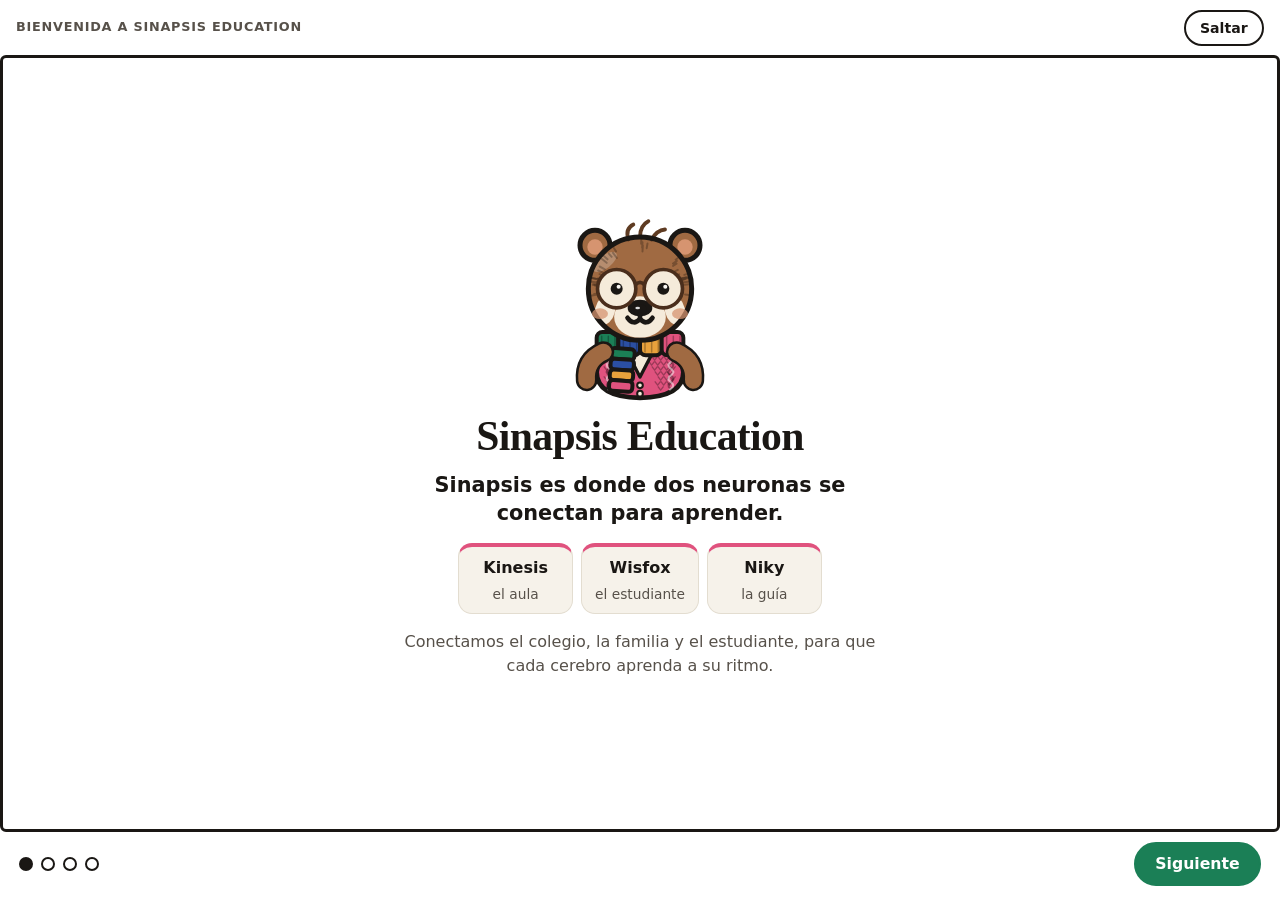
==== commit 5b373069: "Quienes somos en el riel de escritorio y en Mas del celular; hoja, script y cascara del service work" ====
--- a/index.html
+++ b/index.html
@@ -34,6 +34,7 @@
 <link rel="stylesheet" href="css/planes.css">
 <link rel="stylesheet" href="css/presentacion.css">
 <link rel="stylesheet" href="css/tutorial.css">
+<link rel="stylesheet" href="css/quienes.css">
 <link rel="stylesheet" href="css/calmado.css">
 <link rel="stylesheet" href="css/estilo-hilo.css">
 <link rel="stylesheet" href="css/estilo-piezas.css">
@@ -128,6 +129,7 @@
 <script src="js/vistas/creditos.js"></script>
 <script src="js/vistas/planes.js"></script>
 <script src="js/vistas/identidad.js"></script>
+<script src="js/vistas/quienes.js"></script>
 <script src="js/tutorial.js"></script>
 <script src="js/main.js"></script>
 </body>
--- a/css/layout.css
+++ b/css/layout.css
@@ -139,6 +139,9 @@
 .riel .riel-rol svg { width: 40px; height: 40px; }
 .riel .riel-ctl__texto { font-size: .64rem; letter-spacing: -.01em; text-align: center; white-space: nowrap; }   /* «Coordinación» cabe en una línea en los 70 px del riel */
 
+/* La Guía repetida dentro de «Más» solo se necesita en el celular. */
+.mas-solo-movil { display: none; }
+
 /* ---------- Celular ---------- */
 @media (max-width: 860px) {
   .cuerpo { margin-left: 0; padding-bottom: 5.6rem; }
@@ -148,6 +151,9 @@
   .riel-items, .riel-abajo { display: contents; }
   .riel a, .riel button, .riel .riel-ctl { flex: 1 1 0; width: auto; min-width: 0; padding: .35rem .3rem; font-size: .72rem; }
   .riel a svg, .riel button svg { width: 24px; height: 24px; }
+  /* Cinco ítems en la barra: Inicio, Kinesis, Wisfox, rol y Más. La Guía pasa a «Más». */
+  .riel .riel-item--guia, .riel .riel-item--quienes { display: none; }
+  .mas-solo-movil { display: list-item; }
   .riel .riel-rol { margin: 0; border-top: 0; border-radius: 12px; padding-top: .35rem; }
   .riel .riel-rol svg { width: 30px; height: 30px; }
   /* «Coordinación» es el nombre más largo: con 10,2 px cabe en una línea dentro de un sexto de la barra a 390 px. */
--- a/css/mascotas.css
+++ b/css/mascotas.css
@@ -27,7 +27,8 @@
 
 /* Trazos: extremos y uniones siempre redondos. Todo lo que no es relleno se declara aquí sin relleno. */
 .mascota path, .mascota ellipse, .mascota circle, .mascota rect { stroke-linecap: round; stroke-linejoin: round; }
-.mascota path { fill: none; }
+/* Solo los trazos sin relleno propio: un fill="..." puesto en el dibujo (prendas, destellos) debe valer; antes esta regla lo pisaba y la ropa salia del color de la piel. */
+.mascota path:where(:not([fill])) { fill: none; }
 .mascota .m-t { stroke: var(--m-trazo); }
 .mascota .m-d { stroke: var(--m-detalle); stroke-width: 2.8; fill: none; }
 .mascota .m-ceja { stroke-width: 3; }
--- a/css/niky.css
+++ b/css/niky.css
@@ -121,7 +121,7 @@
 
 /* ---------- Pestañas: una conversación por tarea ---------- */
 #slot-ia .pestanas { display: flex; align-items: stretch; gap: .3rem; padding: .35rem .6rem 0; border-bottom: 1px solid var(--linea); background: var(--azul-suave); min-width: 0; }
-#slot-ia .pestanas__lista { display: flex; flex: 1 1 auto; min-width: 0; gap: .25rem; overflow-x: auto; overscroll-behavior-x: contain; scrollbar-width: thin; }
+#slot-ia .pestanas__lista { display: flex; flex: 1 1 auto; min-width: 0; gap: .25rem; overflow-x: auto; overscroll-behavior-x: contain; scrollbar-width: none; }
 #slot-ia .pestana-par { flex: none; display: flex; align-items: center; max-width: 12rem; border: 1px solid var(--linea-fuerte); border-bottom: 0; border-radius: 10px 10px 0 0; background: var(--lino); }
 #slot-ia .pestana-par--activa { background: var(--papel); border-color: var(--azul); box-shadow: inset 0 3px 0 var(--azul); }
 #slot-ia .pestana { display: flex; align-items: center; gap: .35rem; min-width: 0; min-height: 44px; padding: .2rem .5rem .2rem .7rem; border: 0; background: transparent; color: var(--tinta); font: 700 .85rem/1.2 var(--fuente); cursor: pointer; border-radius: 10px 0 0 0; }
@@ -136,3 +136,46 @@
 #slot-ia .panel-ia__cuerpo { min-width: 0; }
 @media (prefers-reduced-motion: reduce) { #slot-ia .pestana, #slot-ia .pestanas__lista { transition: none; scroll-behavior: auto; } }
 html[data-movimiento="calmado"] #slot-ia .pestana, html[data-movimiento="calmado"] #slot-ia .pestanas__lista { transition: none; scroll-behavior: auto; }
+#slot-ia .pestanas__lista::-webkit-scrollbar { display: none; }
+
+/* ---------- Tres estados del botón: visible, reducido y oculto (js/niky.js) ---------- */
+.niky-fila { display: flex; align-items: center; justify-content: flex-end; gap: .1rem; }
+.niky-mas {
+  flex: none; width: 44px; height: 44px; padding: 0; border: 0; border-radius: 50%; background: transparent; color: var(--tinta);
+  font: 800 1.4rem/1 var(--fuente); cursor: pointer; display: grid; place-items: center;
+}
+.niky-mas:hover { background: var(--lino); }
+.niky-mas:focus-visible { outline: 3px solid var(--foco); outline-offset: -2px; }
+/* Con ratón la lengua de opciones aparece al acercarse o al enfocar; en pantalla táctil queda siempre a mano pero discreta. */
+@media (hover: hover) { .niky-mas { opacity: 0; } .niky:hover .niky-mas, .niky:focus-within .niky-mas { opacity: 1; } }
+.niky--abierta .niky-mas { display: none; }
+.niky-menu { display: grid; gap: .3rem; padding: .45rem; background: var(--papel); border: 1px solid var(--linea-fuerte); border-radius: 14px; box-shadow: 0 8px 24px rgba(26, 23, 20, .28); }
+.niky-menu__op { min-height: 44px; padding: .4rem .9rem; border: 2px solid var(--tinta); border-radius: 999px; background: var(--papel); color: var(--tinta); font: 700 .9rem/1.2 var(--fuente); cursor: pointer; text-align: left; }
+.niky-menu__op:hover:not(:disabled) { background: var(--azul); color: var(--papel); border-color: var(--azul); }
+.niky-menu__op:focus-visible { outline: 3px solid var(--foco); outline-offset: 2px; }
+.niky-menu__op:disabled { opacity: .5; cursor: not-allowed; }
+
+/* Reducido: dibujo de 36 px dentro de un área táctil de 44 px; sin burbujas. */
+.niky:not(.niky--abierta)[data-estado="reducido"] .niky-boton {
+  width: 44px; height: 44px; border: 4px solid transparent; background-clip: padding-box; box-shadow: inset 0 0 0 2px var(--azul); transform: none;
+}
+.niky:not(.niky--abierta)[data-estado="reducido"] .niky-boton svg { width: 30px; height: 30px; }
+.niky:not(.niky--abierta)[data-estado="reducido"] .niky-boton__cuenta { top: -2px; right: -2px; min-width: 18px; height: 18px; font-size: .65rem; }
+.niky:not(.niky--abierta)[data-estado="reducido"] .niky-burbuja { display: none; }
+
+/* Oculto: solo una lengüeta al borde derecho. */
+.niky-lengueta {
+  display: none; position: fixed; right: 0; bottom: 1.2rem; width: 30px; height: 56px; padding: 0 0 2px 2px;
+  border: 2px solid var(--azul); border-right: 0; border-radius: 14px 0 0 14px; background: var(--papel); color: var(--azul);
+  font: 800 1.5rem/1 var(--fuente); cursor: pointer; place-items: center; box-shadow: -2px 3px 10px rgba(26, 23, 20, .22);
+}
+.niky-lengueta:hover { background: var(--azul-suave); }
+.niky-lengueta:focus-visible { outline: 3px solid var(--foco); outline-offset: 2px; }
+.niky:not(.niky--abierta)[data-estado="oculto"] .niky-lengueta { display: grid; }
+.niky:not(.niky--abierta)[data-estado="oculto"] .niky-fila, .niky:not(.niky--abierta)[data-estado="oculto"] .niky-burbuja, .niky[data-estado="oculto"]:not(.niky--abierta) .niky-menu { display: none; }
+@media (max-width: 860px) { .niky-lengueta { bottom: calc(5.6rem + env(safe-area-inset-bottom)); } }
+html[data-movimiento="calmado"] .niky-lengueta, html[data-movimiento="calmado"] .niky-mas { transition: none; }
+@media (prefers-reduced-motion: reduce) { .niky-lengueta, .niky-mas { transition: none; } }
+
+/* Carrusel de bienvenida y tutorial guiado: Niky no aparece, sea cual sea su estado guardado. */
+html.carrusel-abierto .niky, html[data-tutorial] .niky, html:has([data-tutorial="activo"]) .niky { display: none; }
--- a/css/planes.css
+++ b/css/planes.css
@@ -0,0 +1,56 @@
+/* planes.css: planes, servicios, registro y todo lo que lleva candado Pro. */
+
+/* ---- Candados Pro: se ven, se entienden y no hacen nada más que explicar ---- */
+.pro-etiqueta { display: inline-block; margin-left: .35rem; padding: 0 .45rem; border-radius: 999px; font: 800 .68rem/1.5 var(--fuente); letter-spacing: .06em; text-transform: uppercase; background: var(--ambar-suave); color: var(--ambar-texto); border: 1px solid var(--ambar-texto); }
+.pro-candado { display: inline-flex; align-items: center; gap: .4rem; opacity: .95; border-style: dashed; }
+.pro-candado svg { width: 16px; height: 16px; flex: none; }
+.nav-pro { width: 100%; display: flex; align-items: center; gap: .7rem; text-align: left; font: 700 1rem var(--fuente); color: var(--tinta-suave); background: none; border: 2px dashed var(--linea); border-radius: var(--radio-chico); padding: .55rem .8rem; min-height: 44px; cursor: pointer; margin-top: .2rem; }
+.nav-pro svg:first-child { width: 22px; height: 22px; flex: none; }
+.nav-pro svg:nth-last-child(2) { width: 15px; height: 15px; flex: none; margin-left: auto; }
+.nav-pro:hover { border-color: var(--tinta); color: var(--tinta); }
+.pro-fila { display: flex; flex-wrap: wrap; gap: .5rem; align-items: center; margin: 0 0 .5rem; font-size: .9rem; }
+.plan-chip { background: var(--ambar-suave) !important; color: var(--ambar-texto) !important; border-color: var(--ambar-texto) !important; font-weight: 800; }
+.plan-chip:hover { background: var(--ambar-texto) !important; color: var(--papel) !important; }
+
+/* ---- Planes ---- */
+.planes { align-items: stretch; }
+.plan-tarjeta { display: flex; flex-direction: column; gap: .3rem; border-top: 5px solid var(--tinta); }
+.plan-tarjeta--pro { border-top-color: var(--hilo-mosaico); }
+.plan-tarjeta h3 { margin: 0; }
+.plan-etapa { font: 700 1.7rem/1.1 var(--fuente-titulo); margin: 0; }
+.plan-sub { margin: 0 0 .4rem; font-size: .88rem; }
+.plan-lista { padding-left: 1.2rem; margin: .4rem 0 1rem; display: grid; gap: .3rem; flex: 1; }
+.plan-tarjeta .btn { align-self: flex-start; }
+.tabla-planes th, .tabla-planes td { text-align: center; }
+.tabla-planes th[scope="row"] { text-align: left; font-weight: 700; min-width: 15rem; }
+.tabla-planes .celda-ok { color: var(--ok-texto); font-weight: 800; }
+.tabla-planes .celda-pro { color: var(--ambar-texto); font-weight: 700; }
+.tabla-planes .celda-serv { color: var(--azul); font-weight: 700; }
+.tabla-planes .celda-no { color: var(--tinta-suave); }
+.tabla-planes .celda-texto { display: block; font-size: .875rem; font-weight: 600; }   /* 14 px: a 11,5 px no se lee en un proyector (QA-07) */
+.servicio { border-top: 5px solid var(--e-vivo, var(--tinta)); }
+.servicio h2 { font-size: 1.35rem; margin: 0 0 .2rem; }
+.servicio ul { padding-left: 1.2rem; display: grid; gap: .3rem; }
+
+/* ---- Registro ---- */
+.formulario--registro { max-width: 36rem; }
+.campo--plan { display: flex; flex-wrap: wrap; gap: .5rem; align-items: center; }
+.campo--plan .campo__etiqueta { width: 100%; margin: 0; }
+.chip-plan { padding: .4rem 1rem; border: 2px solid var(--linea); border-radius: 999px; font-weight: 800; text-decoration: none; color: var(--tinta); min-height: 40px; display: inline-flex; align-items: center; }
+.chip-plan--on { border-color: var(--tinta); background: var(--tinta); color: var(--papel); }
+.casilla--consent { align-items: flex-start; font-weight: 600; font-size: .92rem; margin: .8rem 0; }
+.casilla--consent input { width: 24px; height: 24px; margin-top: 0; flex: none; }
+.registro-exito { display: grid; grid-template-columns: 120px minmax(0, 1fr); gap: 1.4rem; align-items: center; max-width: 40rem; }
+.registro-exito h2 { margin-top: 0; }
+@media (max-width: 520px) { .registro-exito { grid-template-columns: 1fr; } .registro-exito__logo { max-width: 110px; } }
+
+/* Los textos solo para lectores de pantalla se posicionan de forma absoluta: sin un contenedor posicionado desbordaban la página. */
+.tabla-scroll { position: relative; }
+
+/* ---- casos2 ---- «Servicios y planes»: tarjetas sencillas, con el estado a la vista y sin cifras. El estado también va en texto, no solo en el color. */
+.servicios-planes { margin-bottom: 2rem; }
+.servicio-plan { border-top: 5px solid var(--hilo-mosaico); }
+.servicio-plan--hoy { border-top-color: var(--tinta); }
+.servicio-plan h3 { margin: 0 0 .3rem; font-size: 1.2rem; }
+.servicio-plan p:last-child { margin: 0; }
+/* ---- fin casos2 ---- */
--- a/css/tutorial.css
+++ b/css/tutorial.css
@@ -44,6 +44,13 @@
 .tut__texto { margin: 0; font-size: .95rem; line-height: 1.4; color: var(--tinta); }
 .tut__opciones { display: grid; gap: .4rem; }
 .tut__opciones[hidden] { display: none; }
+/* ---- casos2 ---- Casilla de ejemplo del paso de autorizaciones: blanco táctil de 44 px y la nota en tinta suave. */
+.tut__auth { display: grid; gap: .25rem; }
+.tut__auth[hidden] { display: none; }
+.tut__auth-casilla { display: flex; align-items: center; gap: .6rem; min-height: 44px; font-weight: 700; font-size: .95rem; cursor: pointer; }
+.tut__auth-casilla input { width: 22px; height: 22px; flex: none; accent-color: var(--tut-color, var(--tinta)); }
+.tut__auth-nota { margin: 0; font-size: .8rem; line-height: 1.3; color: var(--tinta-suave, var(--tinta)); }
+/* ---- fin casos2 ---- */
 .tut__opcion { display: flex; align-items: center; gap: .7rem; min-height: 52px; padding: .35rem .8rem; text-align: left; cursor: pointer;
   font: 800 .98rem var(--fuente); color: var(--tinta); background: var(--lino); border: 2px solid var(--linea-fuerte); border-radius: var(--radio); }
 .tut__opcion:hover { background: var(--hundido); }
--- a/css/quienes.css
+++ b/css/quienes.css
@@ -0,0 +1,36 @@
+/* quienes.css: «Quiénes somos». Solo modo claro. Sin animación: el esquema es estático, así que no hay nada que calmar,
+   y aun así se respeta prefers-reduced-motion para el despliegue de la subsección. */
+.quienes-seccion { margin: 1.75rem 0; }
+.quienes-seccion > h2 { margin-bottom: .6rem; }
+.quienes-texto { max-width: 62ch; font-size: 1.0625rem; line-height: 1.6; margin: 0 0 .85rem; }
+.quienes-firma { margin: .25rem 0 0; font-weight: 700; color: var(--tinta-suave, #4a443c); }
+
+/* El esquema y las listas: en pantalla ancha van lado a lado; en el celular, una columna (esquema primero). */
+.quienes-metodo { display: grid; gap: 1.5rem; grid-template-columns: minmax(0, 1fr); align-items: start; }
+@media (min-width: 900px) { .quienes-metodo { grid-template-columns: minmax(0, 1.05fr) minmax(0, 1fr); } }
+.quienes-figura { margin: 0; }
+.quienes-esquema { display: block; width: 100%; max-width: 460px; height: auto; margin: 0 auto; font-family: inherit; }
+.quienes-figura figcaption { max-width: 46ch; margin: .75rem auto 0; font-size: .9375rem; line-height: 1.5; text-align: center; }
+.quienes-listas { display: grid; gap: 1rem; min-width: 0; }
+.quienes-listas h3 { margin: 0 0 .6rem; }
+.quienes-componentes, .quienes-fases { margin: 0; padding: 0; list-style: none; display: grid; gap: .6rem; }
+.quienes-componentes li { display: grid; grid-template-columns: 1.25rem minmax(0, 1fr); gap: .6rem; align-items: start; line-height: 1.5; }
+.quienes-chip { width: 1.25rem; height: 1.25rem; margin-top: .15rem; border-radius: 6px; border: 2px solid var(--tinta, #1a1714); box-sizing: border-box; }
+.quienes-fases { counter-reset: fase; }
+.quienes-fases li { counter-increment: fase; line-height: 1.5; }
+.quienes-fases li::before { content: counter(fase); display: grid; place-items: center; width: 1.5rem; height: 1.5rem; border-radius: 50%; border: 2px solid var(--tinta, #1a1714);
+  background: #fff; font-weight: 800; font-size: .875rem; }
+.quienes-fases li { display: block; position: relative; padding-left: 2.25rem; }
+.quienes-fases li::before { position: absolute; left: 0; top: .1rem; }
+
+/* Identidad desplegable: el resumen es un botón grande (≥44 px) con foco visible. */
+.quienes-identidad { border: 2px solid var(--tinta, #1a1714); border-radius: 14px; background: #fff; overflow: clip; }
+.quienes-identidad > summary { display: grid; gap: .15rem; min-height: 44px; padding: .85rem 3rem .85rem 1rem; cursor: pointer; list-style: none; position: relative; }
+.quienes-identidad > summary::-webkit-details-marker { display: none; }
+.quienes-identidad > summary::after { content: '+'; position: absolute; right: 1rem; top: 50%; transform: translateY(-50%); font-size: 1.5rem; font-weight: 800; line-height: 1; }
+.quienes-identidad[open] > summary::after { content: '\2212'; }
+.quienes-identidad > summary:focus-visible { outline: 3px solid var(--azul, #2b4fa3); outline-offset: -3px; }
+.quienes-identidad__t { font-weight: 800; font-size: 1.125rem; }
+.quienes-identidad__d { font-size: .9375rem; line-height: 1.45; }
+.quienes-identidad__cuerpo { padding: 0 1rem 1.25rem; border-top: 2px solid var(--tinta, #1a1714); min-width: 0; }
+@media (max-width: 480px) { .quienes-identidad__cuerpo { padding: 0 .5rem 1rem; } }
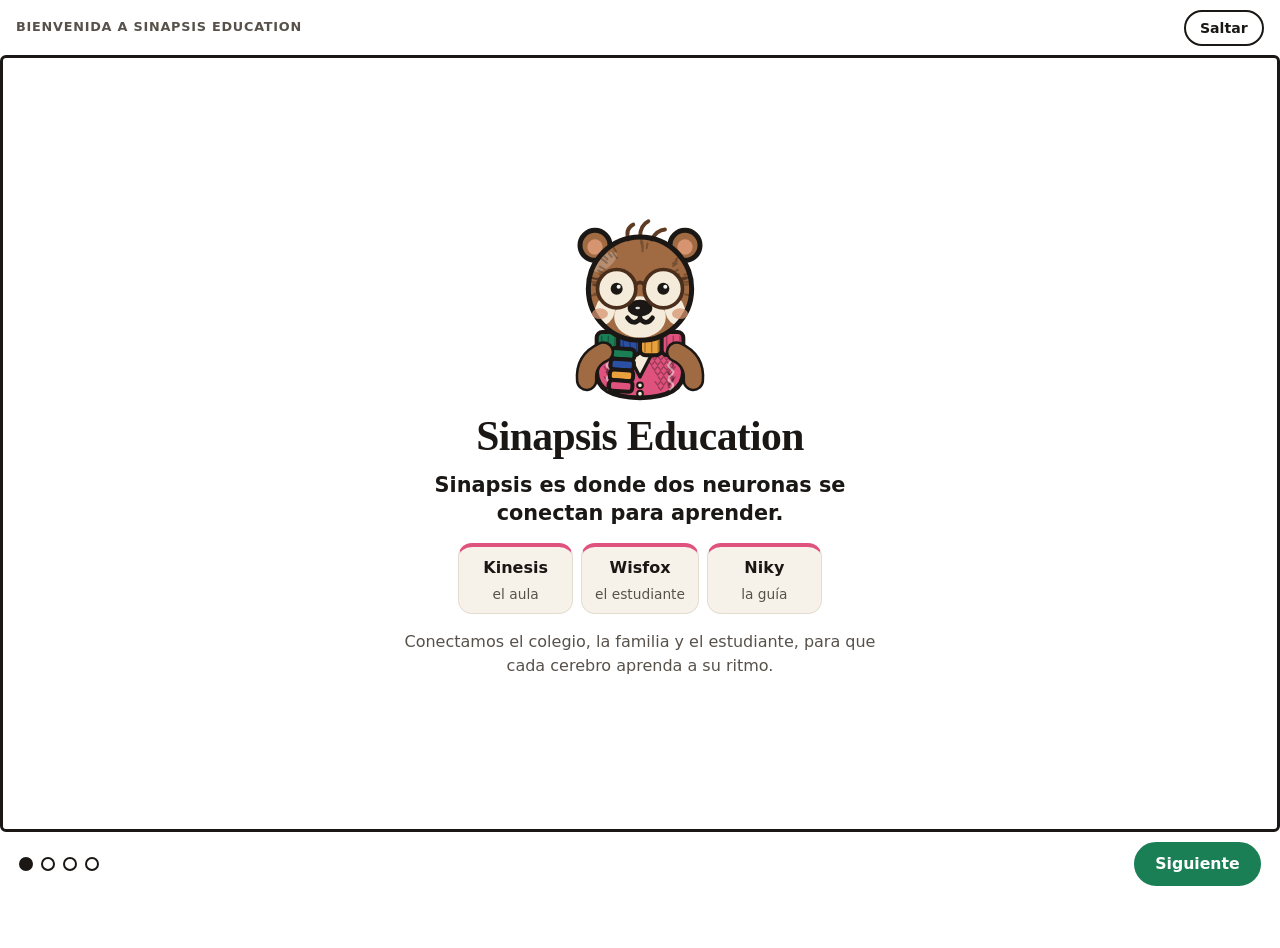
==== commit 40adf02f: "Honestidad: quien ve la informacion clinica segun Kinesis, la franja habla solo de lo creado en Sina" ====
--- a/index.html
+++ b/index.html
@@ -9,7 +9,7 @@
 <meta property="og:description" content="Plataforma de educación inclusiva con tecnología.">
 <meta property="og:type" content="website">
 <meta name="theme-color" content="#FAF7F2">
-<meta http-equiv="Content-Security-Policy" content="default-src 'self'; script-src 'self'; style-src 'self' 'unsafe-inline'; img-src 'self' data: blob:; media-src 'self' blob:; font-src 'self'; connect-src 'self' https://profenapaipa.github.io/Kinesis/ https://profenapaipa.github.io/wisfox/; worker-src 'self'; manifest-src 'self'; frame-src https://profenapaipa.github.io/Kinesis/ https://profenapaipa.github.io/wisfox/; object-src 'none'; base-uri 'none'; form-action 'none'">
+<meta http-equiv="Content-Security-Policy" content="default-src 'self'; script-src 'self'; style-src 'self' 'unsafe-inline'; img-src 'self' data: blob:; media-src 'self' blob:; font-src 'self'; connect-src 'self' https://profenapaipa.github.io/Kinesis/ https://profenapaipa.github.io/wisfox/ https://formsubmit.co; worker-src 'self'; manifest-src 'self'; frame-src https://profenapaipa.github.io/Kinesis/ https://profenapaipa.github.io/wisfox/; object-src 'none'; base-uri 'none'; form-action 'none'">
 <meta name="referrer" content="no-referrer">
 <link rel="icon" type="image/svg+xml" href="assets/favicon.svg?v=4">
 <link rel="manifest" href="manifest.webmanifest">
@@ -35,6 +35,7 @@
 <link rel="stylesheet" href="css/presentacion.css">
 <link rel="stylesheet" href="css/tutorial.css">
 <link rel="stylesheet" href="css/quienes.css">
+<link rel="stylesheet" href="css/contacto.css">
 <link rel="stylesheet" href="css/calmado.css">
 <link rel="stylesheet" href="css/estilo-hilo.css">
 <link rel="stylesheet" href="css/estilo-piezas.css">
@@ -55,7 +56,7 @@
 <div class="cuerpo">
   <header class="franja">
     <a class="franja-logo" id="franja-logo" href="#/" aria-label="Sinapsis Education, inicio"></a>
-    <p class="franja-aviso">Versión de demostración: los datos son de ejemplo y lo que creas se guarda solo en este dispositivo.</p>
+    <p class="franja-aviso">Versión de demostración: los datos son de ejemplo y lo que creas en Sinapsis se guarda solo en este dispositivo. Kinesis y Wisfox tienen sus propios avisos.</p>
     <div class="franja-rol">
       <button class="btn btn--chico btn--suave rol-actual" id="rol-actual" type="button" aria-haspopup="true" aria-expanded="false" aria-controls="menu-rol">Elegir mi rol</button>
       <div class="menu-rol" id="menu-rol" hidden></div>
@@ -71,6 +72,7 @@
     <div>
       <p><strong>Sinapsis Education</strong> · Tejemos caminos para aprender.</p>
       <p>Semillero Maker de Tecnología con Sentido.</p>
+      <p><a href="#/contacto">Contacto</a></p>
     </div>
   </footer>
 </div>
@@ -131,6 +133,7 @@
 <script src="js/vistas/identidad.js"></script>
 <script src="js/vistas/quienes.js"></script>
 <script src="js/tutorial.js"></script>
+<script src="js/vistas/contacto.js"></script>
 <script src="js/main.js"></script>
 </body>
 </html>
--- a/css/entrada.css
+++ b/css/entrada.css
@@ -215,3 +215,51 @@
 @media (min-width: 861px) { .ent-marca > svg { width: clamp(150px, 15vw, 200px); } }   /* en pantalla grande, el logo es el primer gesto de la marca */
 @media (max-height: 600px) { .ent-marca > svg { width: 72px; } .ent-masc--grande { --m: 64px; } }   /* celulares muy bajos: el botón «Empezar» manda */
 @media (max-height: 600px) { .ent-marca > svg { width: 56px; } .ent-masc--grande { --m: 44px; } .ent-portada__cuerpo { gap: .3rem; padding-top: .4rem; } }
+
+/* ---- portada3 ---- Tres proyectos en tarjetas grandes. Color y logo de cada espacio (tokens de hilos), botones de rol de 44 px o más.
+   En pantalla ancha van en tres columnas con Niky al centro y un hilo de color que la une a Kinesis y a Wisfox. */
+.ent-camino .ent-ancho::before { content: none; }
+.ent-sinapso { justify-content: center; text-align: center; }
+.ent-proy-titulo { margin: 1.6rem 0 .2rem; text-align: center; }
+.ent-proy-bajada { margin: 0 auto 1.2rem; text-align: center; max-width: 52ch; }
+.ent-proyectos { position: relative; display: grid; grid-template-columns: minmax(0, 1fr); gap: 1rem; }
+@media (min-width: 900px) {
+  .ent-proyectos { grid-template-columns: repeat(3, minmax(0, 1fr)); align-items: stretch; }
+  /* El hilo que une los tres espacios, por detrás de las tarjetas. */
+  .ent-proyectos::before { content: ""; position: absolute; left: 8%; right: 8%; top: 3.4rem; height: 6px; border-radius: 3px; z-index: 0;
+    background: linear-gradient(90deg, var(--hilo-kinesis), var(--hilo-valeria) 50%, var(--hilo-wisfox)); }
+}
+.ent-proy { position: relative; z-index: 1; display: flex; flex-direction: column; gap: .8rem; padding: 1.1rem 1.1rem 1rem; background: var(--papel);
+  border: 2px solid var(--tinta); border-top: 8px solid var(--hilo, var(--tinta)); border-radius: 18px; box-shadow: 0 6px 0 -2px color-mix(in srgb, var(--hilo, var(--tinta)) 35%, transparent); }
+.ent-proy[data-espacio="kinesis"] { --hilo: var(--hilo-kinesis); }
+.ent-proy[data-espacio="wisfox"] { --hilo: var(--hilo-wisfox); }
+.ent-proy[data-espacio="valeria"] { --hilo: var(--hilo-valeria); background: color-mix(in srgb, var(--hilo-valeria) 8%, var(--papel)); }
+.ent-proy__cab { display: flex; align-items: center; gap: .8rem; }
+.ent-proy__logo { flex: none; display: grid; place-items: center; width: 64px; height: 64px; border-radius: 16px; background: var(--hilo); }
+.ent-proy__logo svg { width: 48px; height: 48px; }
+.ent-proy h3 { margin: 0; font-family: var(--fuente-titulo); font-size: 1.5rem; line-height: 1.1; }
+.ent-proy__titulo { margin: .15rem 0 0; font-weight: 800; color: var(--tinta); }
+.ent-proy__texto { margin: 0; line-height: 1.5; color: var(--tinta-suave); }
+.ent-proy__puentes { list-style: none; margin: 0; padding: 0; display: grid; gap: .45rem; }
+.ent-proy__puentes li { display: flex; align-items: center; gap: .55rem; font-weight: 700; font-size: .95rem; line-height: 1.35; }
+.ent-proy__puentes li::before { content: ""; flex: none; width: 1.6rem; height: 6px; border-radius: 3px; background: var(--hilo-kinesis); }
+.ent-proy__puentes li[data-espacio="wisfox"]::before { background: var(--hilo-wisfox); }
+.ent-proy__acciones { margin-top: auto; display: grid; gap: .45rem; }
+.ent-proy__etiqueta { margin: 0; font-size: .8rem; font-weight: 800; letter-spacing: .04em; text-transform: uppercase; color: var(--tinta-suave); }
+.ent-proy__roles { display: grid; grid-template-columns: repeat(auto-fit, minmax(9.5rem, 1fr)); gap: .45rem; }
+.ent-proy__rol { display: flex; align-items: center; gap: .5rem; min-height: 48px; padding: .5rem .7rem; font: inherit; font-weight: 700; text-align: left; cursor: pointer;
+  color: var(--tinta); background: var(--papel); border: 2px solid var(--tinta); border-radius: 12px; }
+.ent-proy__rol svg { flex: none; width: 22px; height: 22px; }
+.ent-proy__rol:hover { background: color-mix(in srgb, var(--hilo) 14%, var(--papel)); }
+.ent-proy__rol:focus-visible, .ent-proy__entrar:focus-visible { outline: 3px solid var(--foco); outline-offset: 2px; }
+/* Texto en el color del papel: blanco sobre el azul oscuro del tema claro y oscuro sobre el azul claro del tema oscuro (contraste en los dos). */
+.ent-proy__rol--niky { background: var(--azul); color: var(--papel); border-color: var(--azul); }
+.ent-proy__rol--niky:hover { background: color-mix(in srgb, var(--azul) 88%, var(--tinta)); }
+.ent-proy__entrar { align-self: flex-start; display: inline-flex; align-items: center; min-height: 44px; font-weight: 700; color: var(--verde-texto); }
+/* «¿Quién eres?»: íconos sencillos de rol en lugar de las mascotas. */
+.ent-rol__icono { flex: none; display: grid; place-items: center; width: 56px; height: 56px; border-radius: 14px; background: var(--hundido); }
+.ent-rol__icono svg { width: 30px; height: 30px; }
+.ent-rol-niky .ent-rol__icono { width: 40px; height: 40px; background: var(--hilo-valeria); }
+.ent-rol-niky .ent-rol__icono svg { width: 30px; height: 30px; }
+@media (prefers-reduced-motion: reduce) { .ent-proy { box-shadow: none; } }
+/* ---- fin portada3 ---- */
--- a/css/niky.css
+++ b/css/niky.css
@@ -179,3 +179,4 @@
 
 /* Carrusel de bienvenida y tutorial guiado: Niky no aparece, sea cual sea su estado guardado. */
 html.carrusel-abierto .niky, html[data-tutorial] .niky, html:has([data-tutorial="activo"]) .niky { display: none; }
+#slot-ia .chat__aviso { margin: 0; padding: 0 .8rem .35rem; font-size: .8125rem; line-height: 1.4; }
--- a/css/quienes.css
+++ b/css/quienes.css
@@ -19,12 +19,12 @@
 .quienes-fases { counter-reset: fase; }
 .quienes-fases li { counter-increment: fase; line-height: 1.5; }
 .quienes-fases li::before { content: counter(fase); display: grid; place-items: center; width: 1.5rem; height: 1.5rem; border-radius: 50%; border: 2px solid var(--tinta, #1a1714);
-  background: #fff; font-weight: 800; font-size: .875rem; }
+  background: var(--papel, #fff); color: var(--tinta, #1a1714); font-weight: 800; font-size: .875rem; }
 .quienes-fases li { display: block; position: relative; padding-left: 2.25rem; }
 .quienes-fases li::before { position: absolute; left: 0; top: .1rem; }
 
 /* Identidad desplegable: el resumen es un botón grande (≥44 px) con foco visible. */
-.quienes-identidad { border: 2px solid var(--tinta, #1a1714); border-radius: 14px; background: #fff; overflow: clip; }
+.quienes-identidad { border: 2px solid var(--tinta, #1a1714); border-radius: 14px; background: var(--papel, #fff); color: var(--tinta, #1a1714); overflow: clip; }
 .quienes-identidad > summary { display: grid; gap: .15rem; min-height: 44px; padding: .85rem 3rem .85rem 1rem; cursor: pointer; list-style: none; position: relative; }
 .quienes-identidad > summary::-webkit-details-marker { display: none; }
 .quienes-identidad > summary::after { content: '+'; position: absolute; right: 1rem; top: 50%; transform: translateY(-50%); font-size: 1.5rem; font-weight: 800; line-height: 1; }
--- a/css/contacto.css
+++ b/css/contacto.css
@@ -0,0 +1,15 @@
+/* contacto.css: formulario de Contacto. Solo modo claro; colores del tema. */
+.contacto__form { display: grid; gap: 1rem; max-width: 640px; }
+.contacto__campo { display: grid; gap: .35rem; }
+.contacto__campo label { font-weight: 700; }
+.contacto__campo input, .contacto__campo select, .contacto__campo textarea { width: 100%; box-sizing: border-box; min-height: 44px; padding: .6rem .75rem; font: inherit;
+  color: var(--tinta, #1a1714); background: var(--papel, #fff); border: 2px solid var(--tinta, #1a1714); border-radius: 10px; }
+.contacto__campo textarea { min-height: 8rem; resize: vertical; }
+.contacto__campo :is(input, select, textarea):focus-visible, .contacto__acepto input:focus-visible { outline: 3px solid var(--azul, #2b4fa3); outline-offset: 2px; }
+/* Campo trampa: fuera de vista y del orden de lectura; una persona no lo ve ni lo llena. */
+.contacto__trampa { position: absolute; left: -9999px; width: 1px; height: 1px; overflow: hidden; }
+.contacto__acepto { display: grid; grid-template-columns: 1.5rem minmax(0, 1fr); gap: .6rem; align-items: start; line-height: 1.5; cursor: pointer; }
+.contacto__acepto input { width: 1.4rem; height: 1.4rem; margin: .1rem 0 0; accent-color: var(--verde, #1b7f56); }
+.contacto__estado { max-width: 640px; margin: .75rem 0 0; font-weight: 700; color: var(--verde-texto, #145f40); }
+.contacto__alt, .contacto__privacidad { max-width: 640px; line-height: 1.55; }
+@media (max-width: 480px) { .contacto__form { padding: 1rem; } }
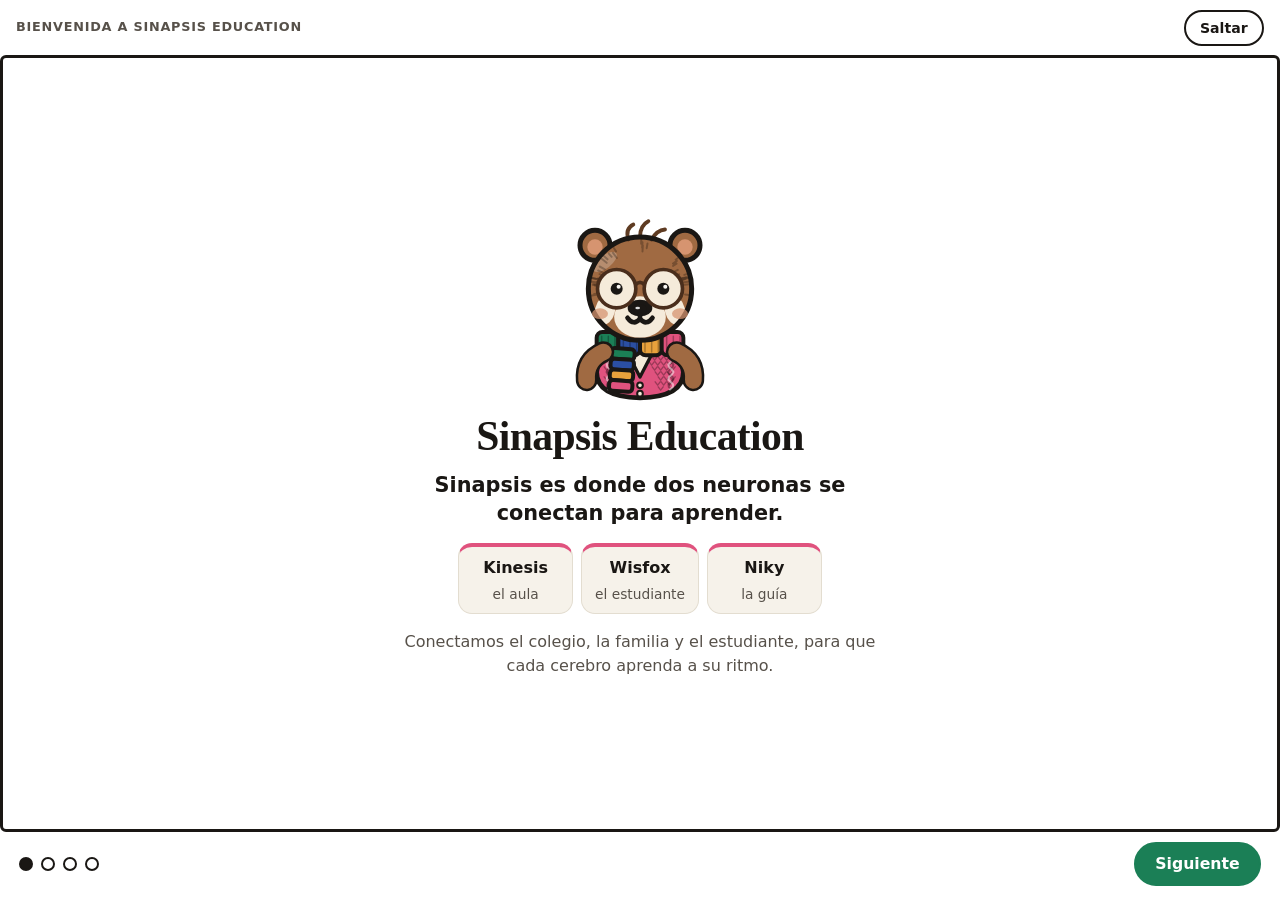
==== commit 0925e921: "Niky en el tutorial envia la tarea del catalogo con su respuesta preparada (docente casos 1 a 4 ya n" ====
--- a/index.html
+++ b/index.html
@@ -56,7 +56,7 @@
 <div class="cuerpo">
   <header class="franja">
     <a class="franja-logo" id="franja-logo" href="#/" aria-label="Sinapsis Education, inicio"></a>
-    <p class="franja-aviso">Versión de demostración: los datos son de ejemplo y lo que creas en Sinapsis se guarda solo en este dispositivo. Kinesis y Wisfox tienen sus propios avisos.</p>
+    <p class="franja-aviso">Demostración con datos de ejemplo: lo que creas en Sinapsis se guarda solo en este dispositivo.</p>
     <div class="franja-rol">
       <button class="btn btn--chico btn--suave rol-actual" id="rol-actual" type="button" aria-haspopup="true" aria-expanded="false" aria-controls="menu-rol">Elegir mi rol</button>
       <div class="menu-rol" id="menu-rol" hidden></div>
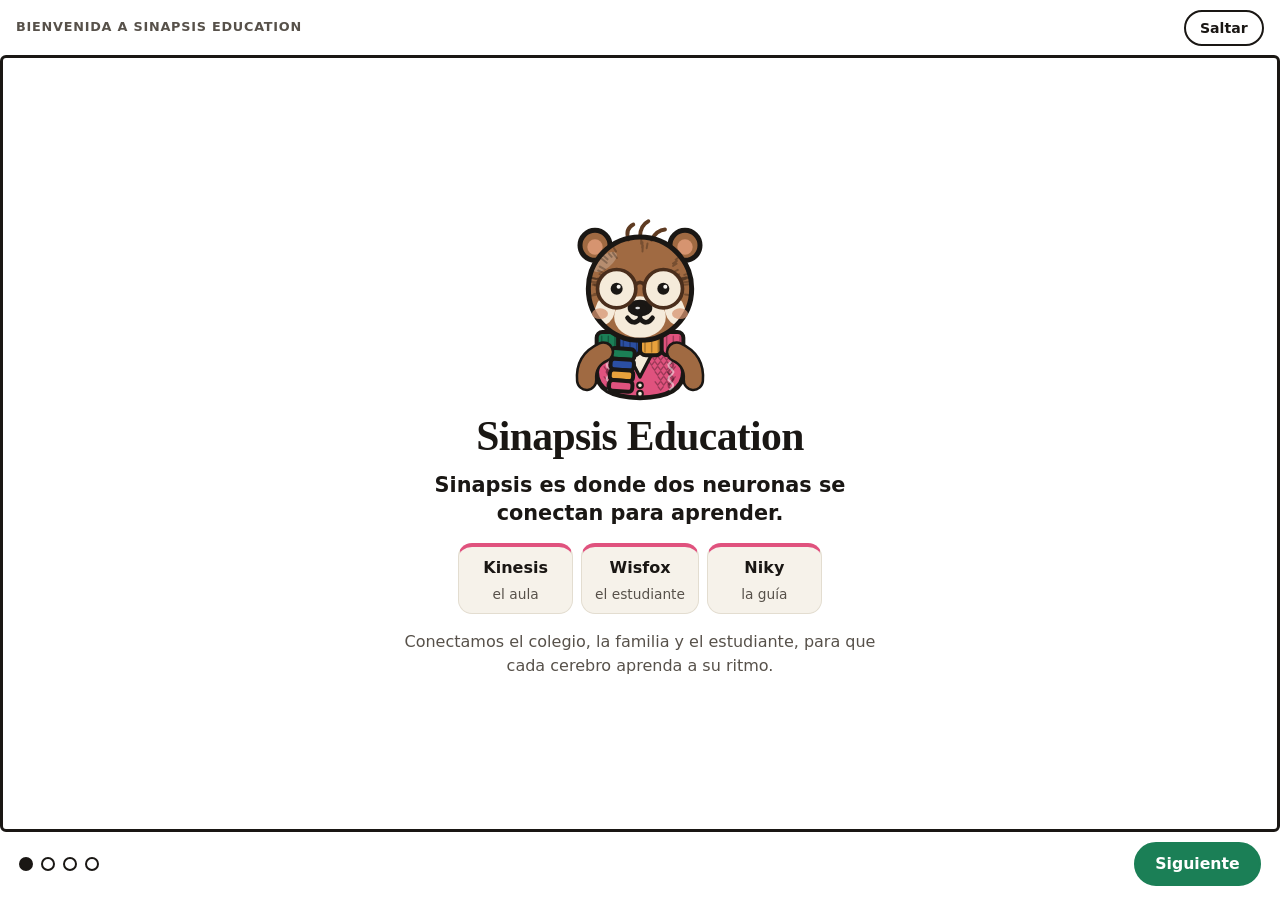
==== commit bbdbf19e: "Portada: boton principal Recorre la plataforma con un ejemplo con su linea, y acceso Tutorial guiado" ====
--- a/index.html
+++ b/index.html
@@ -57,6 +57,8 @@
   <header class="franja">
     <a class="franja-logo" id="franja-logo" href="#/" aria-label="Sinapsis Education, inicio"></a>
     <p class="franja-aviso">Demostración con datos de ejemplo: lo que creas en Sinapsis se guarda solo en este dispositivo.</p>
+    <!-- quien2: acceso al tutorial guiado siempre visible, en todas las pantallas (pedido del dueño) -->
+    <a class="franja-tutorial" href="#/tutorial">Tutorial guiado</a>
     <div class="franja-rol">
       <button class="btn btn--chico btn--suave rol-actual" id="rol-actual" type="button" aria-haspopup="true" aria-expanded="false" aria-controls="menu-rol">Elegir mi rol</button>
       <div class="menu-rol" id="menu-rol" hidden></div>
--- a/css/layout.css
+++ b/css/layout.css
@@ -177,3 +177,12 @@
   .embed-marco { height: calc(100vh - 150px); }
   .panel-ia { top: auto; left: 0; width: 100%; height: 78vh; border-left: 0; border-top: 1px solid var(--linea); border-radius: 18px 18px 0 0; }
 }
+
+/* ---- quien2 ---- Acceso al tutorial guiado en la franja, en todas las pantallas: verde principal, 40 px de alto y foco visible. */
+.franja-tutorial { flex: none; display: inline-flex; align-items: center; min-height: 40px; padding: 0 .9rem; border-radius: 999px; background: var(--verde); color: #fff;
+  font-weight: 800; text-decoration: none; white-space: nowrap; }
+.franja-tutorial:hover { background: color-mix(in srgb, var(--verde) 85%, #000); }
+.franja-tutorial:focus-visible { outline: 3px solid var(--foco); outline-offset: 2px; }
+/* Mientras el tutorial corre no hace falta su propio acceso. */
+html[data-tutorial] .franja-tutorial { visibility: hidden; }
+/* ---- fin quien2 ---- */
--- a/css/entrada.css
+++ b/css/entrada.css
@@ -263,3 +263,22 @@
 .ent-rol-niky .ent-rol__icono svg { width: 30px; height: 30px; }
 @media (prefers-reduced-motion: reduce) { .ent-proy { box-shadow: none; } }
 /* ---- fin portada3 ---- */
+
+/* ---- quien2 ---- «¿Quién eres?»: cinco roles por igual con insignia de color del espacio. */
+.ent-roles { grid-template-columns: repeat(auto-fit, minmax(10.5rem, 1fr)); }
+.ent-rol { flex-direction: column; justify-content: center; text-align: center; gap: .6rem; min-height: 150px; border-top: 6px solid var(--hilo, var(--tinta)); }
+.ent-rol[data-espacio="kinesis"] { --hilo: var(--hilo-kinesis); }
+.ent-rol[data-espacio="wisfox"] { --hilo: var(--hilo-wisfox); }
+.ent-rol .ent-rol__icono { width: 60px; height: 60px; border-radius: 50%; background: var(--hilo); color: #fff; box-shadow: 0 0 0 4px color-mix(in srgb, var(--hilo) 22%, transparent); }
+.ent-rol .ent-rol__icono svg { width: 30px; height: 30px; }
+.ent-rol .ent-rol__texto { display: grid; gap: .15rem; }
+.ent-rol .ent-rol__texto strong { font-family: var(--fuente-titulo); font-size: 1.15rem; }
+.ent-rol-directo { margin: .8rem 0 0; color: var(--tinta-suave); line-height: 1.8; }
+.ent-rol-directo a { font-weight: 700; color: var(--verde-texto); }
+@media (max-width: 480px) { .ent-roles { grid-template-columns: repeat(2, minmax(0, 1fr)); } .ent-rol { min-height: 132px; padding: .6rem; }
+  /* El último rol, si queda solo en su fila (estudiante), ocupa el ancho completo. */
+  .ent-roles > .ent-rol:last-child:nth-child(odd) { grid-column: 1 / -1; } }
+/* ---- fin quien2 ---- */
+
+/* quien2: la línea bajo el botón principal dice qué pasa al tocarlo. */
+.ent-empezar-linea { margin: .1rem 0 .2rem; color: var(--tinta-suave); font-size: .95rem; }
